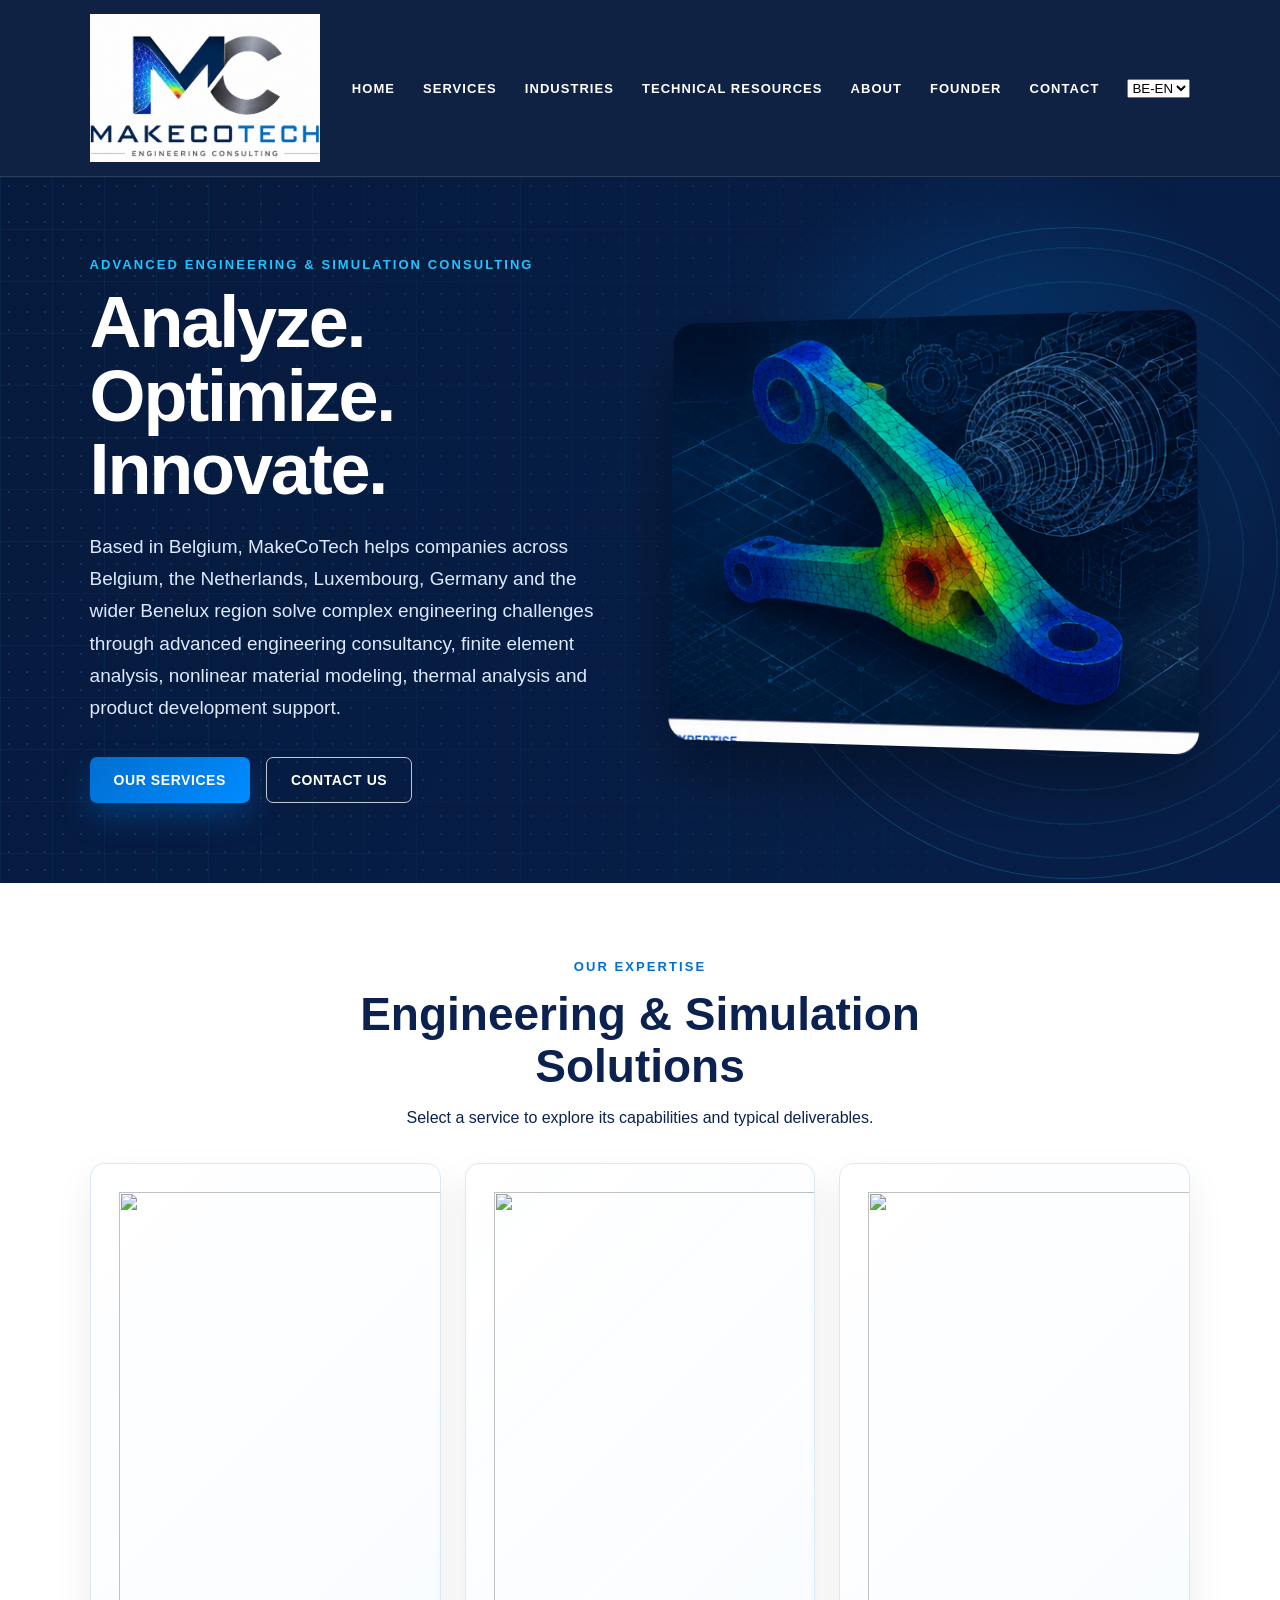
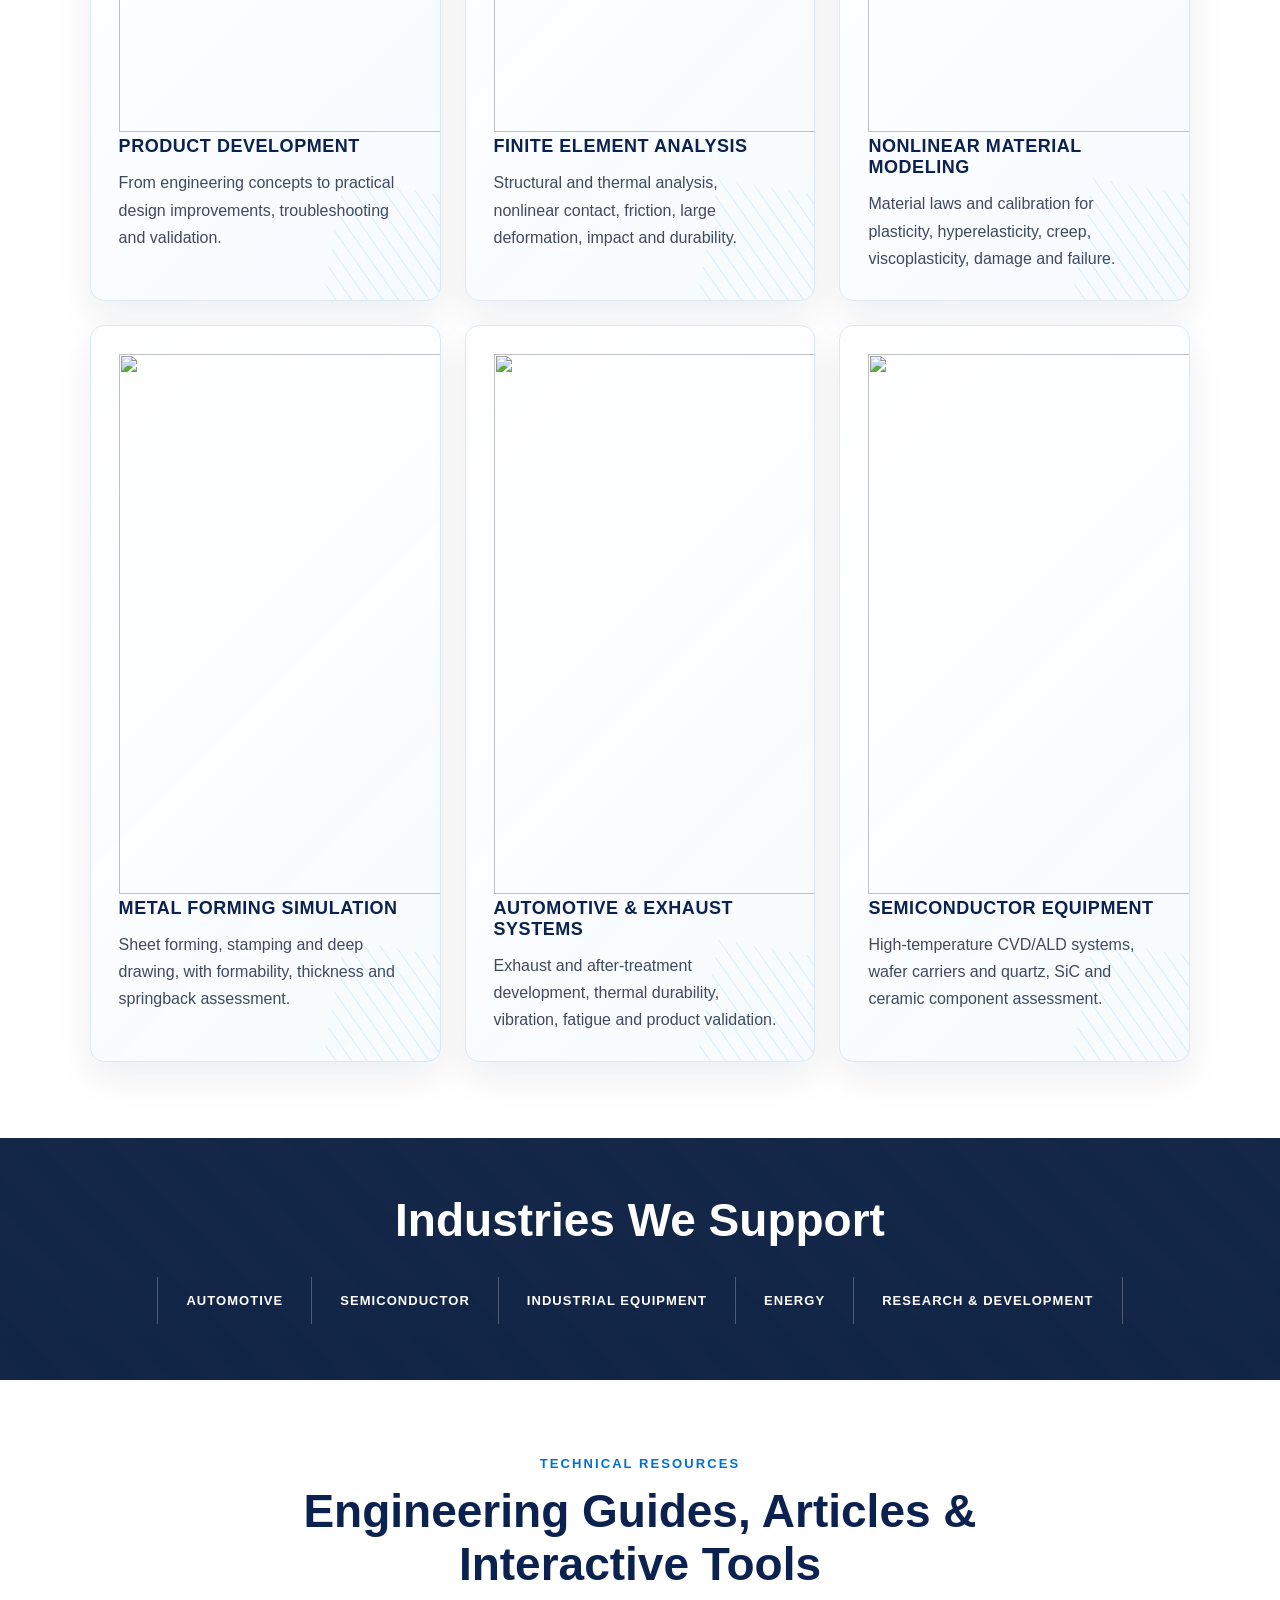
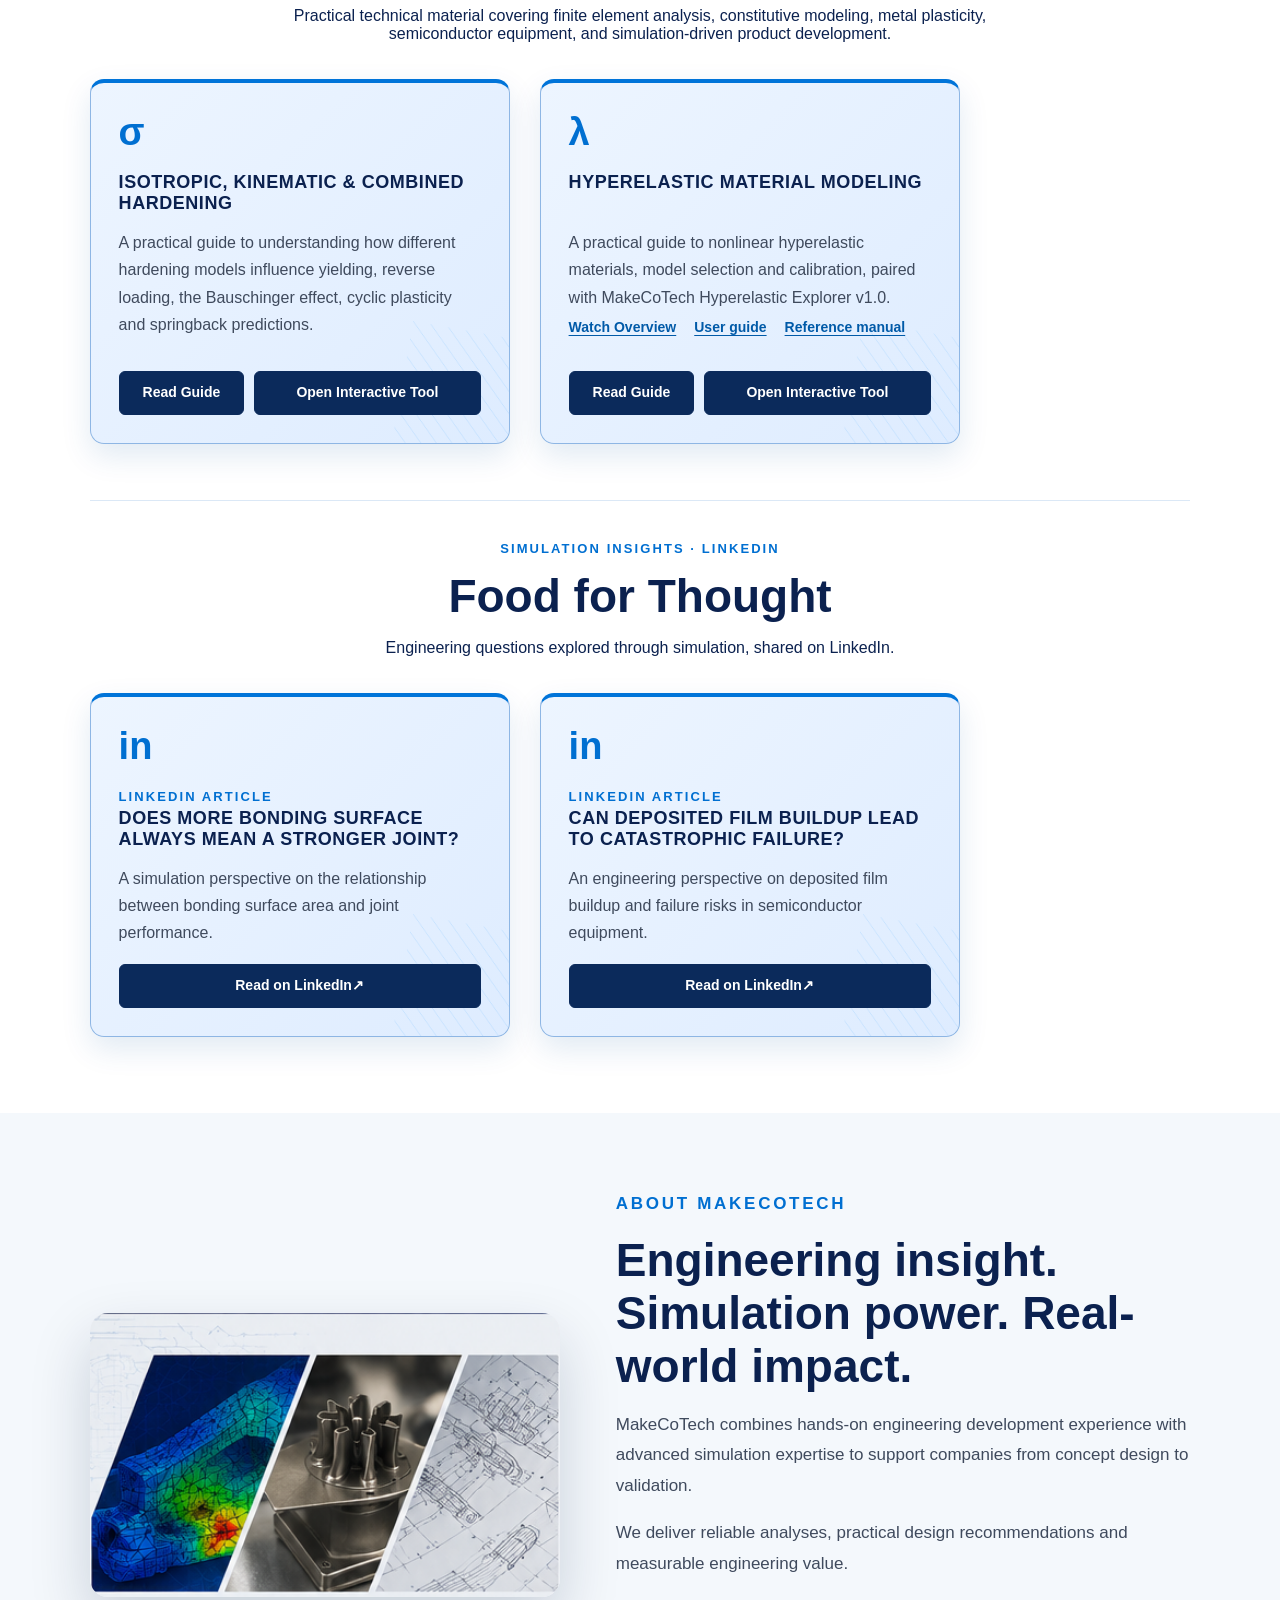
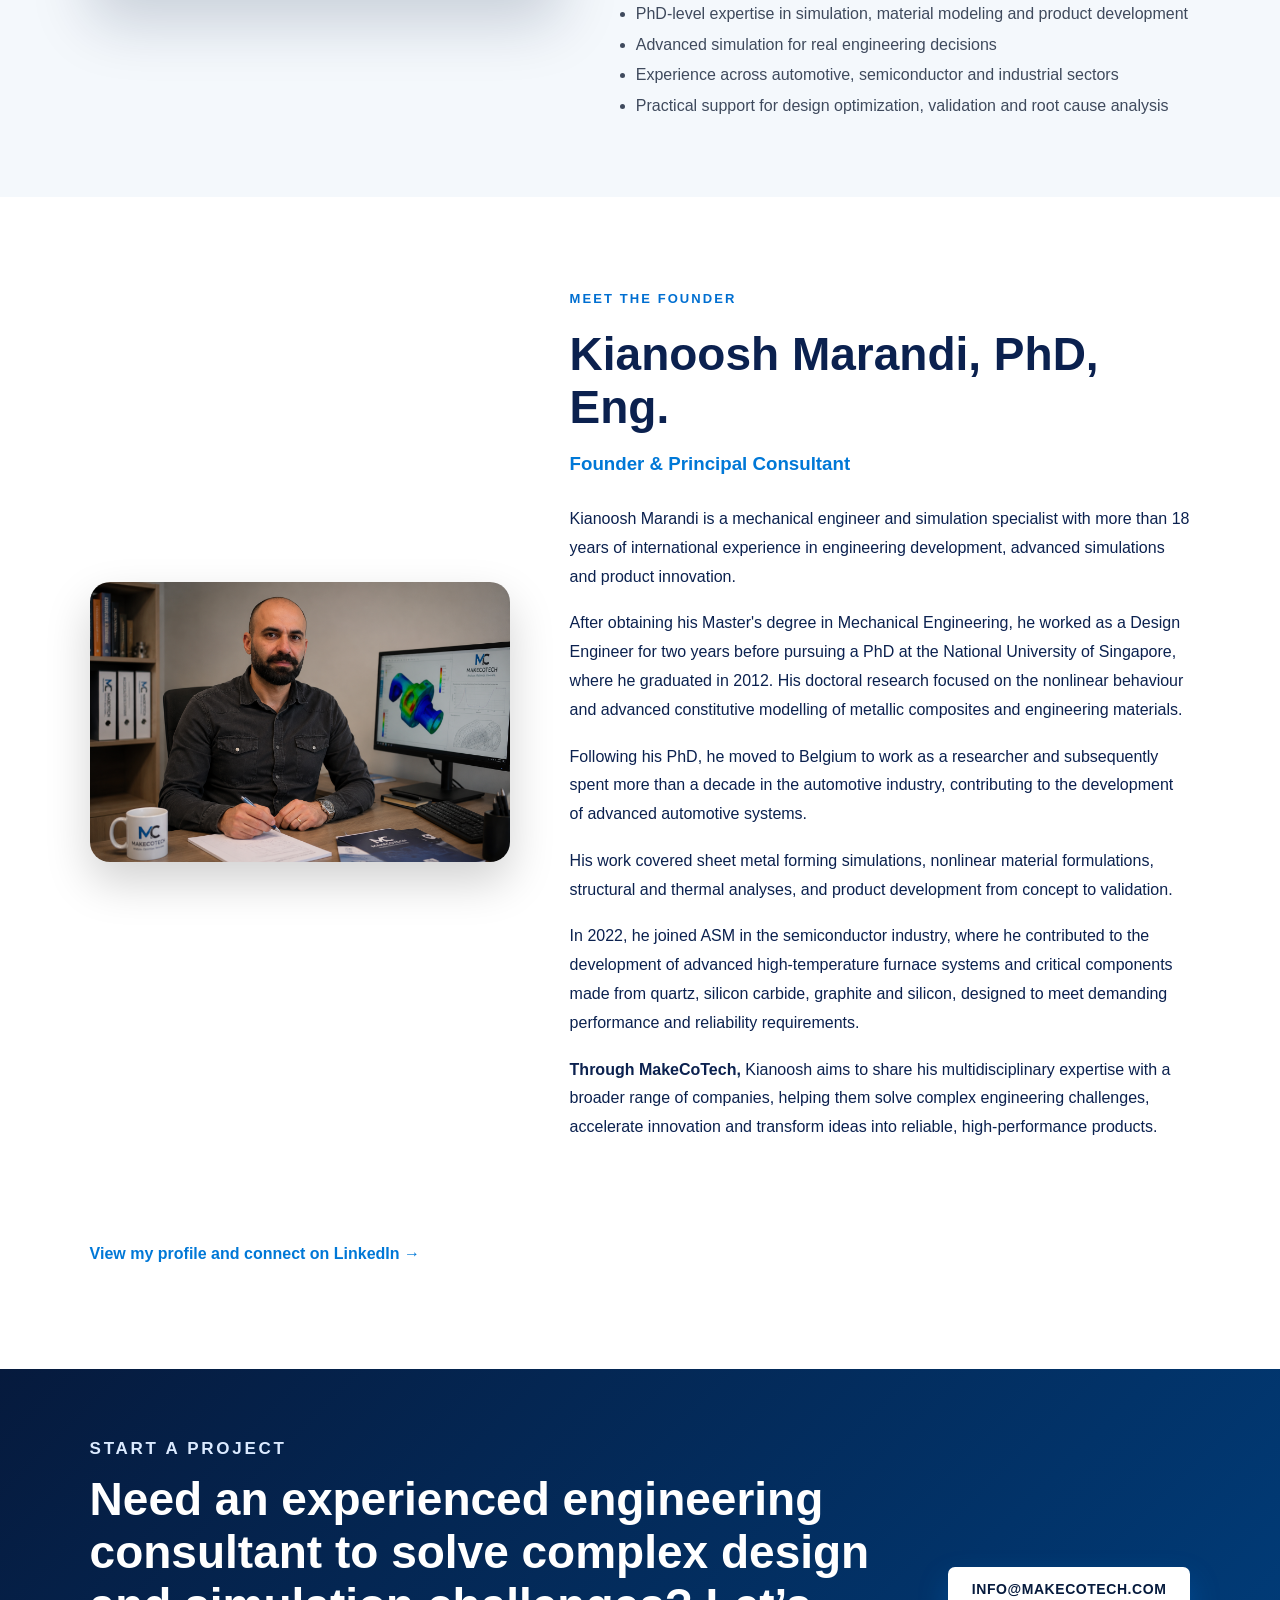
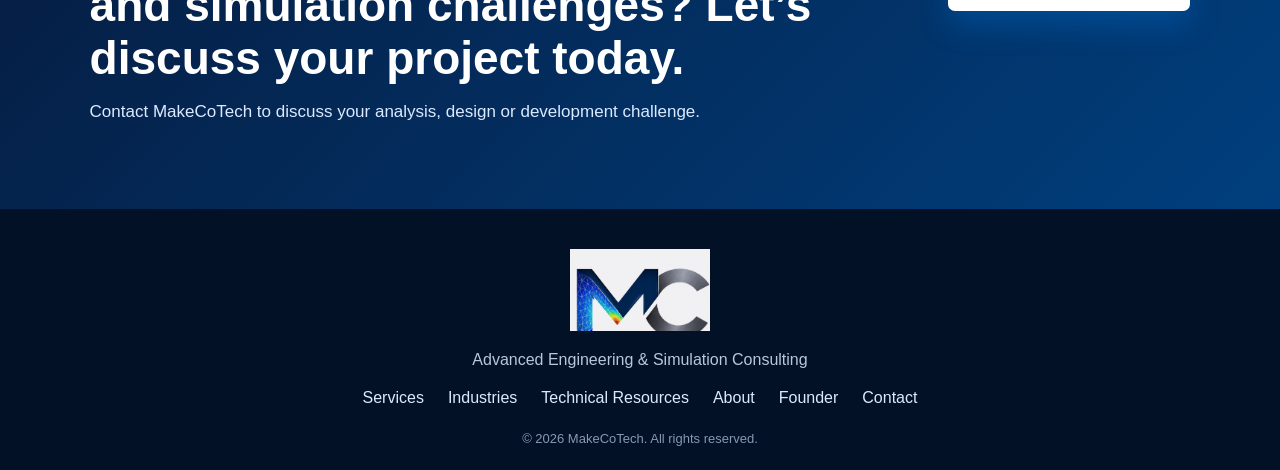
==== index.html @ f00c5059 "Refactor service cards and details in index.html Updated service cards and details for various engin" ====
<!DOCTYPE html>

<html lang="en">
<head>

<!-- Google tag (gtag.js) -->
<script async src="https://www.googletagmanager.com/gtag/js?id=G-91WPDSWXXL"></script>
<script>
  window.dataLayer = window.dataLayer || [];
  function gtag(){dataLayer.push(arguments);}
  gtag('js', new Date());

  gtag('config', 'G-91WPDSWXXL');
</script>

<meta charset="utf-8"/>
<meta content="width=device-width, initial-scale=1.0" name="viewport"/>

<title>MakeCoTech | Advanced Engineering &amp; Simulation Consulting</title>

<meta
  content="MakeCoTech provides engineering consultancy, finite element analysis, nonlinear material modeling, metal forming simulation, automotive exhaust systems development and semiconductor equipment engineering."
  name="description"
/>

<link href="style.css?v=20261001-services1" rel="stylesheet"/>

<script>
if (!sessionStorage.getItem('languageRedirectDone')) {
    const lang = navigator.language || navigator.userLanguage;

    if (
        lang.toLowerCase().startsWith('fr') &&
        !window.location.pathname.startsWith('/fr/')
    ) {
        sessionStorage.setItem('languageRedirectDone', 'true');

        const hash = window.location.hash || "";
        window.location.href = "/fr/" + hash;
    }
}
</script>

<link rel="canonical" href="https://www.makecotech.com/"/>
<link rel="alternate" hreflang="en" href="https://www.makecotech.com/"/>
<link rel="alternate" hreflang="fr" href="https://www.makecotech.com/fr/"/>
<link rel="alternate" hreflang="x-default" href="https://www.makecotech.com/"/>
<script defer src="assets/js/service-cards.js"></script>
</head>

<body>

<header class="site-header">

<a aria-label="MakeCoTech home" class="brand" href="#home">
<img alt="MakeCoTech logo" src="makecotech_logo.png"/>
</a>

<button aria-label="Open menu" class="menu-toggle">☰</button>

<nav class="nav">

<a href="#home">Home</a>
<a href="#services">Services</a>
<a href="#industries">Industries</a>
<a href="#resources">Technical Resources</a>
<a href="#about">About</a>
<a href="#founder">Founder</a>
<a href="#contact">Contact</a>

<select class="language-switcher" onchange="window.location.href=this.value">
<option value="/" selected>BE-EN</option>
<option value="/fr/">BE-FR</option>
</select>

</nav>

</header>


<main id="home">


<!-- HERO -->

<section class="hero">

<div class="hero-grid">

<div class="hero-text">

<p class="eyebrow">
Advanced Engineering &amp; Simulation Consulting
</p>

<h1>
Analyze. Optimize. Innovate.
</h1>

<p class="lead">
Based in Belgium, MakeCoTech helps companies across Belgium,
the Netherlands, Luxembourg, Germany and the wider Benelux region
solve complex engineering challenges through advanced engineering
consultancy, finite element analysis, nonlinear material modeling,
thermal analysis and product development support.
</p>

<div class="hero-actions">

<a class="btn primary" href="#services">
Our Services
</a>

<a class="btn secondary" href="#contact">
Contact Us
</a>

</div>

</div>


<div aria-hidden="true" class="hero-visual">

<img
  alt="FEA engineering simulation visual"
  src="hero_simulation.png"
/>

</div>

</div>

</section>


<!-- SERVICES -->

<section class="section services" id="services">

<div class="section-title">

<p class="eyebrow blue">
Our Expertise
</p>

<h2>
Engineering &amp; Simulation Solutions
</h2>

<p class="service-section-intro">Select a service to explore its capabilities and typical deliverables.</p>
</div>


<div class="cards">
<article class="card service-card">
<div class="service-card-media"><img src="assets/services/product.webp" alt="" width="960" height="540" loading="lazy" decoding="async"/></div>
<h3>Product Development</h3>
<p>From engineering concepts to practical design improvements, troubleshooting and validation.</p>
<button class="service-details-trigger" type="button" aria-haspopup="dialog" aria-controls="service-product-details" aria-label="Explore service: Product Development" data-service-dialog="service-product-details" hidden>Explore service <span aria-hidden="true">↗</span></button>
</article>

<article class="card service-card">
<div class="service-card-media"><img src="assets/services/fea.webp" alt="" width="960" height="540" loading="lazy" decoding="async"/></div>
<h3>Finite Element Analysis</h3>
<p>Structural and thermal analysis, nonlinear contact, friction, large deformation, impact and durability.</p>
<button class="service-details-trigger" type="button" aria-haspopup="dialog" aria-controls="service-fea-details" aria-label="Explore service: Finite Element Analysis" data-service-dialog="service-fea-details" hidden>Explore service <span aria-hidden="true">↗</span></button>
</article>

<article class="card service-card">
<div class="service-card-media"><img src="assets/services/materials.webp" alt="" width="960" height="540" loading="lazy" decoding="async"/></div>
<h3>Nonlinear Material Modeling</h3>
<p>Material laws and calibration for plasticity, hyperelasticity, creep, viscoplasticity, damage and failure.</p>
<button class="service-details-trigger" type="button" aria-haspopup="dialog" aria-controls="service-materials-details" aria-label="Explore service: Nonlinear Material Modeling" data-service-dialog="service-materials-details" hidden>Explore service <span aria-hidden="true">↗</span></button>
</article>

<article class="card service-card">
<div class="service-card-media"><img src="assets/services/forming.webp" alt="" width="960" height="540" loading="lazy" decoding="async"/></div>
<h3>Metal Forming Simulation</h3>
<p>Sheet forming, stamping and deep drawing, with formability, thickness and springback assessment.</p>
<button class="service-details-trigger" type="button" aria-haspopup="dialog" aria-controls="service-forming-details" aria-label="Explore service: Metal Forming Simulation" data-service-dialog="service-forming-details" hidden>Explore service <span aria-hidden="true">↗</span></button>
</article>

<article class="card service-card">
<div class="service-card-media"><img src="assets/services/automotive.webp" alt="" width="960" height="540" loading="lazy" decoding="async"/></div>
<h3>Automotive &amp; Exhaust Systems</h3>
<p>Exhaust and after-treatment development, thermal durability, vibration, fatigue and product validation.</p>
<button class="service-details-trigger" type="button" aria-haspopup="dialog" aria-controls="service-automotive-details" aria-label="Explore service: Automotive &amp; Exhaust Systems" data-service-dialog="service-automotive-details" hidden>Explore service <span aria-hidden="true">↗</span></button>
</article>

<article class="card service-card">
<div class="service-card-media"><img src="assets/services/semiconductor.webp" alt="" width="960" height="540" loading="lazy" decoding="async"/></div>
<h3>Semiconductor Equipment</h3>
<p>High-temperature CVD/ALD systems, wafer carriers and quartz, SiC and ceramic component assessment.</p>
<button class="service-details-trigger" type="button" aria-haspopup="dialog" aria-controls="service-semiconductor-details" aria-label="Explore service: Semiconductor Equipment" data-service-dialog="service-semiconductor-details" hidden>Explore service <span aria-hidden="true">↗</span></button>
</article>
</div>

</section>


<!-- INDUSTRIES -->

<section class="industries-band" id="industries">

<h2>
Industries We Support
</h2>

<div class="industry-list">

<span>Automotive</span>

<span>Semiconductor</span>

<span>Industrial Equipment</span>

<span>Energy</span>

<span>Research &amp; Development</span>

</div>

</section>


<!-- TECHNICAL RESOURCES -->

<section class="section resources" id="resources">

<div class="section-title">

<p class="eyebrow blue">
Technical Resources
</p>

<h2>
Engineering Guides, Articles &amp; Interactive Tools
</h2>

<p>
Practical technical material covering finite element analysis,
constitutive modeling, metal plasticity, semiconductor equipment,
and simulation-driven product development.
</p>

</div>


<div class="cards">


<article class="card resource-publication">
<div class="icon" aria-hidden="true">σ</div>
<h3><a href="plasticity-hardening.html">Isotropic, Kinematic &amp; Combined Hardening</a></h3>
<p>A practical guide to understanding how different hardening models influence yielding, reverse loading, the Bauschinger effect, cyclic plasticity and springback predictions.</p>
<div class="resource-publication-links">
<a href="plasticity-hardening.html">Read Guide</a>
<a href="plasticity-hardening.html#appContainer">Open Interactive Tool</a>
</div>
</article>

<article class="card resource-publication">
<div class="icon" aria-hidden="true">λ</div>
<h3><a href="hyperelastic-material-modeling.html">Hyperelastic Material Modeling</a></h3>
<p>A practical guide to nonlinear hyperelastic materials, model selection and calibration, paired with MakeCoTech Hyperelastic Explorer v1.0.</p>
<div class="resource-publication-docs">
<a href="hyperelastic-material-modeling.html#video-overview">Watch Overview</a>
<a href="hyperelastic-explorer-help.html">User guide</a>
<a href="hyperelastic-explorer-reference-manual-v1.0.html">Reference manual</a>
</div>
<div class="resource-publication-links">
<a href="hyperelastic-material-modeling.html">Read Guide</a>
<a href="MakeCoTech_Hyperelastic_Explorer_v1.0.html">Open Interactive Tool</a>
</div>
</article>

</div>



<section class="linkedin-articles" aria-labelledby="linkedin-articles-title" style="margin-top:56px;padding-top:40px;border-top:1px solid var(--border)">
<div class="section-title">
<p class="eyebrow blue">Simulation insights · LinkedIn</p>
<h2 id="linkedin-articles-title">Food for Thought</h2>
<p>Engineering questions explored through simulation, shared on LinkedIn.</p>
</div>
<div class="cards">
<article class="card resource-publication" lang="en">
<div class="icon" aria-hidden="true">in</div>
<p class="eyebrow blue">LinkedIn article</p>
<h3><a href="https://www.linkedin.com/pulse/does-more-bonding-surface-always-mean-stronger-joint-makecotech-mbqne/" target="_blank" rel="noopener noreferrer" hreflang="en">Does More Bonding Surface Always Mean a Stronger Joint?</a></h3>
<p>A simulation perspective on the relationship between bonding surface area and joint performance.</p>
<div class="resource-publication-links" style="grid-template-columns:1fr">
<a href="https://www.linkedin.com/pulse/does-more-bonding-surface-always-mean-stronger-joint-makecotech-mbqne/" target="_blank" rel="noopener noreferrer" hreflang="en">Read on LinkedIn <span aria-hidden="true">↗</span></a>
</div>
</article>
<article class="card resource-publication" lang="en">
<div class="icon" aria-hidden="true">in</div>
<p class="eyebrow blue">LinkedIn article</p>
<h3><a href="https://www.linkedin.com/pulse/can-deposited-film-buildup-lead-catastrophic-failure-semiconductor-i4pye/" target="_blank" rel="noopener noreferrer" hreflang="en">Can Deposited Film Buildup Lead to Catastrophic Failure?</a></h3>
<p>An engineering perspective on deposited film buildup and failure risks in semiconductor equipment.</p>
<div class="resource-publication-links" style="grid-template-columns:1fr">
<a href="https://www.linkedin.com/pulse/can-deposited-film-buildup-lead-catastrophic-failure-semiconductor-i4pye/" target="_blank" rel="noopener noreferrer" hreflang="en">Read on LinkedIn <span aria-hidden="true">↗</span></a>
</div>
</article>
</div>
</section>
</section>


<!-- ABOUT -->

<section class="section about" id="about">


<div class="about-image">

<img
  alt="Engineering simulation and development imagery"
  src="about_engineering.png"
/>

</div>


<div class="about-text">

<p class="eyebrow blue">
About MakeCoTech
</p>

<h2>
Engineering insight. Simulation power. Real-world impact.
</h2>

<p>
MakeCoTech combines hands-on engineering development experience
with advanced simulation expertise to support companies from
concept design to validation.
</p>

<p>
We deliver reliable analyses, practical design recommendations
and measurable engineering value.
</p>


<ul>

<li>
PhD-level expertise in simulation, material modeling and product development
</li>

<li>
Advanced simulation for real engineering decisions
</li>

<li>
Experience across automotive, semiconductor and industrial sectors
</li>

<li>
Practical support for design optimization, validation and root cause analysis
</li>

</ul>


</div>

</section>


<!-- FOUNDER -->

<section class="section founder-section" id="founder">


<div class="founder-image">

<img
  src="founder_kianoosh.png"
  alt="Kianoosh Marandi, PhD, Eng. - Founder of MakeCoTech"
/>

</div>


<div class="founder-text">

<p class="eyebrow blue">
Meet the Founder
</p>

<h2>
Kianoosh Marandi, PhD, Eng.
</h2>

<h3>
Founder &amp; Principal Consultant
</h3>


<p>
Kianoosh Marandi is a mechanical engineer and simulation specialist
with more than 18 years of international experience in engineering
development, advanced simulations and product innovation.
</p>


<p>
After obtaining his Master's degree in Mechanical Engineering,
he worked as a Design Engineer for two years before pursuing a PhD
at the National University of Singapore, where he graduated in 2012.
His doctoral research focused on the nonlinear behaviour and advanced
constitutive modelling of metallic composites and engineering materials.
</p>


<p>
Following his PhD, he moved to Belgium to work as a researcher
and subsequently spent more than a decade in the automotive industry,
contributing to the development of advanced automotive systems.
</p>


<p>
His work covered sheet metal forming simulations,
nonlinear material formulations, structural and thermal analyses,
and product development from concept to validation.
</p>


<p>
In 2022, he joined ASM in the semiconductor industry,
where he contributed to the development of advanced high-temperature
furnace systems and critical components made from quartz,
silicon carbide, graphite and silicon, designed to meet demanding
performance and reliability requirements.
</p>


<p>
<strong>Through MakeCoTech,</strong>
Kianoosh aims to share his multidisciplinary expertise with a broader
range of companies, helping them solve complex engineering challenges,
accelerate innovation and transform ideas into reliable,
high-performance products.
</p>


</div>


<p class="founder-linkedin">

<a
  href="https://www.linkedin.com/in/kianooshmarandi"
  target="_blank"
  rel="noopener noreferrer"
>

View my profile and connect on LinkedIn →

</a>

</p>


</section>


<!-- CONTACT -->

<section class="contact-section" id="contact">

<div>

<p class="eyebrow">
Start a Project
</p>

<h2>
Need an experienced engineering consultant to solve complex
design and simulation challenges?
Let’s discuss your project today.
</h2>

<p>
Contact MakeCoTech to discuss your analysis,
design or development challenge.
</p>

</div>


<a
  class="btn primary light"
  href="mailto:info@makecotech.com"
>

info@makecotech.com

</a>

</section>


</main>


<!-- FOOTER -->

<footer class="footer">


<div class="footer-brand">

<img
  alt="MakeCoTech MC icon"
  src="makecotech_mc_icon.png"
/>

<p>
Advanced Engineering &amp; Simulation Consulting
</p>

</div>


<div class="footer-links">

<a href="#services">
Services
</a>

<a href="#industries">
Industries
</a>

<a href="#resources">
Technical Resources
</a>

<a href="#about">
About
</a>

<a href="#founder">
Founder
</a>

<a href="#contact">
Contact
</a>

</div>


<p class="copyright">
© 2026 MakeCoTech. All rights reserved.
</p>


</footer>


<script>

const toggle =
  document.querySelector('.menu-toggle');

const nav =
  document.querySelector('.nav');

toggle.addEventListener(
  'click',
  () => nav.classList.toggle('open')
);

</script>



<!-- Service details -->
<dialog class="service-dialog" id="service-product-details" aria-labelledby="service-product-details-title" aria-describedby="service-product-details-overview">
<div class="service-dialog-media">
<img src="assets/services/product.webp" alt="Machined mechanical prototype and measuring tools on an engineering workbench." width="960" height="540" loading="lazy" decoding="async"/>
<button class="service-dialog-close" type="button" aria-label="Close service details" data-service-close><span aria-hidden="true">×</span></button>
</div>
<div class="service-dialog-content">
<p class="service-dialog-eyebrow">Engineering &amp; simulation consulting</p>
<h2 id="service-product-details-title">Product Development</h2>
<p class="service-dialog-overview" id="service-product-details-overview">Turn a technical requirement or an existing product challenge into a clear engineering approach, supported by calculations, simulation and practical design judgment.</p>
<div class="service-dialog-columns">
<section class="service-capabilities"><h3>How we can help</h3><ul><li>Concept development, requirements and design trade-offs.</li><li>Geometry and material selection for performance, weight and manufacturability.</li><li>Troubleshooting and root cause analysis of mechanical or thermal problems.</li><li>Design verification and planning of focused validation activities.</li></ul></section>
<aside class="service-deliverables"><h3>Typical deliverables</h3><ul><li>Design options with clear recommendations.</li><li>Supporting calculations and simulation findings.</li><li>A practical verification and validation plan.</li></ul></aside>
</div>
<div class="service-dialog-footer"><p>Let’s discuss your application, constraints and validation needs.</p><a class="btn primary" href="mailto:info@makecotech.com?subject=MakeCoTech%20enquiry%3A%20Product%20Development">Discuss your project <span aria-hidden="true">↗</span></a></div>
</div>
</dialog>

<dialog class="service-dialog" id="service-fea-details" aria-labelledby="service-fea-details-title" aria-describedby="service-fea-details-overview">
<div class="service-dialog-media">
<img src="assets/services/fea.webp" alt="Illustrative finite-element mesh and contour visualization on a metal assembly." width="960" height="540" loading="lazy" decoding="async"/>
<button class="service-dialog-close" type="button" aria-label="Close service details" data-service-close><span aria-hidden="true">×</span></button>
</div>
<div class="service-dialog-content">
<p class="service-dialog-eyebrow">Engineering &amp; simulation consulting</p>
<h2 id="service-fea-details-title">Finite Element Analysis</h2>
<p class="service-dialog-overview" id="service-fea-details-overview">Understand how a component or assembly responds to its loading and operating conditions, and use the results to support design and validation decisions.</p>
<div class="service-dialog-columns">
<section class="service-capabilities"><h3>How we can help</h3><ul><li>Structural, buckling, modal, vibration and fatigue analysis.</li><li>Thermal and thermo-mechanical behavior under steady or transient conditions.</li><li>Nonlinear contact, friction, sliding and large deformation.</li><li>Impact and transient dynamic loading, with appropriate material and contact assumptions.</li><li>Sensitivity studies, interpretation of critical regions and comparison with test evidence.</li></ul></section>
<aside class="service-deliverables"><h3>Typical deliverables</h3><ul><li>A documented model with loading and modeling assumptions.</li><li>Assessment of stresses, deformation, temperature and relevant response measures.</li><li>Engineering recommendations and a focused validation strategy.</li></ul></aside>
</div>
<div class="service-dialog-footer"><p>Let’s discuss your application, constraints and validation needs.</p><a class="btn primary" href="mailto:info@makecotech.com?subject=MakeCoTech%20enquiry%3A%20Finite%20Element%20Analysis">Discuss your project <span aria-hidden="true">↗</span></a></div>
</div>
</dialog>

<dialog class="service-dialog" id="service-materials-details" aria-labelledby="service-materials-details-title" aria-describedby="service-materials-details-overview">
<div class="service-dialog-media">
<img src="assets/services/materials.webp" alt="Rubber specimen in a tensile testing fixture." width="960" height="540" loading="lazy" decoding="async"/>
<button class="service-dialog-close" type="button" aria-label="Close service details" data-service-close><span aria-hidden="true">×</span></button>
</div>
<div class="service-dialog-content">
<p class="service-dialog-eyebrow">Engineering &amp; simulation consulting</p>
<h2 id="service-materials-details-title">Nonlinear Material Modeling</h2>
<p class="service-dialog-overview" id="service-materials-details-overview">Choose and calibrate material behavior that reflects the loads, temperatures, deformation levels and time scales that matter for your application.</p>
<div class="service-dialog-columns">
<section class="service-capabilities"><h3>How we can help</h3><ul><li>Elastoplastic behavior with isotropic, kinematic or combined hardening.</li><li>Hyperelastic models for rubber-like materials and foams, including compressibility.</li><li>Time-dependent behavior: creep, relaxation and viscoplasticity.</li><li>Damage and failure modeling, with attention to calibration and model limitations.</li><li>Custom material formulations and verification against material test data.</li></ul></section>
<aside class="service-deliverables"><h3>Typical deliverables</h3><ul><li>A justified material-model selection.</li><li>Calibrated parameters and comparison with available test data.</li><li>Documented assumptions, applicability limits and verification checks.</li></ul></aside>
</div>
<div class="service-dialog-footer"><p>Let’s discuss your application, constraints and validation needs.</p><a class="btn primary" href="mailto:info@makecotech.com?subject=MakeCoTech%20enquiry%3A%20Nonlinear%20Material%20Modeling">Discuss your project <span aria-hidden="true">↗</span></a></div>
</div>
</dialog>

<dialog class="service-dialog" id="service-forming-details" aria-labelledby="service-forming-details-title" aria-describedby="service-forming-details-overview">
<div class="service-dialog-media">
<img src="assets/services/forming.webp" alt="Steel punch and die shaping a sheet-metal component." width="960" height="540" loading="lazy" decoding="async"/>
<button class="service-dialog-close" type="button" aria-label="Close service details" data-service-close><span aria-hidden="true">×</span></button>
</div>
<div class="service-dialog-content">
<p class="service-dialog-eyebrow">Engineering &amp; simulation consulting</p>
<h2 id="service-forming-details-title">Metal Forming Simulation</h2>
<p class="service-dialog-overview" id="service-forming-details-overview">Explore how material behavior, tooling and process conditions influence forming performance and the final shape of a sheet-metal part.</p>
<div class="service-dialog-columns">
<section class="service-capabilities"><h3>How we can help</h3><ul><li>Sheet metal forming, stamping and deep drawing.</li><li>Strain distribution, thinning and formability assessment.</li><li>Springback and residual stresses after unloading.</li><li>Influence of material anisotropy, friction, tooling and process parameters.</li></ul></section>
<aside class="service-deliverables"><h3>Typical deliverables</h3><ul><li>Identification of critical forming regions.</li><li>Assessment of thickness variation and springback.</li><li>Recommendations for tooling or process improvements.</li></ul></aside>
</div>
<div class="service-dialog-footer"><p>Let’s discuss your application, constraints and validation needs.</p><a class="btn primary" href="mailto:info@makecotech.com?subject=MakeCoTech%20enquiry%3A%20Metal%20Forming%20Simulation">Discuss your project <span aria-hidden="true">↗</span></a></div>
</div>
</dialog>

<dialog class="service-dialog" id="service-automotive-details" aria-labelledby="service-automotive-details-title" aria-describedby="service-automotive-details-overview">
<div class="service-dialog-media">
<img src="assets/services/automotive.webp" alt="Stainless-steel exhaust manifold and after-treatment assembly." width="960" height="540" loading="lazy" decoding="async"/>
<button class="service-dialog-close" type="button" aria-label="Close service details" data-service-close><span aria-hidden="true">×</span></button>
</div>
<div class="service-dialog-content">
<p class="service-dialog-eyebrow">Engineering &amp; simulation consulting</p>
<h2 id="service-automotive-details-title">Automotive &amp; Exhaust Systems</h2>
<p class="service-dialog-overview" id="service-automotive-details-overview">Support the development and assessment of automotive components and exhaust systems exposed to demanding thermal and mechanical operating conditions.</p>
<div class="service-dialog-columns">
<section class="service-capabilities"><h3>How we can help</h3><ul><li>Hot-end exhaust and after-treatment component development.</li><li>Thermal and thermo-mechanical response during operating cycles.</li><li>Vibration, fatigue and durability assessment of components, joints and supports.</li><li>Design troubleshooting, verification and interpretation of validation results.</li></ul></section>
<aside class="service-deliverables"><h3>Typical deliverables</h3><ul><li>Assessment of critical load cases and regions.</li><li>Design recommendations for thermal and mechanical durability.</li><li>Support for verification and validation decisions.</li></ul></aside>
</div>
<div class="service-dialog-footer"><p>Let’s discuss your application, constraints and validation needs.</p><a class="btn primary" href="mailto:info@makecotech.com?subject=MakeCoTech%20enquiry%3A%20Automotive%20%26%20Exhaust%20Systems">Discuss your project <span aria-hidden="true">↗</span></a></div>
</div>
</dialog>

<dialog class="service-dialog" id="service-semiconductor-details" aria-labelledby="service-semiconductor-details-title" aria-describedby="service-semiconductor-details-overview">
<div class="service-dialog-media">
<img src="assets/services/semiconductor.webp" alt="Quartz wafer boat and silicon wafers in a semiconductor equipment setting." width="960" height="540" loading="lazy" decoding="async"/>
<button class="service-dialog-close" type="button" aria-label="Close service details" data-service-close><span aria-hidden="true">×</span></button>
</div>
<div class="service-dialog-content">
<p class="service-dialog-eyebrow">Engineering &amp; simulation consulting</p>
<h2 id="service-semiconductor-details-title">Semiconductor Equipment</h2>
<p class="service-dialog-overview" id="service-semiconductor-details-overview">Apply thermal, structural and material expertise to semiconductor equipment components whose dimensional stability and durability matter under demanding process conditions.</p>
<div class="service-dialog-columns">
<section class="service-capabilities"><h3>How we can help</h3><ul><li>High-temperature furnace systems and CVD/ALD equipment components.</li><li>Wafer-carrier and support-component deformation and stress assessment.</li><li>Quartz, silicon carbide and ceramic component behavior under thermal and mechanical loads.</li><li>Effects of thermal gradients, ramps and deposited-film buildup on component response.</li><li>Failure investigation and practical design or validation recommendations.</li></ul></section>
<aside class="service-deliverables"><h3>Typical deliverables</h3><ul><li>Thermal and structural assessments with clear assumptions.</li><li>Investigation of plausible failure mechanisms and critical regions.</li><li>Recommendations for component design, material choice and validation.</li></ul></aside>
</div>
<div class="service-dialog-footer"><p>Let’s discuss your application, constraints and validation needs.</p><a class="btn primary" href="mailto:info@makecotech.com?subject=MakeCoTech%20enquiry%3A%20Semiconductor%20Equipment">Discuss your project <span aria-hidden="true">↗</span></a></div>
</div>
</dialog>
</body>

</html>
---- style.css ----
:root {
  --navy: #061a3d;
  --navy-2: #092b63;
  --blue: #008cff;
  --cyan: #22c4ff;
  --silver: #7a8491;
  --light: #f4f8fc;
  --text: #0b214f;
  --muted: #5d6878;
  --border: #dbe8f6;
}

* { box-sizing: border-box; }
html { scroll-behavior: smooth; }
body {
  margin: 0;
  font-family: Arial, Helvetica, sans-serif;
  color: var(--text);
  background: #fff;
}

a { color: inherit; }

.site-header {
  position: sticky;
  top: 0;
  z-index: 10;
  display: flex;
  align-items: center;
  justify-content: space-between;
  padding: 14px 7%;
  background: rgba(6, 26, 61, 0.96);
  backdrop-filter: blur(8px);
  border-bottom: 1px solid rgba(255,255,255,0.12);
}

.brand img { width: 230px; max-width: 42vw; display: block; }
.nav { display: flex; gap: 28px; align-items: center; }
.nav a {
  color: white;
  text-decoration: none;
  text-transform: uppercase;
  font-size: 13px;
  font-weight: 700;
  letter-spacing: .08em;
}
.nav a:hover { color: var(--cyan); }
.menu-toggle { display: none; color: white; background: none; border: 0; font-size: 28px; }

.hero {
  position: relative;
  overflow: hidden;
  min-height: 620px;
  background:
    radial-gradient(circle at 78% 38%, rgba(0,140,255,.30), transparent 27%),
    linear-gradient(120deg, rgba(6,26,61,.98), rgba(7,31,73,.94)),
    var(--navy);
}

.hero::before {
  content: "";
  position: absolute;
  inset: 0;
  opacity: .26;
  background-image:
    linear-gradient(rgba(34,196,255,.24) 1px, transparent 1px),
    linear-gradient(90deg, rgba(34,196,255,.24) 1px, transparent 1px),
    radial-gradient(circle, rgba(34,196,255,.7) 1px, transparent 1px);
  background-size: 52px 52px, 52px 52px, 18px 18px;
  mask-image: linear-gradient(90deg, #000 0%, transparent 100%);
}

.hero::after {
  content: "";
  position: absolute;
  right: -120px;
  top: 50px;
  width: 650px;
  height: 650px;
  border: 1px solid rgba(34,196,255,.22);
  border-radius: 50%;
  background: repeating-radial-gradient(circle, transparent 0 32px, rgba(34,196,255,.10) 33px 34px);
}

.hero-grid {
  position: relative;
  z-index: 1;
  display: grid;
  grid-template-columns: 1fr 1fr;
  align-items: center;
  gap: 40px;
  min-height: 620px;
  padding: 80px 7%;
}
.hero-text { max-width: 620px; color: white; }
.eyebrow {
  margin: 0 0 14px;
  text-transform: uppercase;
  font-size: 13px;
  letter-spacing: .16em;
  font-weight: 800;
  color: var(--cyan);
}
.eyebrow.blue { color: #006fd1; }
.hero h1 {
  margin: 0;
  font-size: clamp(42px, 6vw, 72px);
  line-height: 1.02;
  letter-spacing: -.03em;
}
.lead {
  margin: 24px 0 0;
  font-size: 19px;
  line-height: 1.7;
  color: #dbeaff;
}
.hero-actions { display: flex; gap: 16px; margin-top: 32px; flex-wrap: wrap; }
.btn {
  display: inline-flex;
  align-items: center;
  justify-content: center;
  padding: 14px 24px;
  border-radius: 7px;
  text-decoration: none;
  font-weight: 800;
  text-transform: uppercase;
  letter-spacing: .04em;
  font-size: 14px;
}
.btn.primary { background: linear-gradient(135deg, #006fd1, #008cff); color: white; box-shadow: 0 14px 30px rgba(0,140,255,.25); }
.btn.secondary { border: 1px solid rgba(255,255,255,.75); color: white; }
.btn.light { background: white; color: var(--navy); }
.hero-visual {
  position: relative;
  border-radius: 22px;
  overflow: hidden;
  box-shadow: 0 30px 70px rgba(0,0,0,.35);
  transform: perspective(900px) rotateY(-7deg) rotateX(2deg);
}
.hero-visual img { width: 100%; height: 430px; object-fit: cover; display: block; }

.section { padding: 76px 7%; }
.section-title { text-align: center; max-width: 760px; margin: 0 auto 36px; }
.section h2, .industries-band h2, .contact-section h2 {
  margin: 0;
  font-size: clamp(30px, 4vw, 46px);
  line-height: 1.15;
  color: var(--text);
}
.cards { display: grid; grid-template-columns: repeat(3, 1fr); gap: 24px; }
.card {
  position: relative;
  min-height: 210px;
  padding: 28px;
  border: 1px solid var(--border);
  border-radius: 14px;
  background:
    linear-gradient(135deg, rgba(255,255,255,.98), rgba(247,251,255,.96)),
    radial-gradient(circle at 100% 100%, rgba(0,140,255,.12), transparent 30%);
  box-shadow: 0 16px 38px rgba(6,26,61,.07);
  overflow: hidden;
}
.card::after {
  content: "";
  position: absolute;
  right: -40px;
  bottom: -40px;
  width: 150px;
  height: 150px;
  opacity: .18;
  background-image: linear-gradient(45deg, transparent 48%, #008cff 49% 51%, transparent 52%);
  background-size: 18px 18px;
  transform: rotate(10deg);
}
.icon { font-size: 38px; color: #006fd1; font-weight: 800; margin-bottom: 18px; }
.card h3 { margin: 0 0 12px; font-size: 18px; text-transform: uppercase; letter-spacing: .03em; }
.card p { margin: 0; color: #3f4a5d; line-height: 1.7; }

.industries-band {
  padding: 56px 7%;
  text-align: center;
  color: white;
  background:
    linear-gradient(rgba(6,26,61,.94), rgba(6,26,61,.95)),
    linear-gradient(45deg, rgba(0,140,255,.14) 25%, transparent 25% 50%, rgba(0,140,255,.14) 50% 75%, transparent 75%);
  background-size: auto, 70px 70px;
}
.industries-band h2 { color: white; margin-bottom: 30px; }
.industry-list { display: flex; justify-content: center; gap: 0; flex-wrap: wrap; }
.industry-list span {
  padding: 16px 28px;
  border-left: 1px solid rgba(255,255,255,.25);
  text-transform: uppercase;
  font-size: 13px;
  font-weight: 800;
  letter-spacing: .08em;
}
.industry-list span:last-child { border-right: 1px solid rgba(255,255,255,.25); }

.about { display: grid; grid-template-columns: .9fr 1.1fr; gap: 56px; align-items: center; background: var(--light); }
.about-image img { width: 100%; border-radius: 18px; box-shadow: 0 26px 60px rgba(6,26,61,.18); display: block; }
.about-text p { color: #3f4a5d; line-height: 1.8; font-size: 17px; }
ul { margin: 20px 0 0; padding-left: 20px; color: #3f4a5d; line-height: 1.9; }

.contact-section {
  display: flex;
  justify-content: space-between;
  align-items: center;
  gap: 30px;
  padding: 70px 7%;
  color: white;
  background: linear-gradient(135deg, var(--navy), #003f7e);
}
.contact-section h2 { color: white; max-width: 780px; }
.contact-section p { color: #dbeaff; font-size: 17px; }

.footer {
  padding: 40px 7% 24px;
  background: #031126;
  color: white;
  text-align: center;
}
.footer-brand img { width: 140px; opacity: .95; }
.footer-brand p { color: #b8c7db; }
.footer-links { display: flex; justify-content: center; gap: 24px; margin: 20px 0; flex-wrap: wrap; }
.footer-links a { color: #dbeaff; text-decoration: none; }
.copyright { color: #8698b2; font-size: 13px; margin: 24px 0 0; }

@media (max-width: 920px) {
  .menu-toggle { display: block; }
  .nav {
    display: none;
    position: absolute;
    left: 0;
    right: 0;
    top: 100%;
    padding: 20px 7%;
    flex-direction: column;
    align-items: flex-start;
    background: var(--navy);
  }
  .nav.open { display: flex; }
  .hero-grid, .about { grid-template-columns: 1fr; }
  .hero-visual { transform: none; }
  .cards { grid-template-columns: 1fr; }
  .contact-section { flex-direction: column; align-items: flex-start; }
}

@media (max-width: 560px) {
  .brand img { width: 180px; }
  .hero { min-height: auto; }
  .hero-grid { padding: 58px 7%; min-height: auto; }
  .hero-visual img { height: 260px; }
  .industry-list span { width: 100%; border-right: 0 !important; }
}

.founder-section {
    display: grid;
    grid-template-columns: 420px 1fr;
    gap: 60px;
    align-items: center;
    padding-top: 90px;
    padding-bottom: 90px;
}

.founder-image img {
    width: 100%;
    border-radius: 20px;
    box-shadow: 0 20px 45px rgba(0,0,0,0.18);
}
.founder-linkedin {
    margin-top: 25px;
}

.founder-linkedin a {
    color: #0078d7;
    font-weight: 600;
    text-decoration: none;
}

.founder-linkedin a:hover {
    text-decoration: underline;
}
.founder-text h2 {
    margin-bottom: 10px;
}

.founder-text h3 {
    color: #0078d7;
    margin-bottom: 30px;
    font-weight: 600;
}

.founder-text p {
    margin-bottom: 18px;
    line-height: 1.8;
}

@media (max-width: 900px) {
    .founder-section {
        grid-template-columns: 1fr;
    }

    .founder-image {
        max-width: 450px;
        margin: auto;
    }
}
/* ---------- Engineering Insights Library ---------- */

.insights-grid {
    display: grid;
    grid-template-columns: repeat(2, minmax(0, 1fr));
    gap: 28px;
    margin-top: 38px;
}

.insight-card {
    display: grid;
    grid-template-columns: 150px minmax(0, 1fr);
    gap: 26px;
    align-items: start;

    background: #ffffff;
    border: 1px solid rgba(0, 90, 180, 0.15);
    border-radius: 18px;
    padding: 26px;
    box-shadow: 0 14px 35px rgba(0, 25, 70, 0.08);
}

.insight-card > img {
    display: block;
    width: 150px;
    max-width: 100%;
    height: auto;
    border-radius: 9px;
    border: 1px solid #d7dce5;
    box-shadow: 0 10px 24px rgba(0, 0, 0, 0.16);
}

.insight-text {
    min-width: 0;
}

.insight-text .issue {
    margin: 0 0 8px;
    color: #0078d7;
    font-size: 0.88rem;
    font-weight: 700;
    text-transform: uppercase;
    letter-spacing: 0.04em;
}

.insight-text h3 {
    margin: 0 0 12px;
    color: #06245c;
    font-size: 1.45rem;
    line-height: 1.25;
}

.insight-text p {
    margin: 0;
    color: #465267;
    line-height: 1.7;
}

.insight-actions {
    display: flex;
    gap: 12px;
    flex-wrap: wrap;
    margin-top: 22px;
}

.insight-actions .btn {
    min-width: 105px;
    padding: 11px 18px;
}

.insight-actions .btn.secondary {
    color: #006fd1;
    border: 1px solid #006fd1;
    background: transparent;
}

@media (max-width: 1100px) {
    .insights-grid {
        grid-template-columns: 1fr;
    }
}

@media (max-width: 600px) {
    .insight-card {
        grid-template-columns: 1fr;
        padding: 22px;
        text-align: center;
    }

    .insight-card > img {
        width: 170px;
        margin: 0 auto;
    }

    .insight-actions {
        justify-content: center;
    }
}
.resources .cards {
  display: grid;
  grid-template-columns: repeat(auto-fit, minmax(320px, 420px));
  gap: 30px;
  justify-content: start;
}

.resources .card {
  min-height: 300px;
}

.resources .card .btn {
  display: inline-block;
  margin-top: 18px;
  color: #0b2a5b;
  border: 1px solid #0b2a5b;
  background: #ffffff;
  padding: 10px 18px;
  border-radius: 6px;
  font-weight: 700;
  text-decoration: none;
}

.resources .card .btn:hover {
  background: #0b2a5b;
  color: #ffffff;
}
.article-section {
  max-width: 1000px;
  margin: 0 auto;
}

.article-section > p {
  max-width: 850px;
  margin-left: auto;
  margin-right: auto;
  line-height: 1.8;
}

.equation-box {
  max-width: 700px;
  margin: 30px auto;
  padding: 22px 30px;
  text-align: center;
  font-size: 1.35rem;
  font-weight: 700;
  color: #0b2a5b;
  background: #f5f9ff;
  border-left: 4px solid #0074d9;
  border-radius: 8px;
}

.article-list {
  max-width: 800px;
  margin: 25px auto;
  line-height: 1.8;
}

.comparison-table-wrapper {
  max-width: 900px;
  margin: 30px auto;
  overflow-x: auto;
}

.comparison-table {
  width: 100%;
  border-collapse: collapse;
}

.comparison-table th,
.comparison-table td {
  padding: 14px 16px;
  border-bottom: 1px solid #dce4ee;
  text-align: left;
  vertical-align: top;
}

.comparison-table th {
  background: #0b2a5b;
  color: #ffffff;
}

.comparison-table tr:nth-child(even) {
  background: #f7f9fc;
}

.visualizer-placeholder {
  max-width: 950px;
  margin: 30px auto;
  min-height: 300px;
  border: 2px dashed #9ebce0;
  border-radius: 12px;
  display: flex;
  align-items: center;
  justify-content: center;
  color: #5f7895;
  background: #f8fbff;
  font-weight: 700;
}
.resources .card .btn.secondary {
  display: inline-block;
  margin-top: 18px;
  padding: 10px 18px;

  background: #0b2a5b;
  color: #ffffff;

  border: 1px solid #0b2a5b;
  border-radius: 6px;

  text-decoration: none;
  font-weight: 700;
}

.resources .card .btn.secondary:hover {
  background: #0074d9;
  border-color: #0074d9;
  color: #ffffff;
}

/* =========================================
   CLICKABLE TECHNICAL RESOURCE CARDS
   ========================================= */

.resource-card-link {
  display: block;
  color: inherit;
  text-decoration: none;
}

.resource-card-link .card {
  cursor: pointer;
  transition:
    transform 0.2s ease,
    box-shadow 0.2s ease,
    border-color 0.2s ease;
}

.resource-card-link:hover .card {
  transform: translateY(-4px);
  border-color: #0074d9;
  box-shadow: 0 18px 35px rgba(11,42,91,0.12);
}

.resource-read-more {
  display: inline-block;
  margin-top: 18px;
  color: #0074d9;
  font-weight: 700;
}

.resource-card-link:hover .resource-read-more {
  text-decoration: underline;
}


/* =========================================
   TECHNICAL ARTICLE PAGES — REFINED LAYOUT
   ========================================= */

.article-page {
  background: #ffffff;
}

/* Compact article header */

.article-page .site-header {
  padding-top: 8px;
  padding-bottom: 8px;
}

.article-page .brand img {
  width: 170px;
}

.article-page .nav {
  gap: 22px;
}

.article-page .nav a {
  font-size: 11px;
}

.article-page .article-hero {
  background: linear-gradient(135deg, #07172f 0%, #0b2a5b 58%, #164d82 100%);
  color: #ffffff;
  padding: 16px 4.5% 14px;
}

.article-page .article-container {
  width: 100%;
  max-width: 1360px;
  margin: 0 auto;
}

.article-page .article-hero .eyebrow {
  margin: 0 0 4px;
  color: #7ec8ff;
  font-size: 0.67rem;
  font-weight: 800;
  text-transform: uppercase;
  letter-spacing: 0.08em;
}

.article-page .article-hero h1 {
  margin: 0;
  max-width: 1100px;
  color: #ffffff;
  font-size: clamp(1.55rem, 2.25vw, 2.15rem);
  line-height: 1.08;
  letter-spacing: -0.015em;
}

.article-page .article-hero .lead {
  max-width: 1000px;
  margin: 8px 0 0;
  color: rgba(255,255,255,0.88);
  font-size: 0.83rem;
  line-height: 1.45;
}

.article-page .article-meta {
  display: flex;
  flex-wrap: wrap;
  gap: 5px;
  margin-top: 9px;
}

.article-page .article-tag {
  padding: 3px 7px;
  border: 1px solid rgba(255,255,255,0.18);
  border-radius: 999px;
  background: rgba(255,255,255,0.07);
  color: rgba(255,255,255,0.84);
  font-size: 0.64rem;
  font-weight: 600;
}

/* Article body */

.article-page .article-body {
  width: 100%;
  max-width: 1360px;
  margin: 0 auto;
  padding: 18px 4.5% 8px;
}

.article-page .article-body section {
  width: 100%;
  max-width: 1180px;
  margin: 0 0 20px;
}

.article-section-label {
  display: block;
  margin-bottom: 3px;
  color: #0074d9;
  font-size: 0.66rem;
  font-weight: 800;
  text-transform: uppercase;
  letter-spacing: 0.08em;
}

.article-page .article-body h2,
.article-page .visualizer-heading h2 {
  margin: 0 0 7px;
  color: #0b2a5b;
  font-size: 1.22rem;
  line-height: 1.18;
  text-align: left;
}

.article-page .article-body h3 {
  margin: 18px 0 7px;
  color: #163a63;
  font-size: 0.98rem;
  line-height: 1.3;
}

.article-page .article-body p,
.article-page .visualizer-heading p {
  margin: 0 0 7px;
  color: #334155;
  font-size: 0.82rem;
  line-height: 1.48;
  text-align: left;
}

.article-page .article-intro {
  color: #26384d !important;
  font-size: 0.87rem !important;
  line-height: 1.5 !important;
}

/* Interactive visualizer */

.article-page .visualizer-section {
  width: 100%;
  max-width: none;
  margin: 0;
  padding: 0 2.5% 24px;
}

.article-page .visualizer-heading {
  width: 100%;
  max-width: 1360px;
  margin: 0 auto 5px;
}

.article-page .visualizer-heading p {
  max-width: 1180px;
}

.article-page .visualizer-frame {
  width: 100%;
  max-width: 1420px;
  margin: 0 auto;
  overflow: visible;
  border: 0;
  background: transparent;
  box-shadow: none;
}

.article-page .visualizer-frame #appContainer {
  width: 100% !important;
  max-width: 1380px !important;
  margin: 0 auto !important;
  border-radius: 10px !important;
}

.article-page .plasticity-visualizer {
  display: none;
}

/* Equations */

.article-page .equation-box {
  max-width: none;
  margin: 14px 0;
  padding: 11px 15px;
  border-left: 3px solid #0074d9;
  border-radius: 6px;
  background: #f5f8fc;
  color: #0b2a5b;
  font-size: 0.92rem;
  font-weight: 700;
  text-align: left;
}

.article-page .equation-note {
  display: block;
  margin-top: 4px;
  color: #66788d;
  font-size: 0.73rem;
  font-weight: 500;
}

/* Cards */

.article-page .model-grid {
  display: grid;
  grid-template-columns: repeat(3, minmax(0, 1fr));
  gap: 14px;
  margin: 16px 0 10px;
}

.article-page .model-card {
  padding: 15px;
  border: 1px solid #dbe5f0;
  border-radius: 8px;
  background: #ffffff;
  box-shadow: 0 5px 15px rgba(11,42,91,0.04);
}

.article-page .model-card h3 {
  margin: 0 0 6px;
  color: #0b2a5b;
  font-size: 0.91rem;
}

.article-page .model-card p {
  margin: 0;
  color: #334155;
  font-size: 0.78rem;
  line-height: 1.46;
}

/* Callouts */

.article-page .callout {
  margin: 16px 0;
  padding: 14px 16px;
  border: 1px solid #dce8f4;
  border-left: 4px solid #0074d9;
  border-radius: 7px;
  background: #f8fbff;
}

.article-page .callout p:last-child {
  margin-bottom: 0;
}

/* Lists */

.article-page .article-list {
  max-width: none;
  margin: 12px 0 0;
  padding-left: 19px;
  color: #334155;
  line-height: 1.48;
}

.article-page .article-list li {
  margin-bottom: 5px;
  color: #334155;
  font-size: 0.81rem;
  line-height: 1.44;
}

/* Tables */

.article-page .comparison-table-wrapper {
  width: 100%;
  margin: 17px 0;
  overflow-x: auto;
  border: 1px solid #dce5ef;
  border-radius: 8px;
}

.article-page .comparison-table {
  width: 100%;
  border-collapse: collapse;
  background: #ffffff;
}

.article-page .comparison-table th,
.article-page .comparison-table td {
  padding: 9px 11px;
  text-align: left;
  vertical-align: top;
}

.article-page .comparison-table th {
  background: #0b2a5b;
  color: #ffffff;
  font-size: 0.76rem;
}

.article-page .comparison-table td {
  border-bottom: 1px solid #e5ebf1;
  color: #334155;
  font-size: 0.78rem;
  line-height: 1.42;
}

.article-page .comparison-table tr:last-child td {
  border-bottom: 0;
}

.article-page .comparison-table tbody tr:nth-child(even) {
  background: #f8fafc;
}

/* Takeaways */

.article-page .takeaways {
  padding: 16px 18px;
  border-radius: 8px;
  background: #f4f8fc;
}

.article-page .takeaways ul {
  margin: 0;
  padding-left: 18px;
}

.article-page .takeaways li {
  margin-bottom: 5px;
  color: #334155;
  font-size: 0.81rem;
  line-height: 1.44;
}

/* CTA */

.article-page .article-cta {
  padding: 30px 4.5%;
  color: #ffffff;
  background: linear-gradient(135deg, #081b3a, #123e70);
}

.article-page .article-cta-inner {
  width: 100%;
  max-width: 1360px;
  margin: 0 auto;
  display: flex;
  align-items: center;
  justify-content: space-between;
  gap: 24px;
}

.article-page .article-cta .eyebrow {
  margin-bottom: 5px;
}

.article-page .article-cta h2 {
  margin: 0 0 6px;
  color: #ffffff;
  font-size: 1.22rem;
  line-height: 1.22;
}

.article-page .article-cta p {
  max-width: 780px;
  margin: 0;
  color: rgba(255,255,255,0.8);
  font-size: 0.82rem;
  line-height: 1.5;
}

/* Responsive */

@media (max-width: 1100px) {
  .article-page .visualizer-frame #appContainer {
    max-width: 100% !important;
  }

  .article-page .article-body section {
    max-width: 100%;
  }
}

@media (max-width: 900px) {
  .article-page .article-hero {
    padding: 14px 18px 12px;
  }

  .article-page .article-body {
    padding: 16px 18px 8px;
  }

  .article-page .visualizer-section {
    padding: 0 10px 22px;
  }

  .article-page .model-grid {
    grid-template-columns: 1fr;
  }

  .article-page .article-cta-inner {
    flex-direction: column;
    align-items: flex-start;
  }

  .article-page .brand img {
    width: 145px;
  }
}

@media (max-width: 560px) {
  .article-page .article-hero h1 {
    font-size: 1.4rem;
  }

  .article-page .article-hero .lead {
    font-size: 0.78rem;
  }

  .article-page .article-body h2,
  .article-page .visualizer-heading h2 {
    font-size: 1.08rem;
  }

  .article-page .article-body p,
  .article-page .visualizer-heading p {
    font-size: 0.79rem;
  }

  .article-page .article-tag {
    font-size: 0.61rem;
  }

  .article-page .comparison-table th,
  .article-page .comparison-table td {
    min-width: 180px;
  }
}

/* =========================================
   VISUALIZER RESET BUTTON — COMPACT 3D STYLE
   ========================================= */

.article-page #resetBtn {
  width: auto !important;
  min-width: 190px;
  max-width: 260px;
  align-self: center;

  margin: 8px auto 2px !important;
  padding: 9px 20px !important;

  border: 1px solid #182b49 !important;
  border-radius: 9px !important;

  background: linear-gradient(
    180deg,
    #4b6590 0%,
    #344d78 52%,
    #243b63 100%
  ) !important;

  color: #ffffff !important;

  font-size: 11px !important;
  font-weight: 800 !important;
  letter-spacing: 0.02em;

  cursor: pointer;

  box-shadow:
    0 4px 0 #162841,
    0 8px 14px rgba(0, 0, 0, 0.28),
    inset 0 1px 0 rgba(255, 255, 255, 0.18) !important;

  transition:
    transform 0.08s ease,
    box-shadow 0.08s ease,
    filter 0.16s ease;
}

.article-page #resetBtn:hover {
  filter: brightness(1.08);
}

.article-page #resetBtn:active {
  transform: translateY(3px);

  box-shadow:
    0 1px 0 #162841,
    0 4px 8px rgba(0, 0, 0, 0.22),
    inset 0 1px 0 rgba(255, 255, 255, 0.14) !important;
}

.article-page #resetBtn:focus-visible {
  outline: 2px solid #93c5fd;
  outline-offset: 3px;
}

@media (max-width: 560px) {
  .article-page #resetBtn {
    min-width: 170px;
    padding: 8px 16px !important;
    font-size: 10px !important;
  }
}


/* Matching cards for guides and interactive engineering tools. */
.resources .resource-publication{display:flex;flex-direction:column;height:100%;min-width:0}
.resource-publication .icon{flex:0 0 auto}
.resource-publication h3{min-height:2.5em}
.resource-publication h3 a{color:inherit;text-decoration:none}
.resource-publication h3 a:hover{color:#0074d9;text-decoration:underline}
.resource-publication-docs{display:flex;flex-wrap:wrap;gap:8px 18px;margin:8px 0 18px}
.resource-publication-docs a{color:#0074d9;font-size:.875rem;font-weight:600;text-decoration:underline;text-underline-offset:3px}
.resource-publication-docs a:hover{color:#0b2a5b}
.resource-publication-links{display:grid;grid-template-columns:minmax(0,1fr) minmax(0,1.8fr);gap:10px;margin-top:auto;padding-top:18px}
.resource-publication-links a{display:flex;align-items:center;justify-content:center;min-height:44px;padding:9px 10px;border:1px solid #bcd2e6;border-radius:6px;color:#0b2a5b;font-size:.875rem;font-weight:700;line-height:1.4;text-align:center;text-decoration:none}
.resource-publication-links a:hover{background:#edf6ff;border-color:#0074d9}
.resource-publication a:focus-visible{outline:3px solid #008cff;outline-offset:3px}
@media(max-width:560px){.resources .cards{grid-template-columns:minmax(0,1fr)}}
@media(max-width:420px){.resource-publication-links{grid-template-columns:1fr}.resource-publication h3{min-height:0}}

/* Distinct, clickable cards for guides, tools and LinkedIn articles. */
.resources .resource-publication {
  background: linear-gradient(135deg, #edf5ff, #deecff);
  border-color: #8eb6e4;
  border-top: 4px solid #0074d9;
  box-shadow: 0 12px 30px rgba(0, 83, 160, .12);
  transition: background .2s ease, border-color .2s ease, box-shadow .2s ease, transform .2s ease;
}

.resources .resource-publication::after {
  opacity: .12;
  pointer-events: none;
}

/* The title link covers the card; the separate action links stay above it. */
.resources .resource-publication h3 a::after {
  content: "";
  position: absolute;
  inset: 0;
  z-index: 1;
  cursor: pointer;
}

.resources .resource-publication .resource-publication-docs,
.resources .resource-publication .resource-publication-links {
  position: relative;
  z-index: 2;
}

.resources .resource-publication .resource-publication-docs a {
  color: #005aa8;
}

.resources .resource-publication .resource-publication-links a {
  background: #0b2a5b;
  border-color: #0b2a5b;
  color: #fff;
  transition: background .2s ease, border-color .2s ease;
}

.resources .resource-publication .resource-publication-links a:hover,
.resources .resource-publication .resource-publication-links a:focus-visible {
  background: #006bc9;
  border-color: #006bc9;
  color: #fff;
}

.resources .resource-publication:focus-within {
  border-color: #0074d9;
  box-shadow: 0 16px 36px rgba(0, 83, 160, .2);
}

@media (hover: hover) {
  .resources .resource-publication:hover {
    background: linear-gradient(135deg, #e3efff, #d3e5ff);
    border-color: #0074d9;
    box-shadow: 0 18px 38px rgba(0, 83, 160, .2);
    transform: translateY(-3px);
  }
}

@media (prefers-reduced-motion: reduce) {
  .resources .resource-publication,
  .resources .resource-publication .resource-publication-links a {
    transition: none;
    transform: none;
  }
}
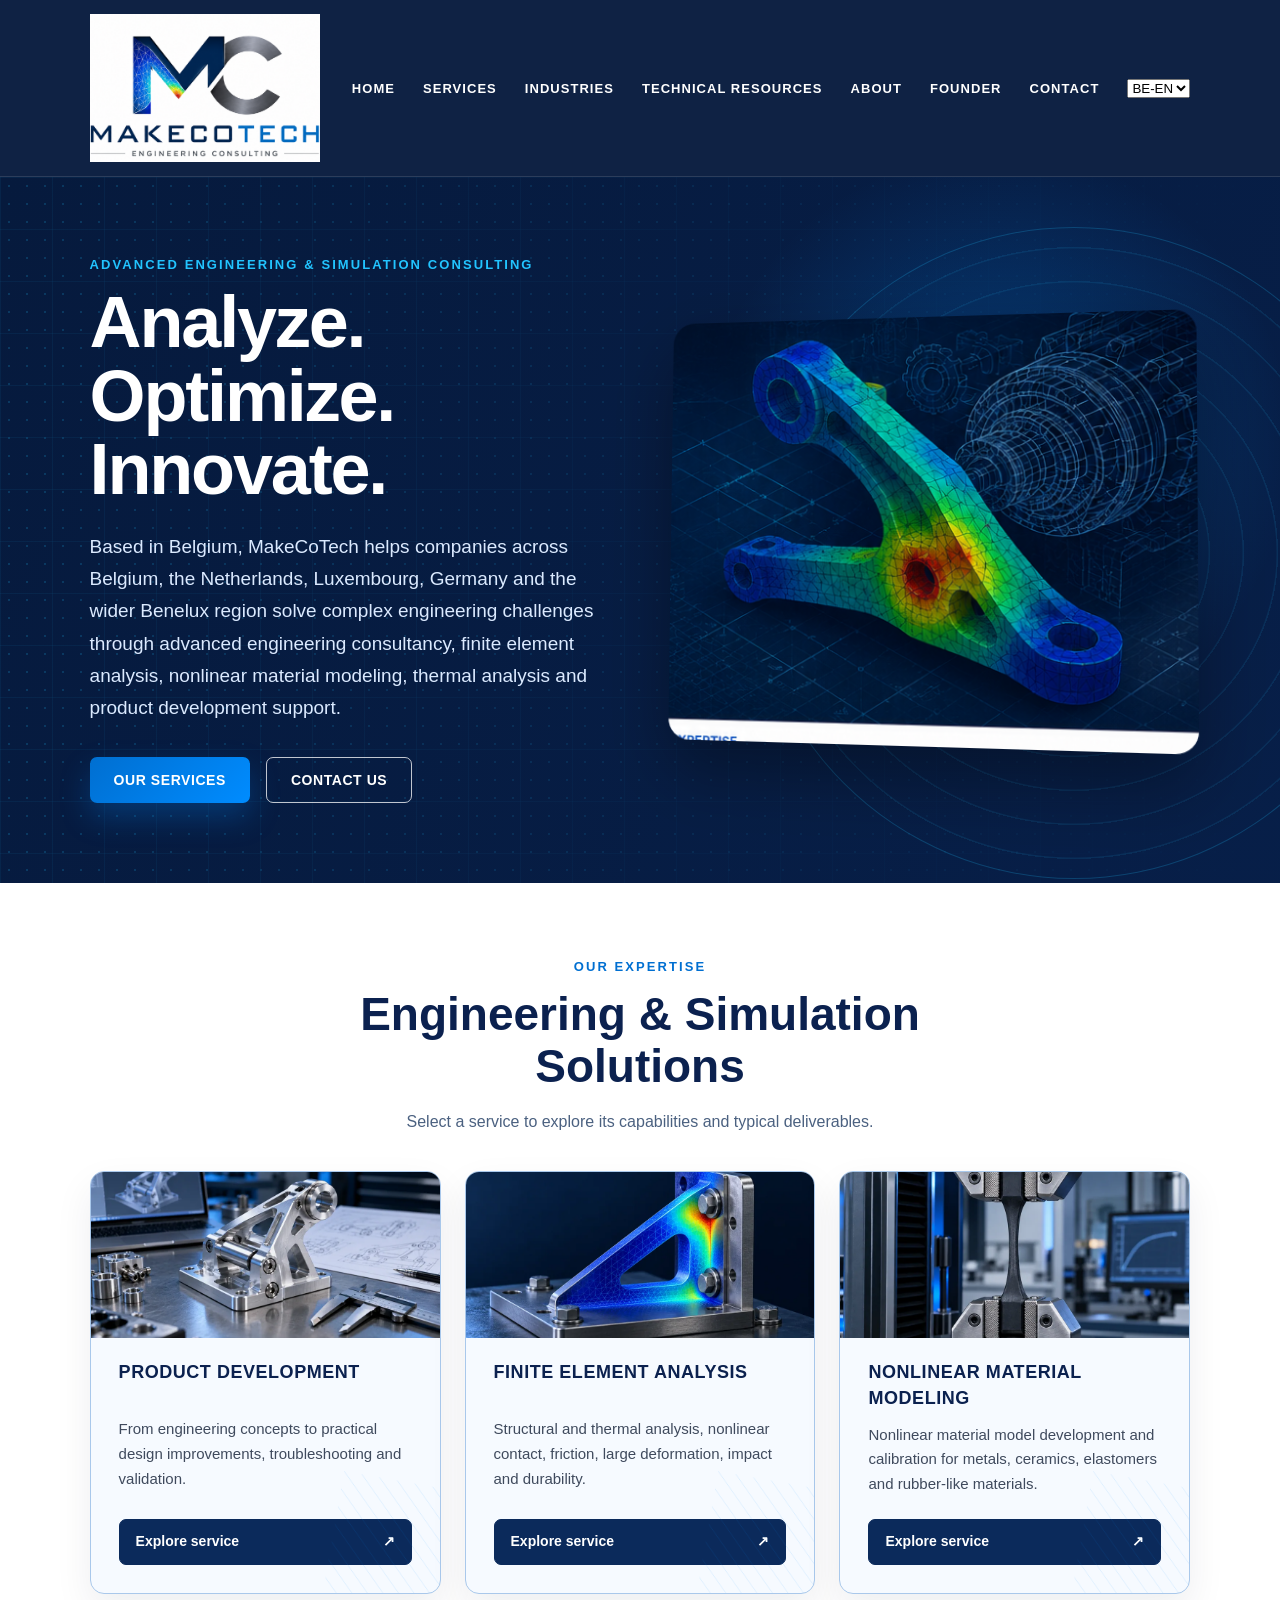
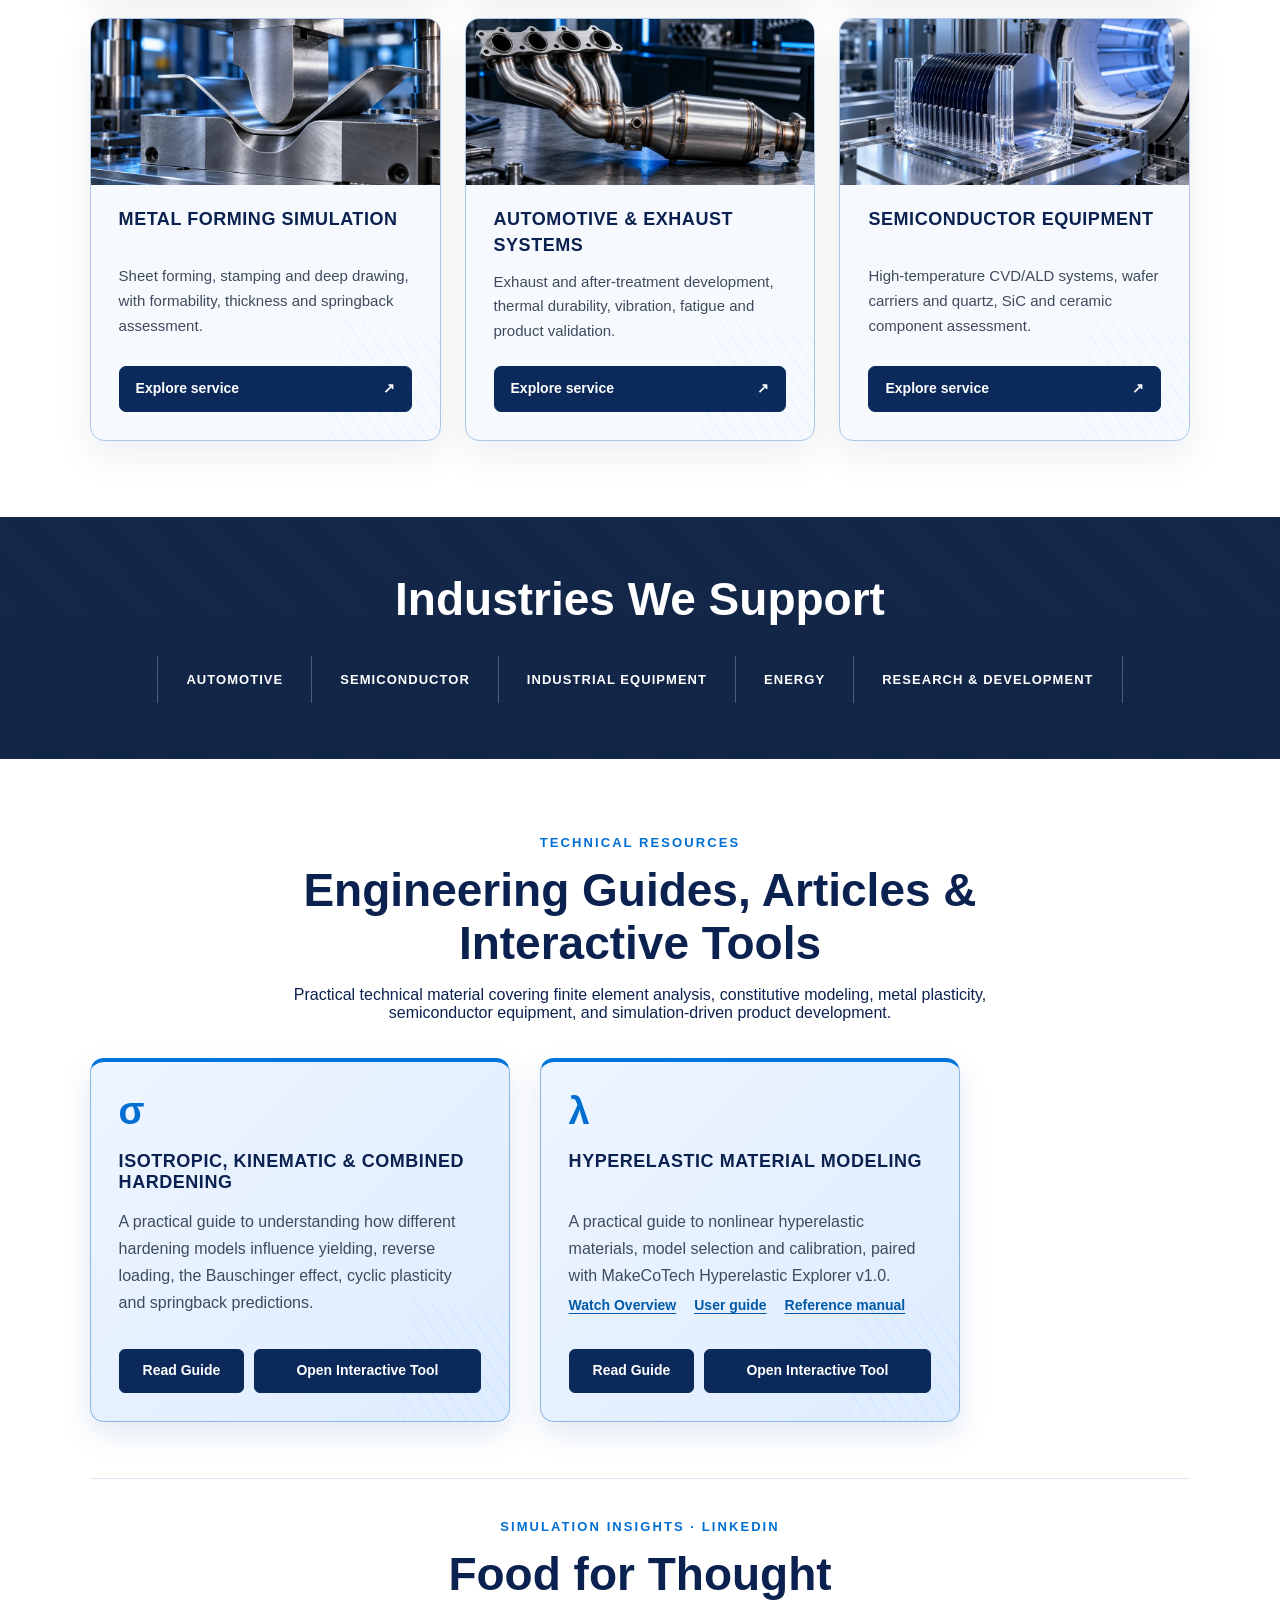
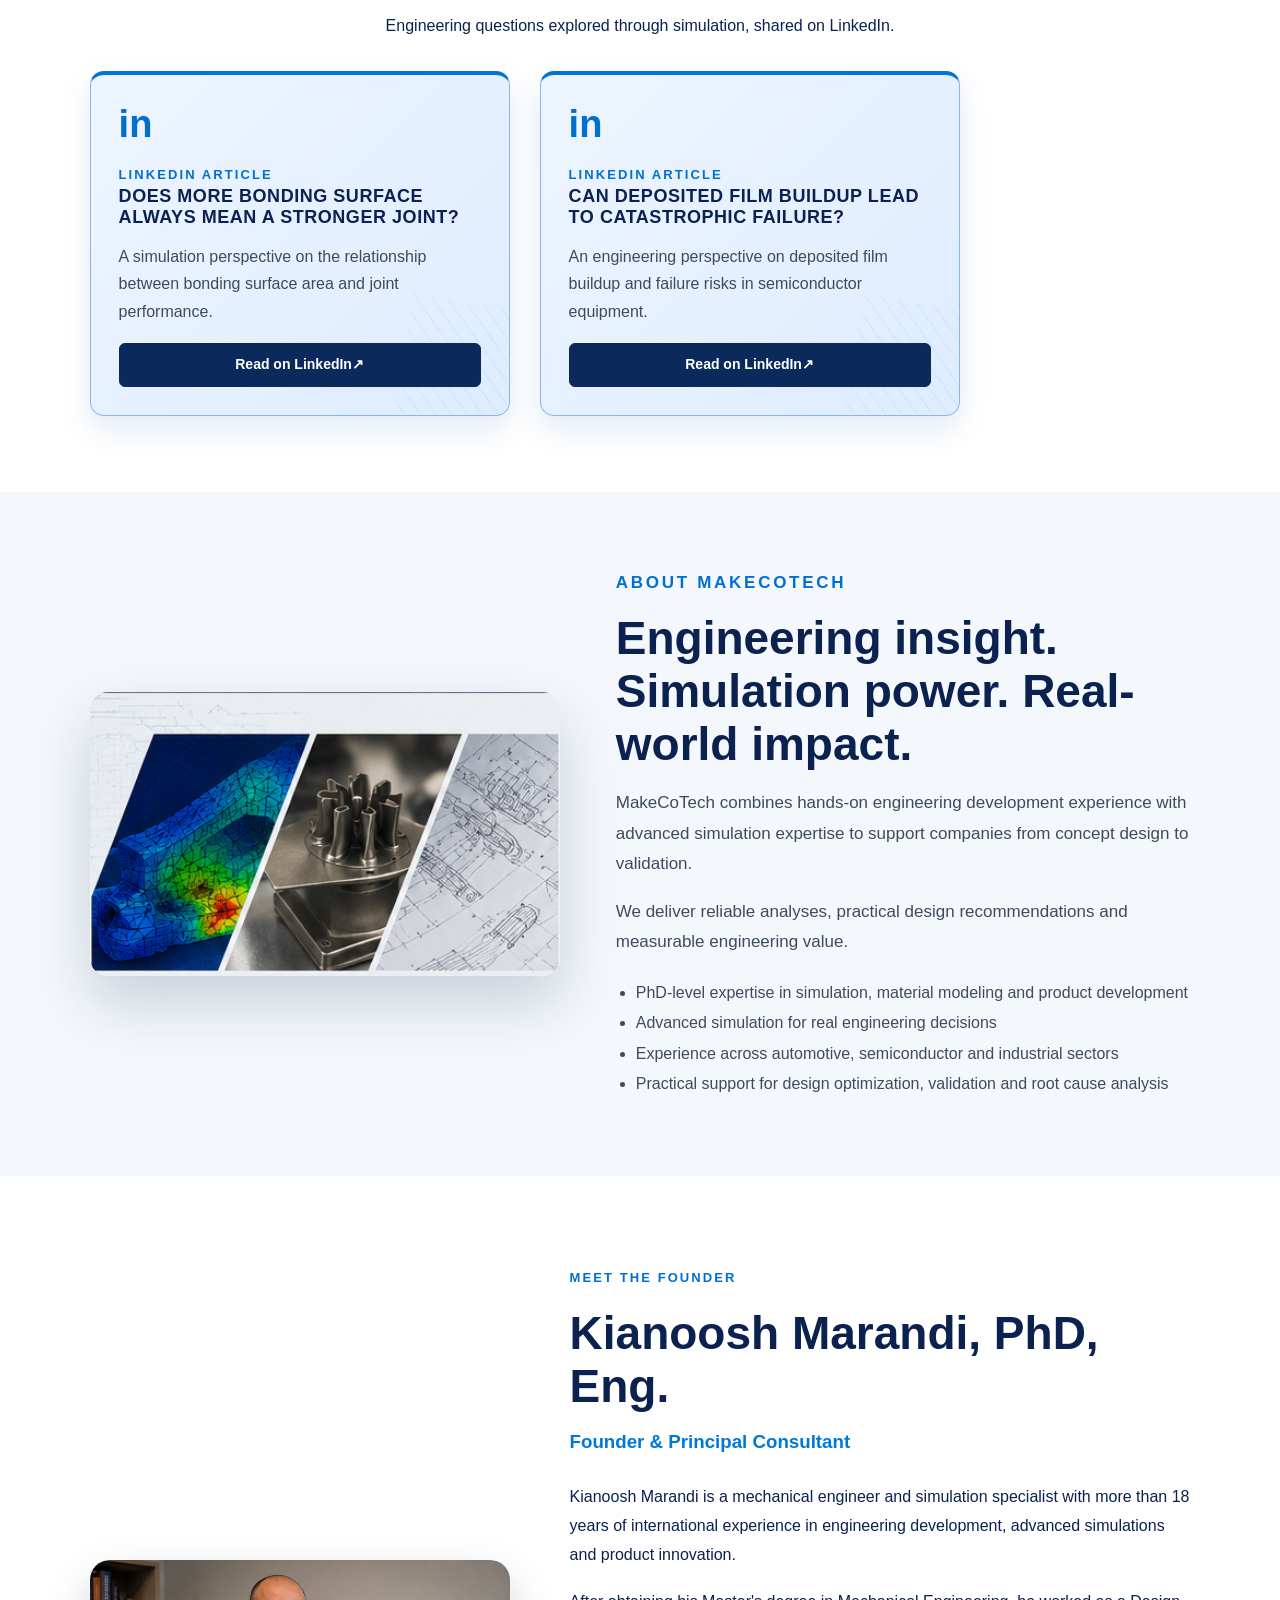
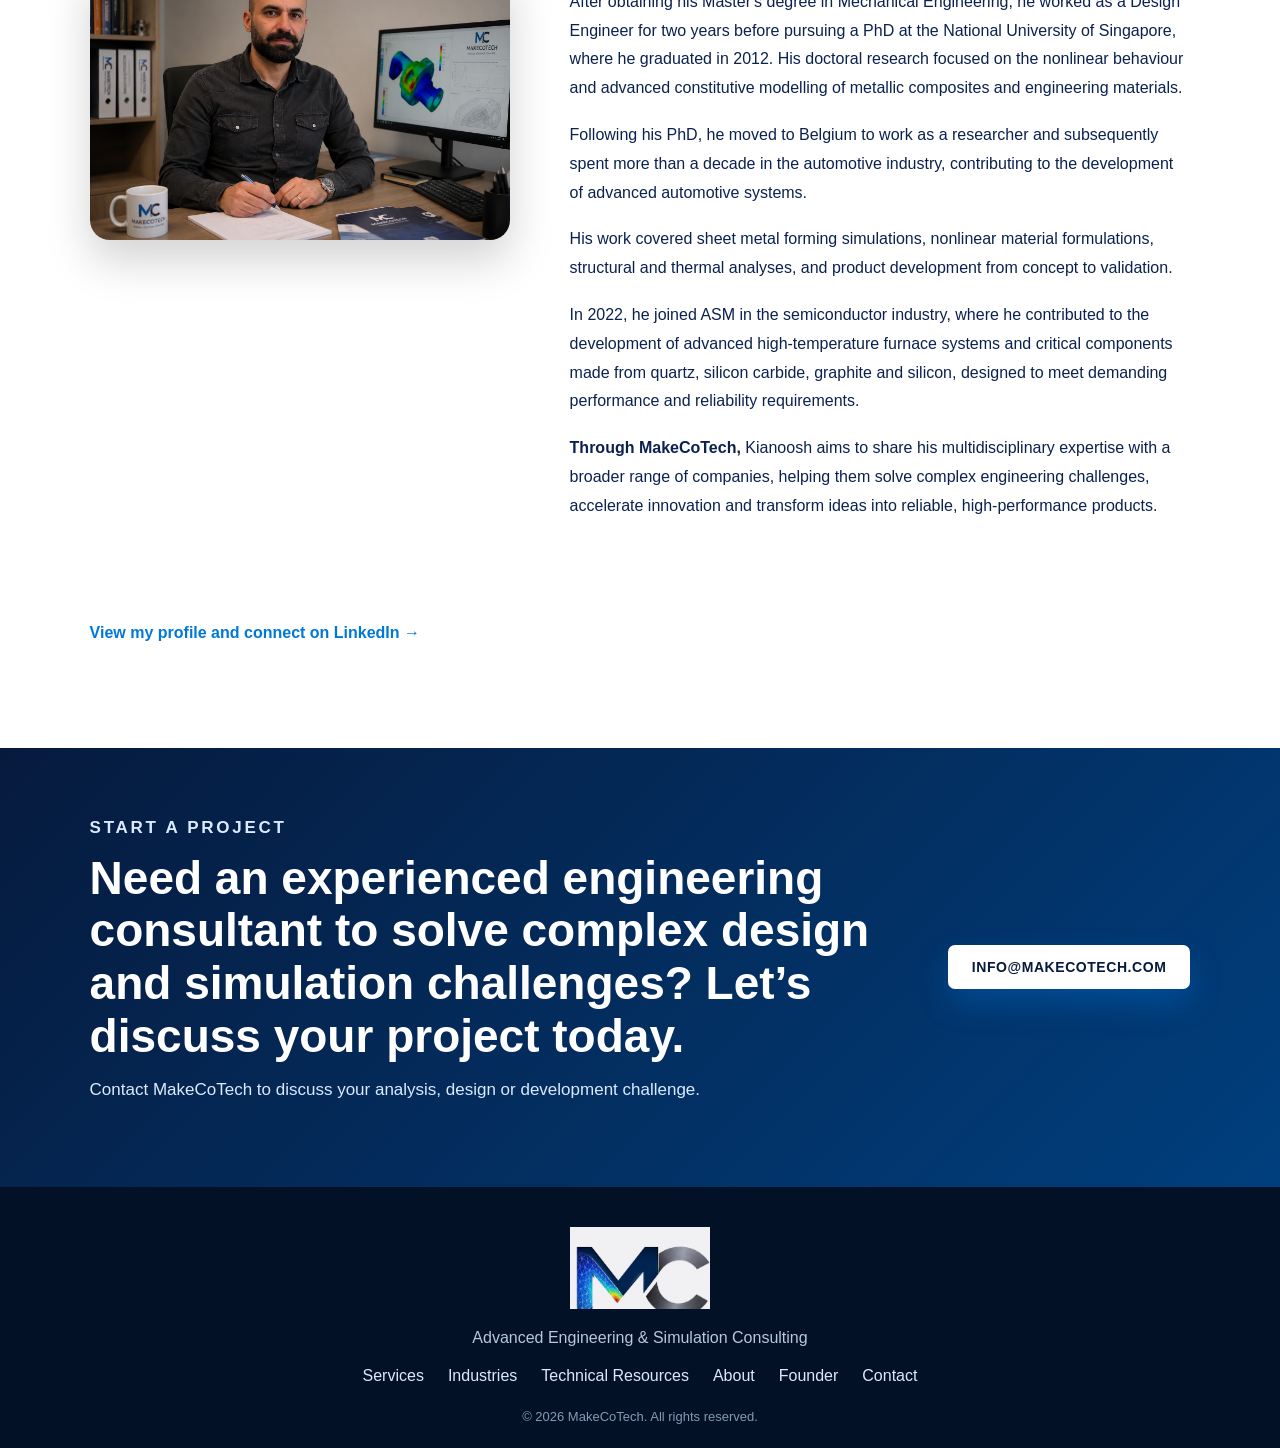
==== commit 0f7330be: "Revise service descriptions for nonlinear modeling Updated descriptions for nonlinear material model" ====
--- a/index.html
+++ b/index.html
@@ -170,7 +170,7 @@
 <article class="card service-card">
 <div class="service-card-media"><img src="assets/services/materials.webp" alt="" width="960" height="540" loading="lazy" decoding="async"/></div>
 <h3>Nonlinear Material Modeling</h3>
-<p>Material laws and calibration for plasticity, hyperelasticity, creep, viscoplasticity, damage and failure.</p>
+<p>Nonlinear material model development and calibration for metals, ceramics, elastomers and rubber-like materials.</p>
 <button class="service-details-trigger" type="button" aria-haspopup="dialog" aria-controls="service-materials-details" aria-label="Explore service: Nonlinear Material Modeling" data-service-dialog="service-materials-details" hidden>Explore service <span aria-hidden="true">↗</span></button>
 </article>
 
@@ -626,10 +626,10 @@
 <div class="service-dialog-content">
 <p class="service-dialog-eyebrow">Engineering &amp; simulation consulting</p>
 <h2 id="service-materials-details-title">Nonlinear Material Modeling</h2>
-<p class="service-dialog-overview" id="service-materials-details-overview">Choose and calibrate material behavior that reflects the loads, temperatures, deformation levels and time scales that matter for your application.</p>
+<p class="service-dialog-overview" id="service-materials-details-overview">Develop and calibrate nonlinear material models for metals, ceramics, elastomers and other rubber-like materials, tailored to your loading, temperature, deformation and time-scale requirements.</p>
 <div class="service-dialog-columns">
-<section class="service-capabilities"><h3>How we can help</h3><ul><li>Elastoplastic behavior with isotropic, kinematic or combined hardening.</li><li>Hyperelastic models for rubber-like materials and foams, including compressibility.</li><li>Time-dependent behavior: creep, relaxation and viscoplasticity.</li><li>Damage and failure modeling, with attention to calibration and model limitations.</li><li>Custom material formulations and verification against material test data.</li></ul></section>
-<aside class="service-deliverables"><h3>Typical deliverables</h3><ul><li>A justified material-model selection.</li><li>Calibrated parameters and comparison with available test data.</li><li>Documented assumptions, applicability limits and verification checks.</li></ul></aside>
+<section class="service-capabilities"><h3>How we can help</h3><ul><li>Elastoplastic behavior of metals, with isotropic, kinematic or combined hardening.</li><li>Hyperelastic models for elastomers, rubber-like materials and foams, including compressibility.</li><li>Time-dependent behavior: creep, relaxation and viscoplasticity.</li><li>Damage and failure models for metals and brittle ceramics, with material-specific calibration and applicability limits.</li><li>Custom constitutive model development, implementation and verification against material test data.</li></ul></section>
+<aside class="service-deliverables"><h3>Typical deliverables</h3><ul><li>A developed or selected constitutive model suited to your material and application.</li><li>Calibrated parameters and comparison with available test data.</li><li>Documented assumptions, applicability limits and verification checks.</li></ul></aside>
 </div>
 <div class="service-dialog-footer"><p>Let’s discuss your application, constraints and validation needs.</p><a class="btn primary" href="mailto:info@makecotech.com?subject=MakeCoTech%20enquiry%3A%20Nonlinear%20Material%20Modeling">Discuss your project <span aria-hidden="true">↗</span></a></div>
 </div>
--- a/style.css
+++ b/style.css
@@ -1145,3 +1145,151 @@
     transform: none;
   }
 }
+
+/* Image cards and service detail panels. */
+.services .cards {
+  grid-template-columns: repeat(3, minmax(0, 1fr));
+  align-items: stretch;
+}
+.services .service-card {
+  display: flex;
+  flex-direction: column;
+  min-width: 0;
+  background: #f6faff;
+  border-color: #a9c8eb;
+  transition: border-color .2s ease, box-shadow .2s ease, transform .2s ease;
+}
+.services .service-card::after {
+  pointer-events: none;
+  opacity: .1;
+}
+.service-card-media {
+  margin: -28px -28px 22px;
+  height: clamp(160px, 13vw, 205px);
+  overflow: hidden;
+  background: #0b214f;
+  flex: 0 0 auto;
+}
+.service-card-media img {
+  display: block;
+  width: 100%;
+  height: 100%;
+  object-fit: cover;
+  transition: transform .35s ease;
+}
+.services .service-card h3 {
+  min-height: 2.5em;
+  line-height: 1.4;
+}
+.services .service-card > p {
+  margin-bottom: 22px;
+  font-size: 15px;
+  line-height: 1.65;
+}
+.service-section-intro {
+  color: #4b6180;
+  font-size: 16px;
+  line-height: 1.6;
+}
+.service-details-trigger {
+  display: flex;
+  align-items: center;
+  justify-content: space-between;
+  gap: 14px;
+  width: 100%;
+  min-height: 46px;
+  margin-top: auto;
+  padding: 12px 16px;
+  border: 1px solid #0b2a5b;
+  border-radius: 7px;
+  background: #0b2a5b;
+  color: #fff;
+  font: 700 14px/1.4 Arial, Helvetica, sans-serif;
+  text-align: left;
+  cursor: pointer;
+}
+.service-details-trigger[hidden] { display: none; }
+.service-details-trigger::after {
+  content: "";
+  position: absolute;
+  inset: 0;
+  z-index: 1;
+  cursor: pointer;
+}
+.service-details-trigger:focus-visible { outline: 3px solid #008cff; outline-offset: 4px; }
+.services .service-card:focus-within { border-color: #0074d9; box-shadow: 0 16px 36px rgba(0,83,160,.18); }
+body.service-dialog-open { overflow: hidden; }
+.service-dialog {
+  width: min(960px, calc(100% - 40px));
+  max-height: calc(100vh - 40px);
+  max-height: calc(100dvh - 40px);
+  margin: auto;
+  padding: 0;
+  border: 1px solid #d8e6f5;
+  border-radius: 20px;
+  background: #fff;
+  color: #0b214f;
+  box-shadow: 0 32px 100px rgba(0,0,0,.38);
+  overflow: auto;
+  overscroll-behavior: contain;
+}
+.service-dialog:not([open]) { display: none; }
+.service-dialog::backdrop { background: rgba(3,17,38,.76); backdrop-filter: blur(5px); }
+.service-dialog-media { position: relative; height: 230px; background: #0b214f; }
+.service-dialog-media img { display: block; width: 100%; height: 100%; object-fit: cover; }
+.service-dialog-close {
+  position: absolute;
+  top: 16px;
+  right: 16px;
+  display: grid;
+  place-items: center;
+  width: 44px;
+  height: 44px;
+  padding: 0;
+  border: 1px solid rgba(255,255,255,.45);
+  border-radius: 50%;
+  background: rgba(6,26,61,.94);
+  color: #fff;
+  font: 400 30px/1 Arial, Helvetica, sans-serif;
+  cursor: pointer;
+}
+.service-dialog-close:hover { background: #006bc9; }
+.service-dialog-close:focus-visible { outline: 3px solid #fff; outline-offset: 3px; }
+.service-dialog-content { padding: 32px 38px 30px; }
+.service-dialog-eyebrow { margin: 0 0 12px; color: #005aa8; font-size: 12px; font-weight: 800; letter-spacing: .09em; text-transform: uppercase; }
+.service-dialog-content h2 { margin: 0 0 16px; color: #0b214f; font-size: clamp(26px, 3.4vw, 38px); line-height: 1.18; }
+.service-dialog-overview { margin: 0 0 28px; color: #465a75; font-size: 17px; line-height: 1.65; }
+.service-dialog-columns { display: grid; grid-template-columns: minmax(0,1.45fr) minmax(0,1fr); gap: 30px; }
+.service-dialog-columns h3 { margin: 0 0 14px; color: #0b214f; font-size: 18px; line-height: 1.3; }
+.service-dialog-columns ul { margin: 0; padding-left: 20px; color: #3f526d; font-size: 15px; line-height: 1.65; }
+.service-dialog-columns li + li { margin-top: 10px; }
+.service-deliverables { padding: 22px; background: #edf5ff; border: 1px solid #c7ddf5; border-radius: 12px; align-self: start; }
+.service-dialog-footer { display: flex; align-items: center; justify-content: space-between; gap: 22px; margin-top: 30px; padding-top: 24px; border-top: 1px solid #dbe8f6; }
+.service-dialog-footer p { margin: 0; color: #536782; font-size: 14px; line-height: 1.6; }
+.service-dialog-footer .btn { flex: 0 0 auto; gap: 14px; min-height: 46px; font-size: 13px; text-align: center; }
+.service-dialog-footer .btn:focus-visible { outline: 3px solid #008cff; outline-offset: 3px; }
+@media (hover: hover) {
+  .services .service-card:hover { transform: translateY(-3px); border-color: #0074d9; box-shadow: 0 18px 38px rgba(0,83,160,.17); }
+  .services .service-card:hover .service-card-media img { transform: scale(1.035); }
+  .services .service-card:hover .service-details-trigger { background: #006bc9; border-color: #006bc9; }
+}
+@media (max-width: 1100px) {
+  .services .cards { grid-template-columns: repeat(2, minmax(0,1fr)); }
+  .service-card-media { height: 185px; }
+}
+@media (max-width: 640px) {
+  .services .cards { grid-template-columns: minmax(0,1fr); }
+  .service-card-media { height: 185px; }
+  .services .service-card h3 { min-height: 0; }
+  .service-dialog { width: calc(100% - 20px); max-height: calc(100vh - 20px); max-height: calc(100dvh - 20px); border-radius: 14px; }
+  .service-dialog-media { height: 170px; }
+  .service-dialog-content { padding: 24px 22px; }
+  .service-dialog-overview { font-size: 16px; }
+  .service-dialog-columns { grid-template-columns: minmax(0,1fr); gap: 22px; }
+  .service-dialog-footer { flex-direction: column; align-items: stretch; }
+  .service-dialog-footer .btn { width: 100%; }
+}
+@media (prefers-reduced-motion: reduce) {
+  .services .service-card,
+  .service-card-media img { transition: none; transform: none !important; }
+}
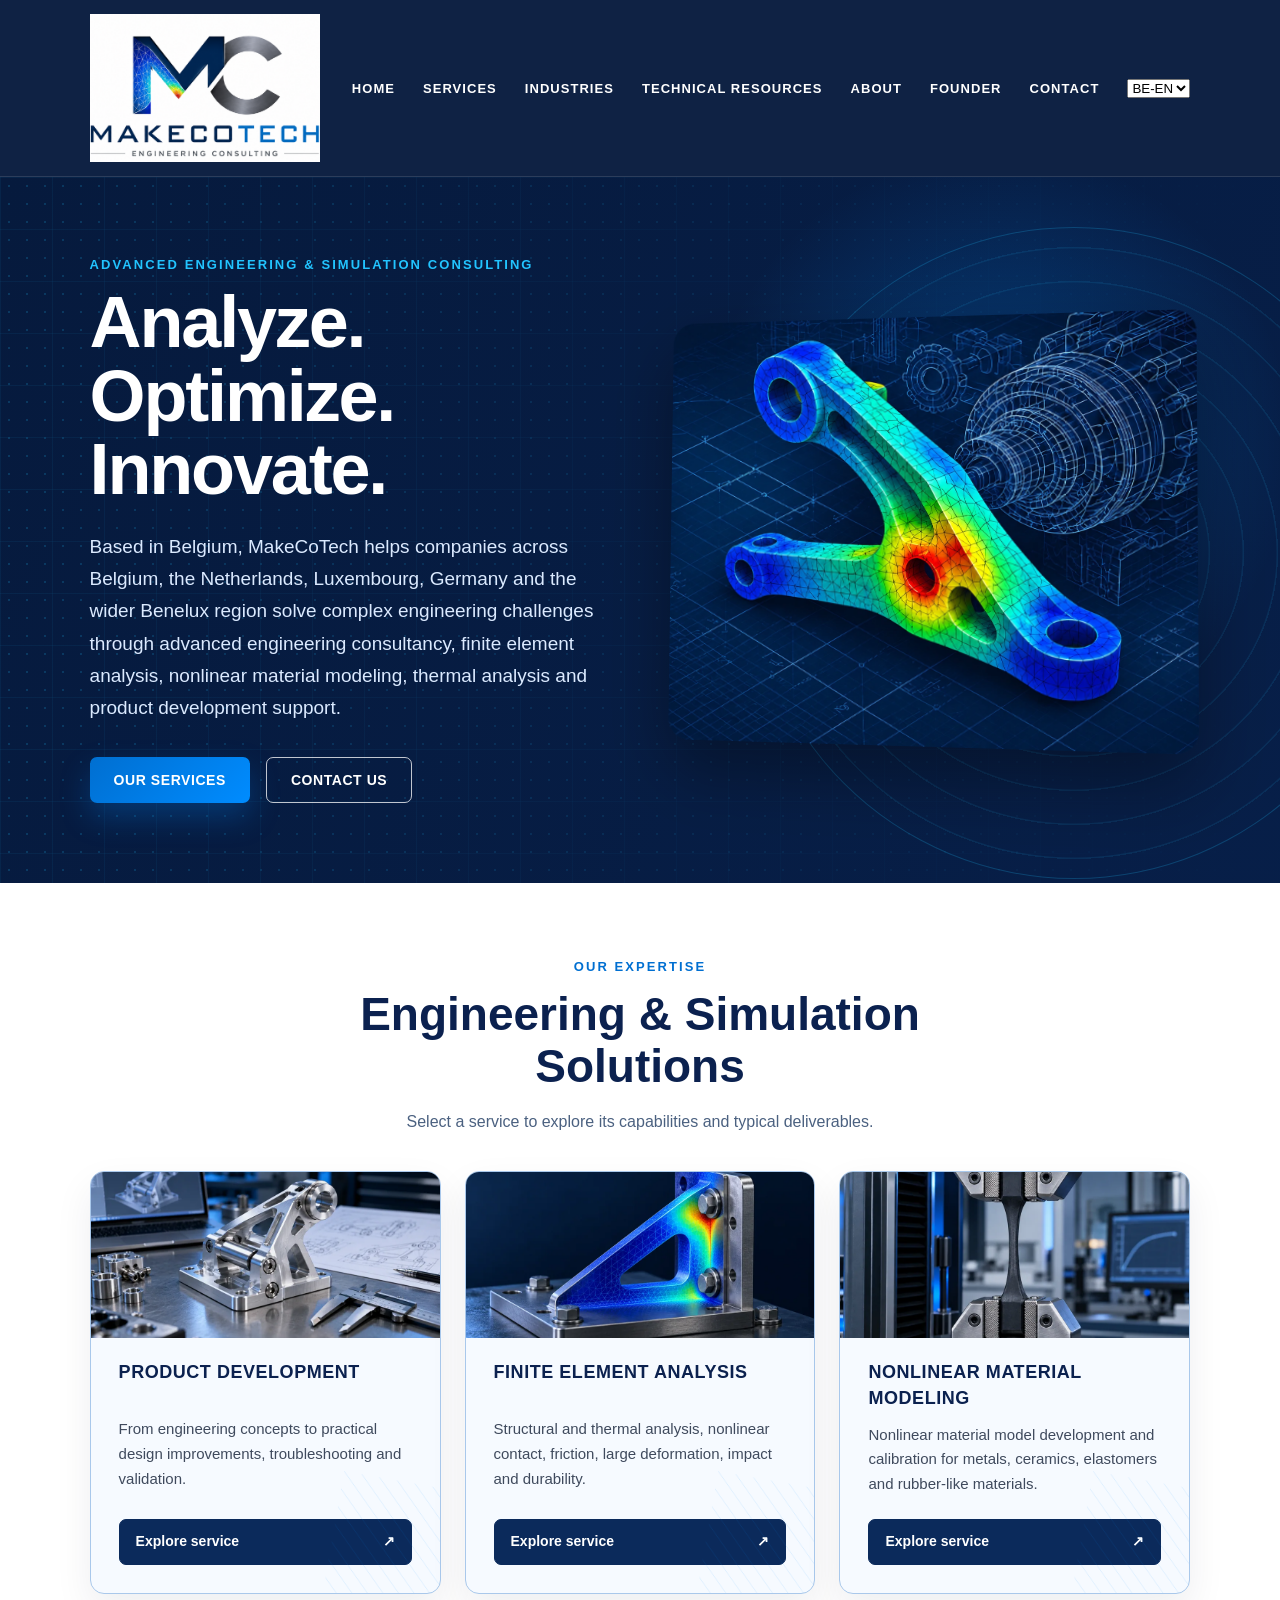
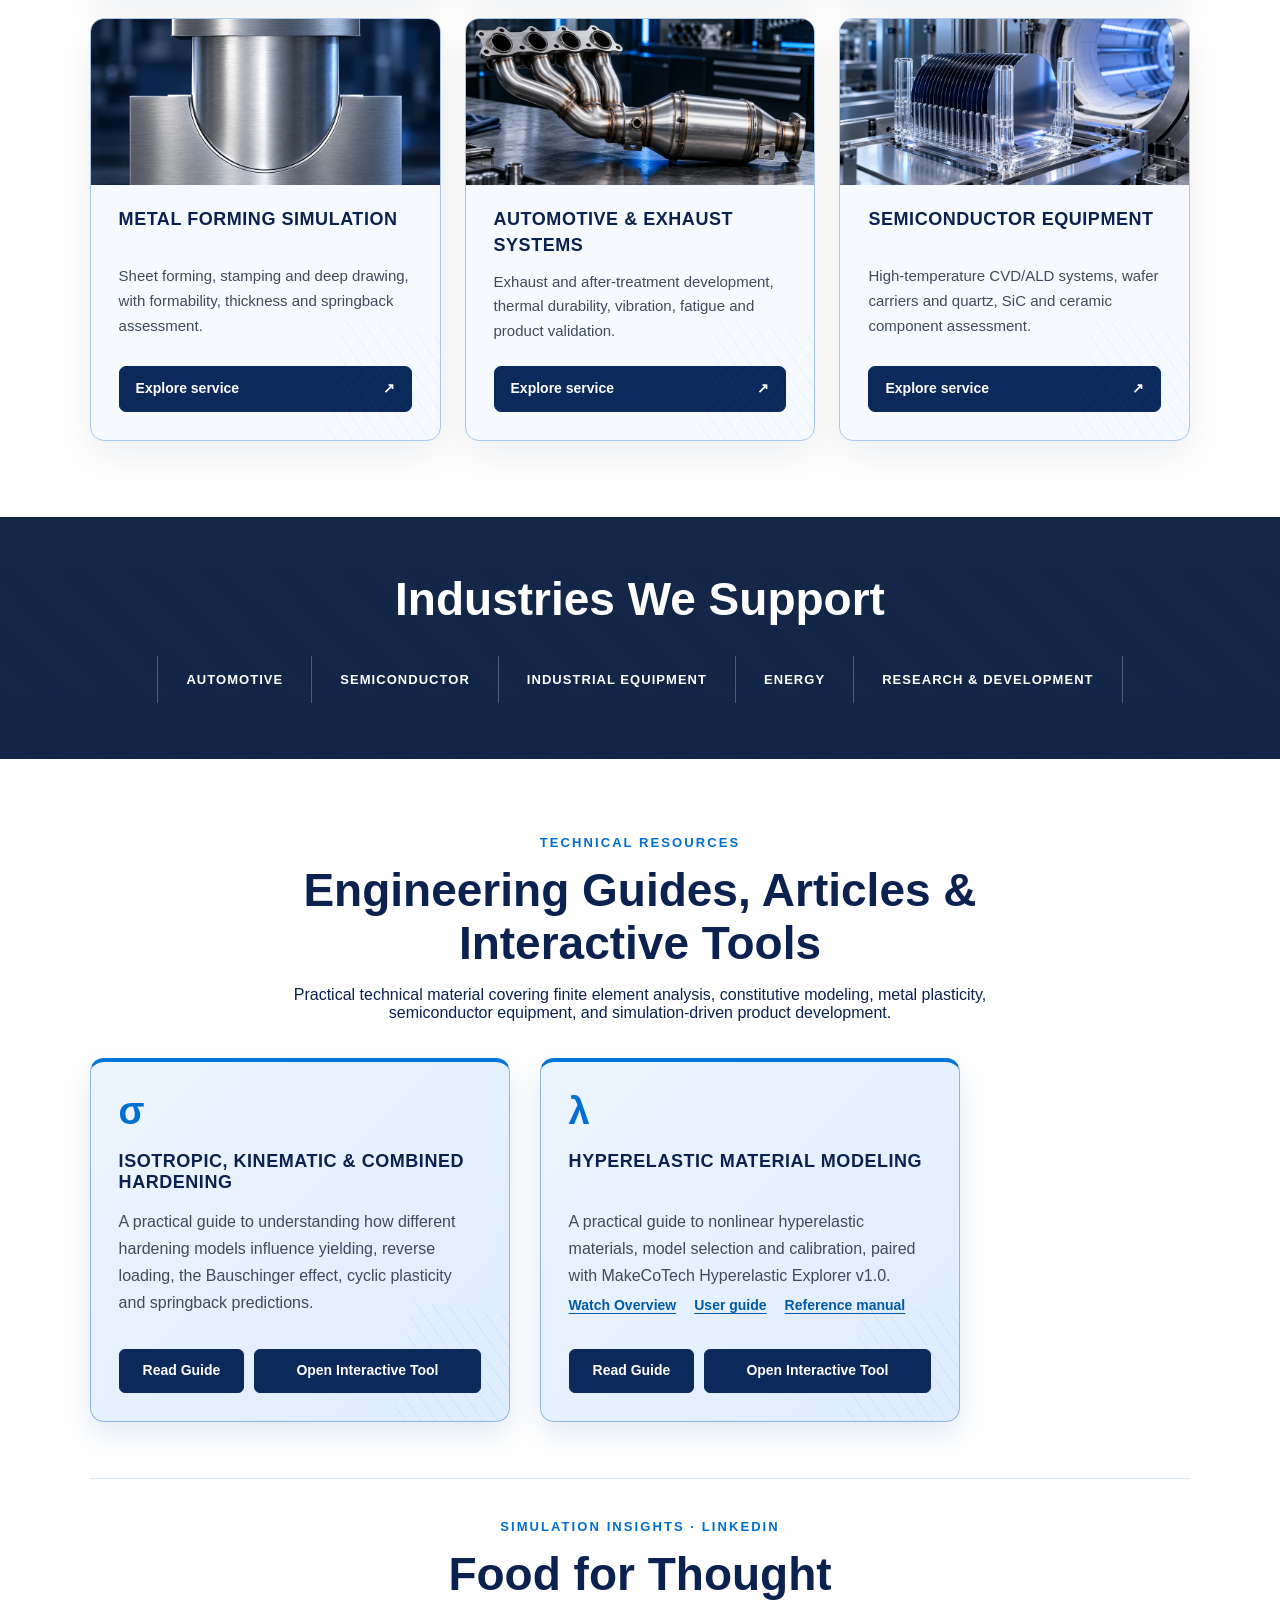
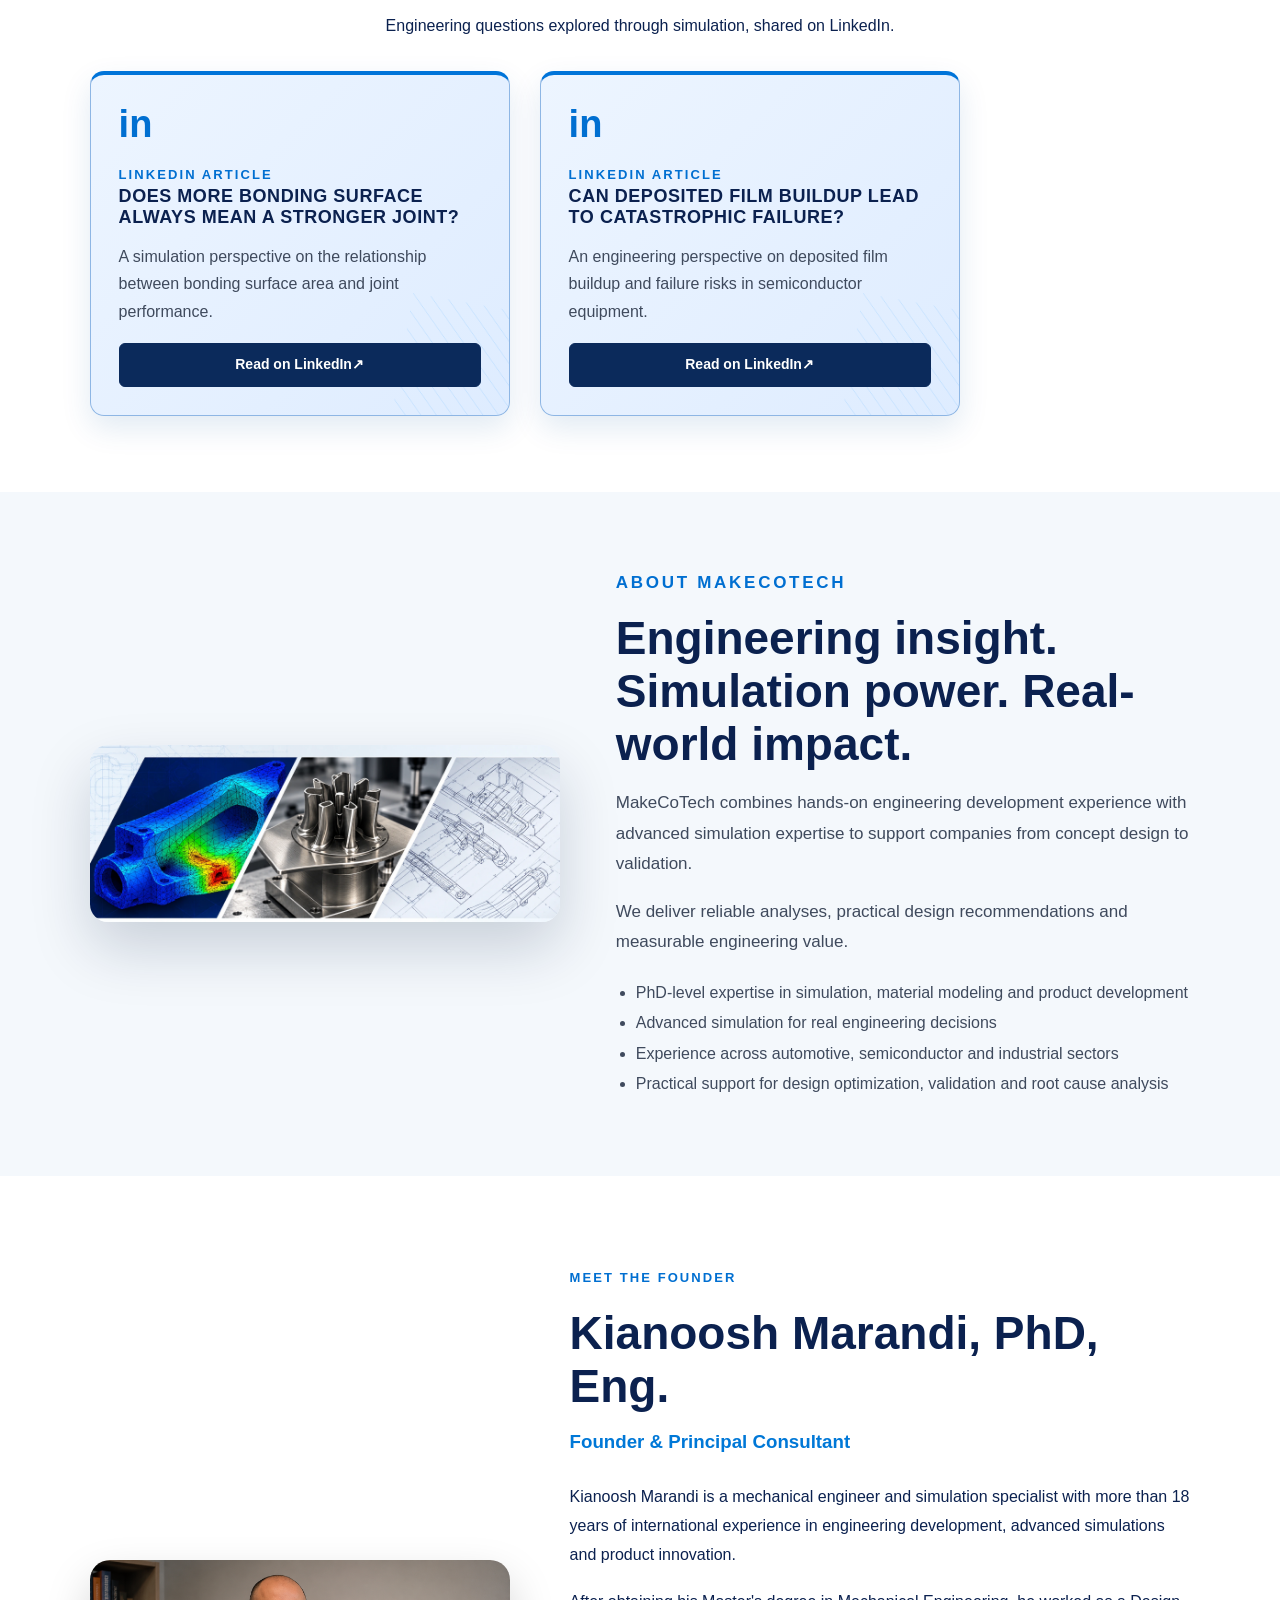
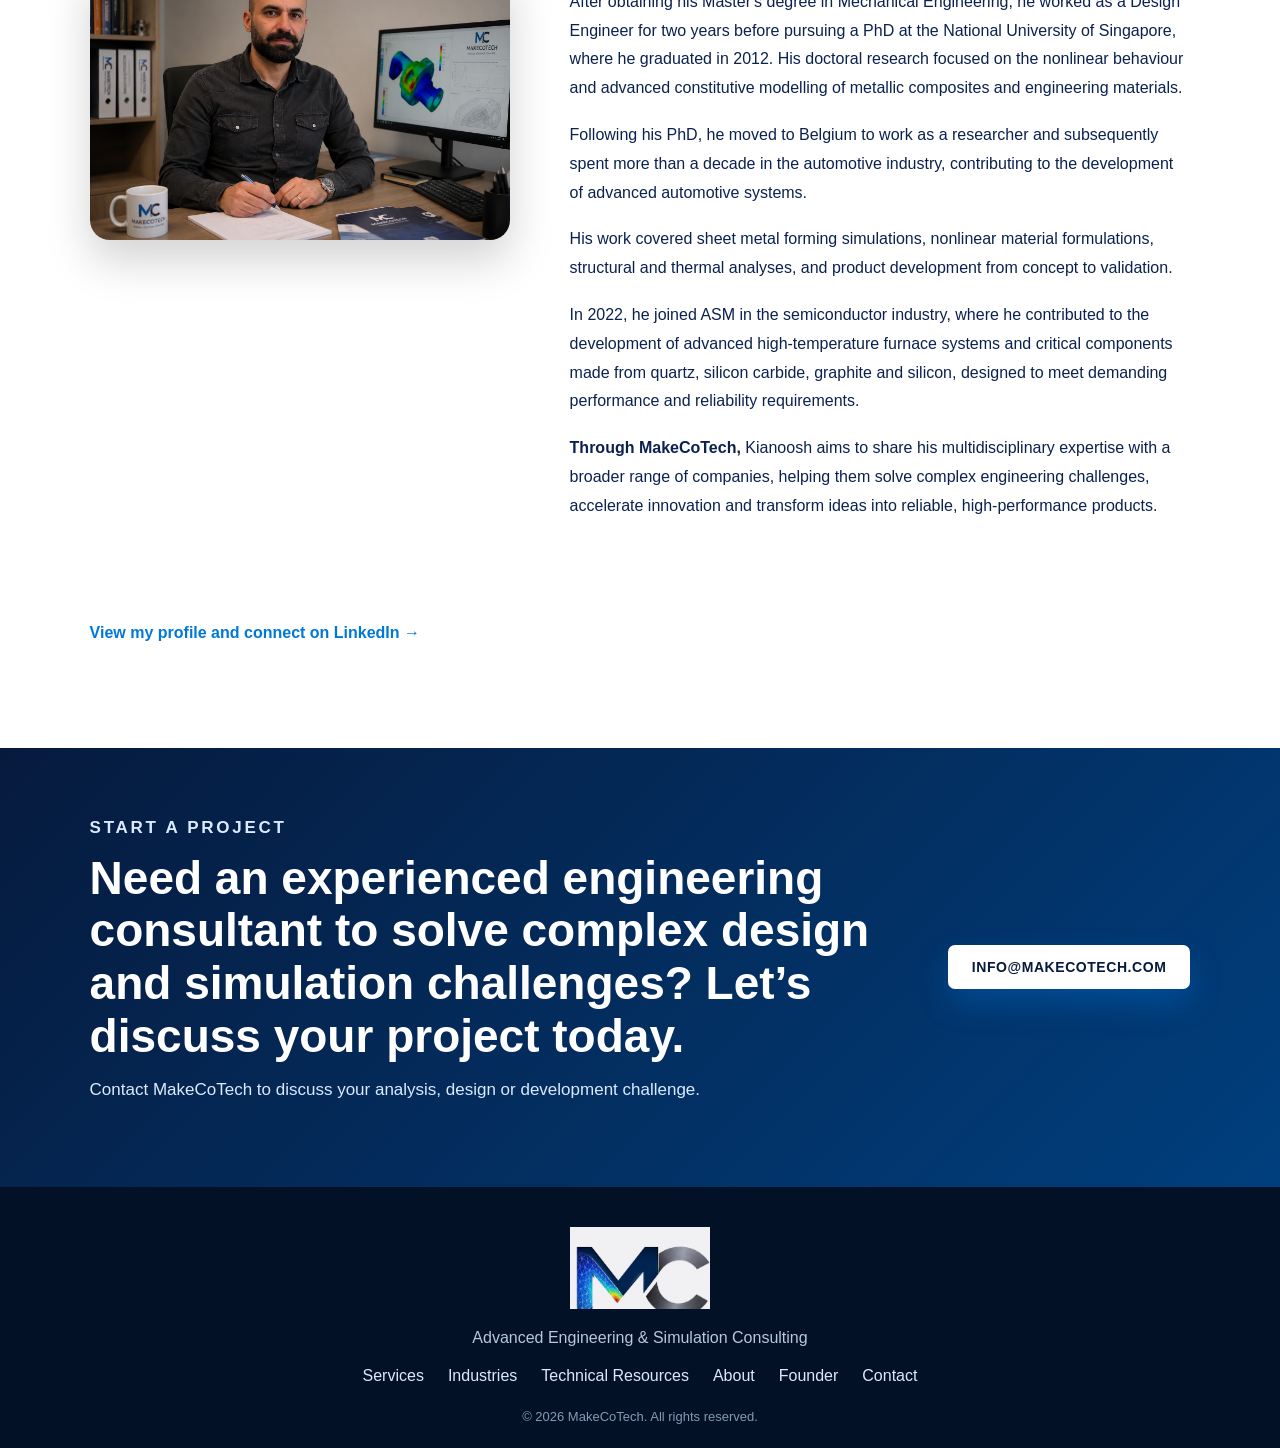
==== commit 957d20eb: "Update image sources and stylesheet versioning" ====
--- a/index.html
+++ b/index.html
@@ -23,7 +23,7 @@
   name="description"
 />
 
-<link href="style.css?v=20261001-services1" rel="stylesheet"/>
+<link href="style.css?v=20261001-images2" rel="stylesheet"/>
 
 <script>
 if (!sessionStorage.getItem('languageRedirectDone')) {
@@ -124,7 +124,7 @@
 
 <img
   alt="FEA engineering simulation visual"
-  src="hero_simulation.png"
+  src="hero_simulation.webp"
 />
 
 </div>
@@ -175,7 +175,7 @@
 </article>
 
 <article class="card service-card">
-<div class="service-card-media"><img src="assets/services/forming.webp" alt="" width="960" height="540" loading="lazy" decoding="async"/></div>
+<div class="service-card-media"><img src="assets/services/forming.webp?v=20261001-vbend2" alt="" width="960" height="540" loading="lazy" decoding="async"/></div>
 <h3>Metal Forming Simulation</h3>
 <p>Sheet forming, stamping and deep drawing, with formability, thickness and springback assessment.</p>
 <button class="service-details-trigger" type="button" aria-haspopup="dialog" aria-controls="service-forming-details" aria-label="Explore service: Metal Forming Simulation" data-service-dialog="service-forming-details" hidden>Explore service <span aria-hidden="true">↗</span></button>
@@ -318,7 +318,7 @@
 
 <img
   alt="Engineering simulation and development imagery"
-  src="about_engineering.png"
+  src="about_engineering.webp"
 />
 
 </div>
@@ -636,8 +636,8 @@
 </dialog>
 
 <dialog class="service-dialog" id="service-forming-details" aria-labelledby="service-forming-details-title" aria-describedby="service-forming-details-overview">
-<div class="service-dialog-media">
-<img src="assets/services/forming.webp" alt="Steel punch and die shaping a sheet-metal component." width="960" height="540" loading="lazy" decoding="async"/>
+<div class="service-dialog-media service-forming-media">
+<img src="assets/services/forming.webp?v=20261001-vbend2" alt="Steel punch and die shaping a sheet-metal component." width="960" height="540" loading="lazy" decoding="async"/>
 <button class="service-dialog-close" type="button" aria-label="Close service details" data-service-close><span aria-hidden="true">×</span></button>
 </div>
 <div class="service-dialog-content">
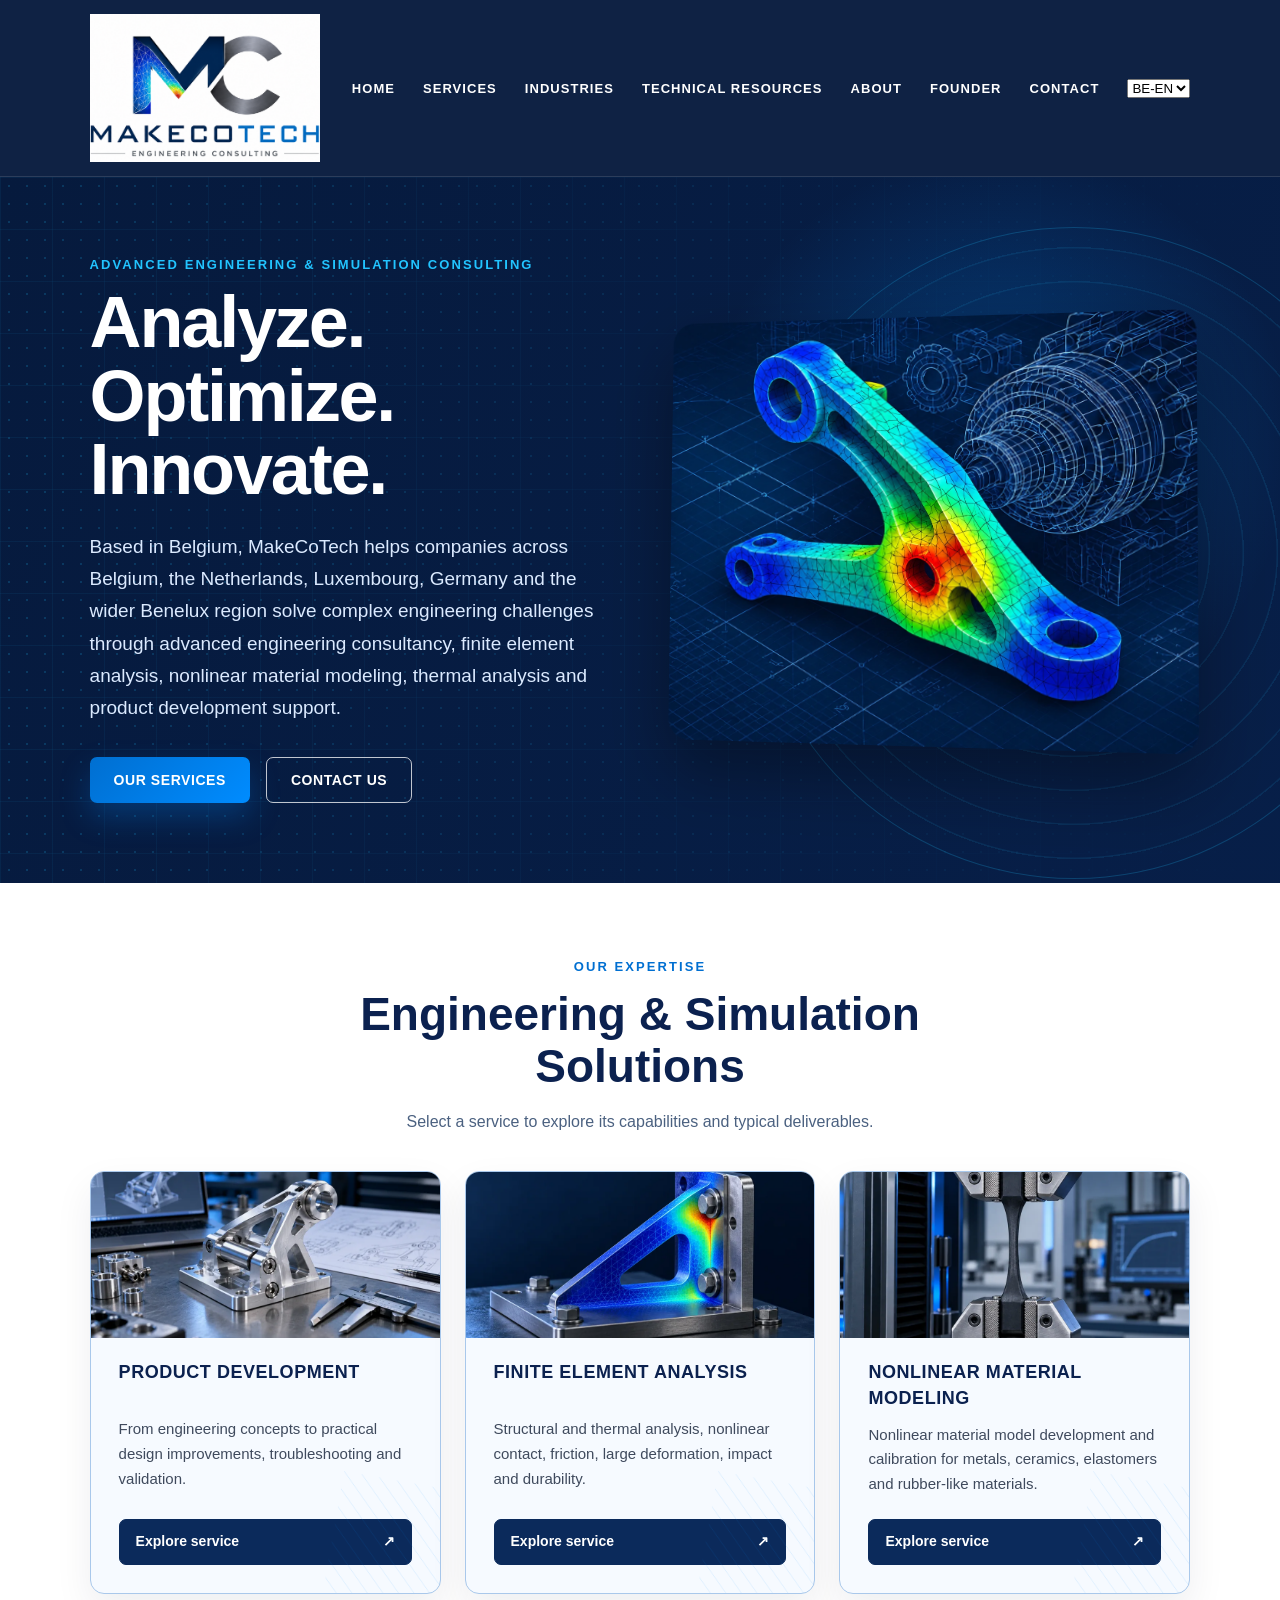
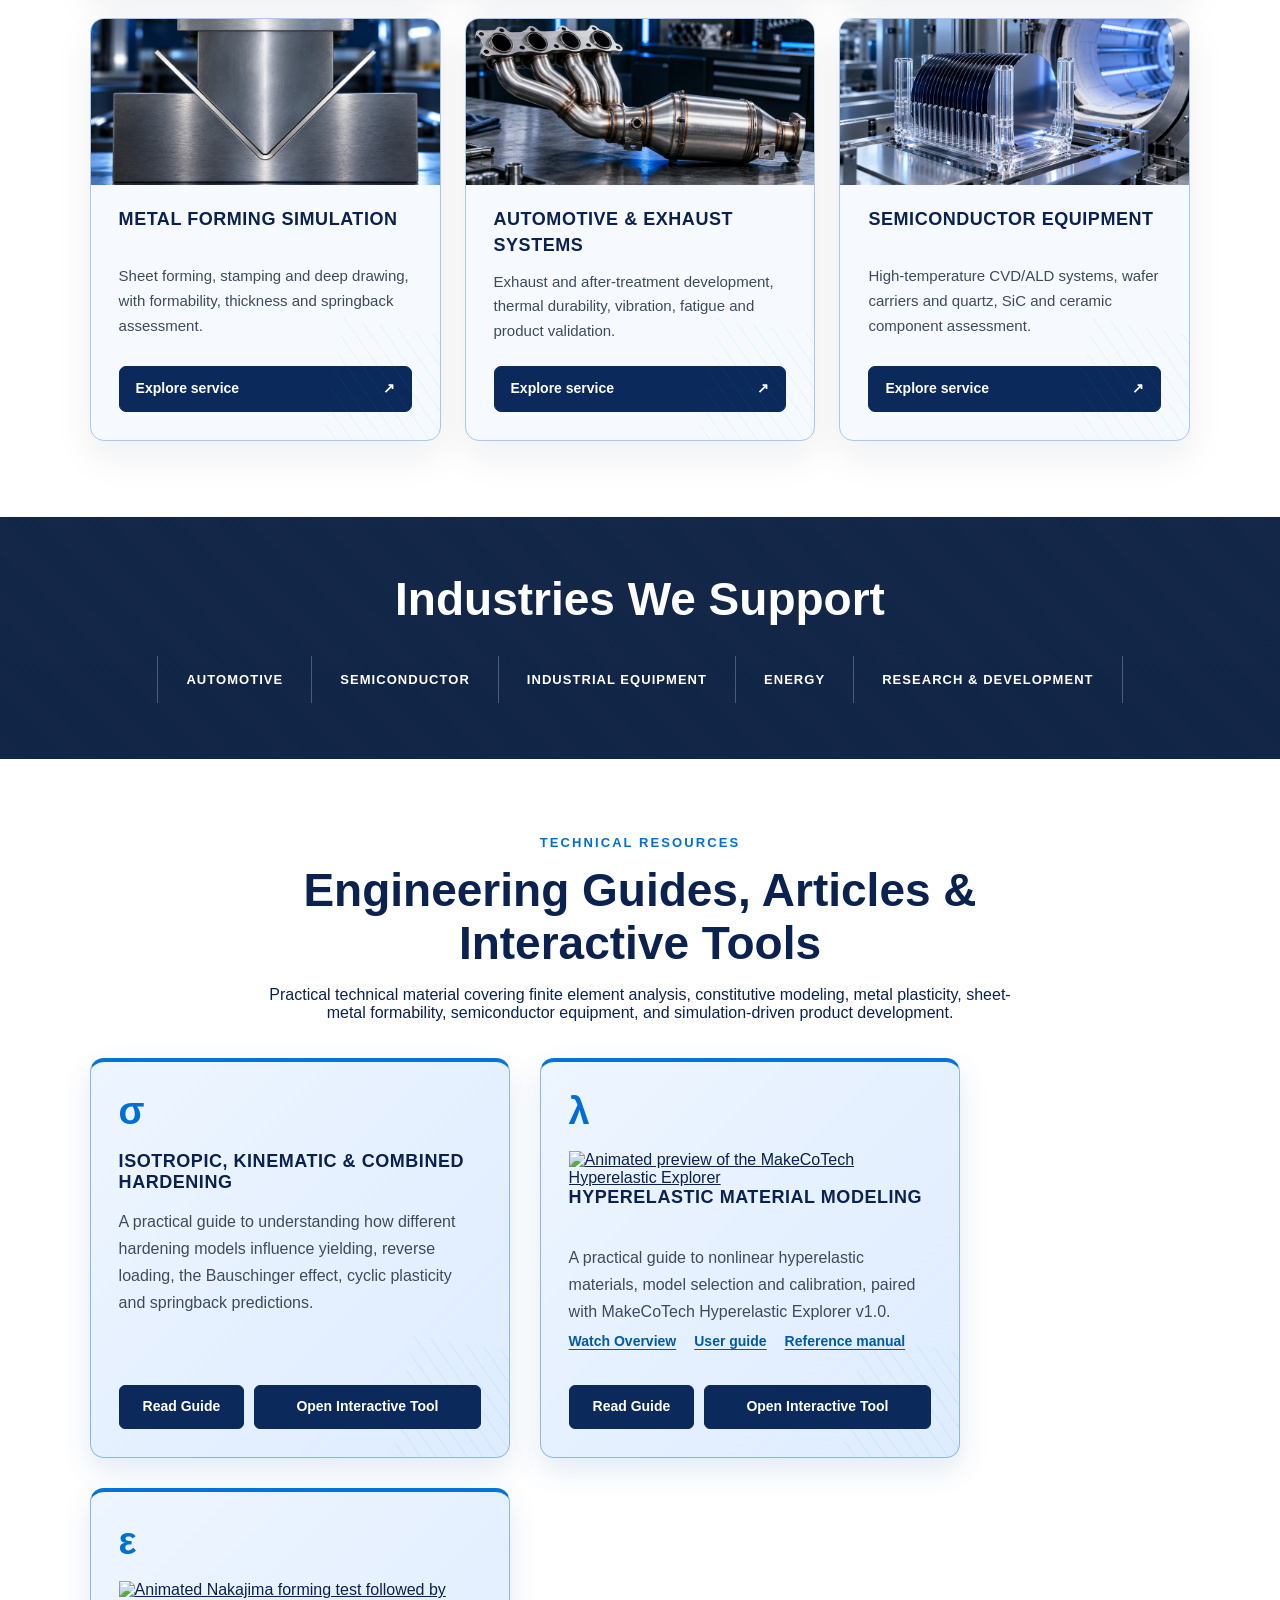
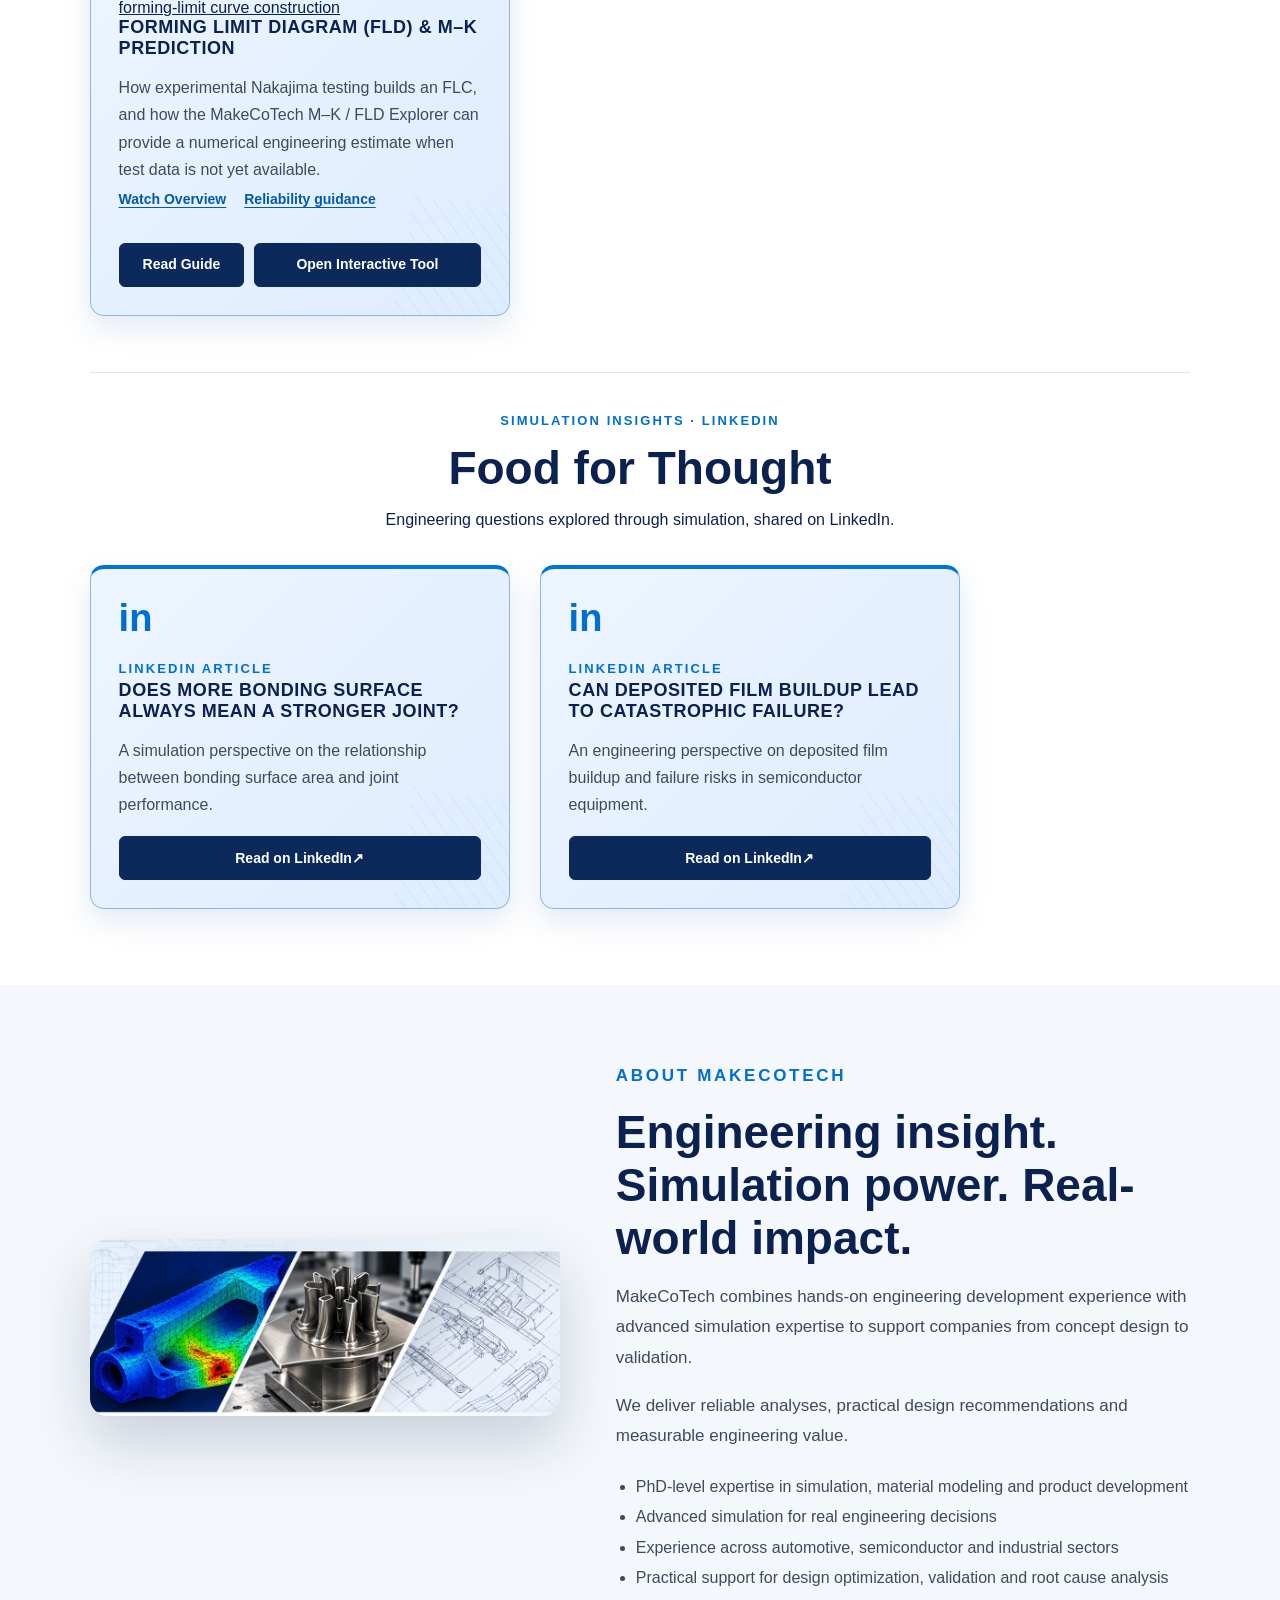
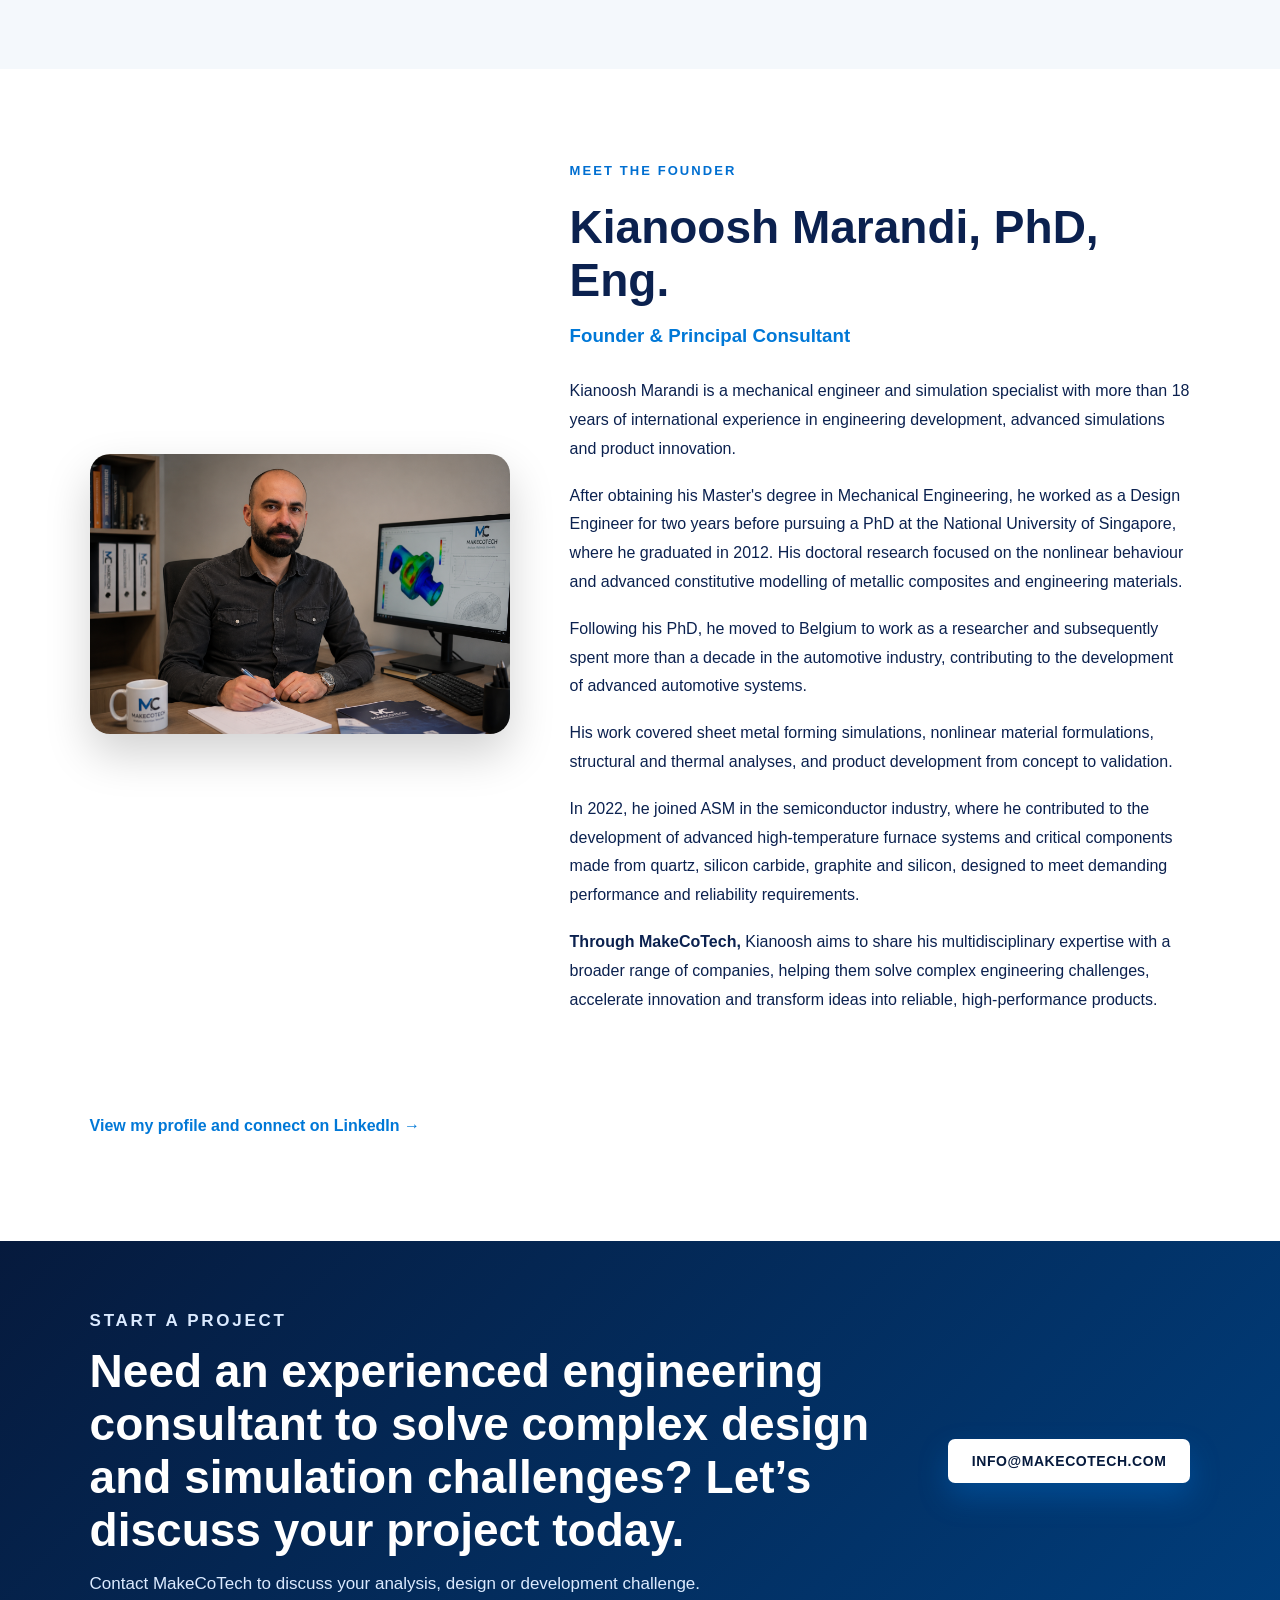
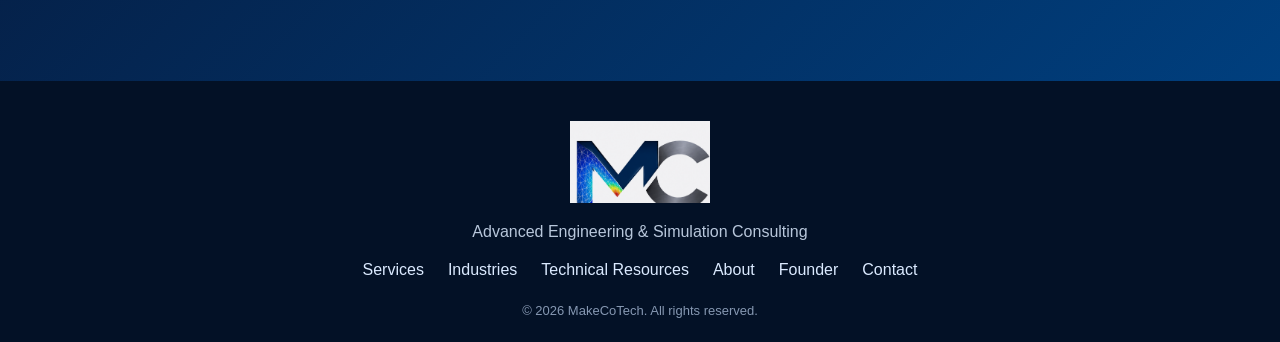
==== commit 2c93a42f: "Modify index.html for resource cards and content updates Updated resource cards and added new conten" ====
--- a/index.html
+++ b/index.html
@@ -23,7 +23,7 @@
   name="description"
 />
 
-<link href="style.css?v=20261001-images2" rel="stylesheet"/>
+<link href="style.css?v=20261006-fld" rel="stylesheet"/>
 
 <script>
 if (!sessionStorage.getItem('languageRedirectDone')) {
@@ -240,14 +240,14 @@
 
 <p>
 Practical technical material covering finite element analysis,
-constitutive modeling, metal plasticity, semiconductor equipment,
-and simulation-driven product development.
-</p>
-
-</div>
-
-
-<div class="cards">
+constitutive modeling, metal plasticity, sheet-metal formability,
+semiconductor equipment, and simulation-driven product development.
+</p>
+
+</div>
+
+
+<div class="cards resource-cards">
 
 
 <article class="card resource-publication">
@@ -260,8 +260,11 @@
 </div>
 </article>
 
-<article class="card resource-publication">
+<article class="card resource-publication resource-publication-motion">
 <div class="icon" aria-hidden="true">λ</div>
+<a class="resource-motion" href="hyperelastic-material-modeling.html" aria-label="Open Hyperelastic Material Modeling guide">
+<img src="assets/video/MakeCoTech-Hyperelastic-Card.gif" alt="Animated preview of the MakeCoTech Hyperelastic Explorer" loading="lazy" decoding="async" width="560" height="315"/>
+</a>
 <h3><a href="hyperelastic-material-modeling.html">Hyperelastic Material Modeling</a></h3>
 <p>A practical guide to nonlinear hyperelastic materials, model selection and calibration, paired with MakeCoTech Hyperelastic Explorer v1.0.</p>
 <div class="resource-publication-docs">
@@ -272,6 +275,23 @@
 <div class="resource-publication-links">
 <a href="hyperelastic-material-modeling.html">Read Guide</a>
 <a href="MakeCoTech_Hyperelastic_Explorer_v1.0.html">Open Interactive Tool</a>
+</div>
+</article>
+
+<article class="card resource-publication resource-publication-motion">
+<div class="icon" aria-hidden="true">ε</div>
+<a class="resource-motion" href="forming-limit-diagram-mk.html" aria-label="Open Forming Limit Diagram guide">
+<img src="assets/video/MakeCoTech-FLD-Website.gif" alt="Animated Nakajima forming test followed by forming-limit curve construction" loading="lazy" decoding="async" width="560" height="315"/>
+</a>
+<h3><a href="forming-limit-diagram-mk.html">Forming Limit Diagram (FLD) &amp; M–K Prediction</a></h3>
+<p>How experimental Nakajima testing builds an FLC, and how the MakeCoTech M–K / FLD Explorer can provide a numerical engineering estimate when test data is not yet available.</p>
+<div class="resource-publication-docs">
+<a href="forming-limit-diagram-mk.html#video-overview">Watch Overview</a>
+<a href="forming-limit-diagram-mk.html#reliability">Reliability guidance</a>
+</div>
+<div class="resource-publication-links">
+<a href="forming-limit-diagram-mk.html">Read Guide</a>
+<a href="MakeCoTech_MK_FLD_Explorer_v1.3.5.html">Open Interactive Tool</a>
 </div>
 </article>
 
--- a/style.css
+++ b/style.css
@@ -1293,3 +1293,11 @@
   .services .service-card,
   .service-card-media img { transition: none; transform: none !important; }
 }
+
+/* Keep the complete press-brake tooling and sheet bend visible in its panel. */
+.service-dialog-media.service-forming-media {
+  height: clamp(180px, 32vw, 320px);
+}
+.service-forming-media img {
+  object-fit: contain;
+}
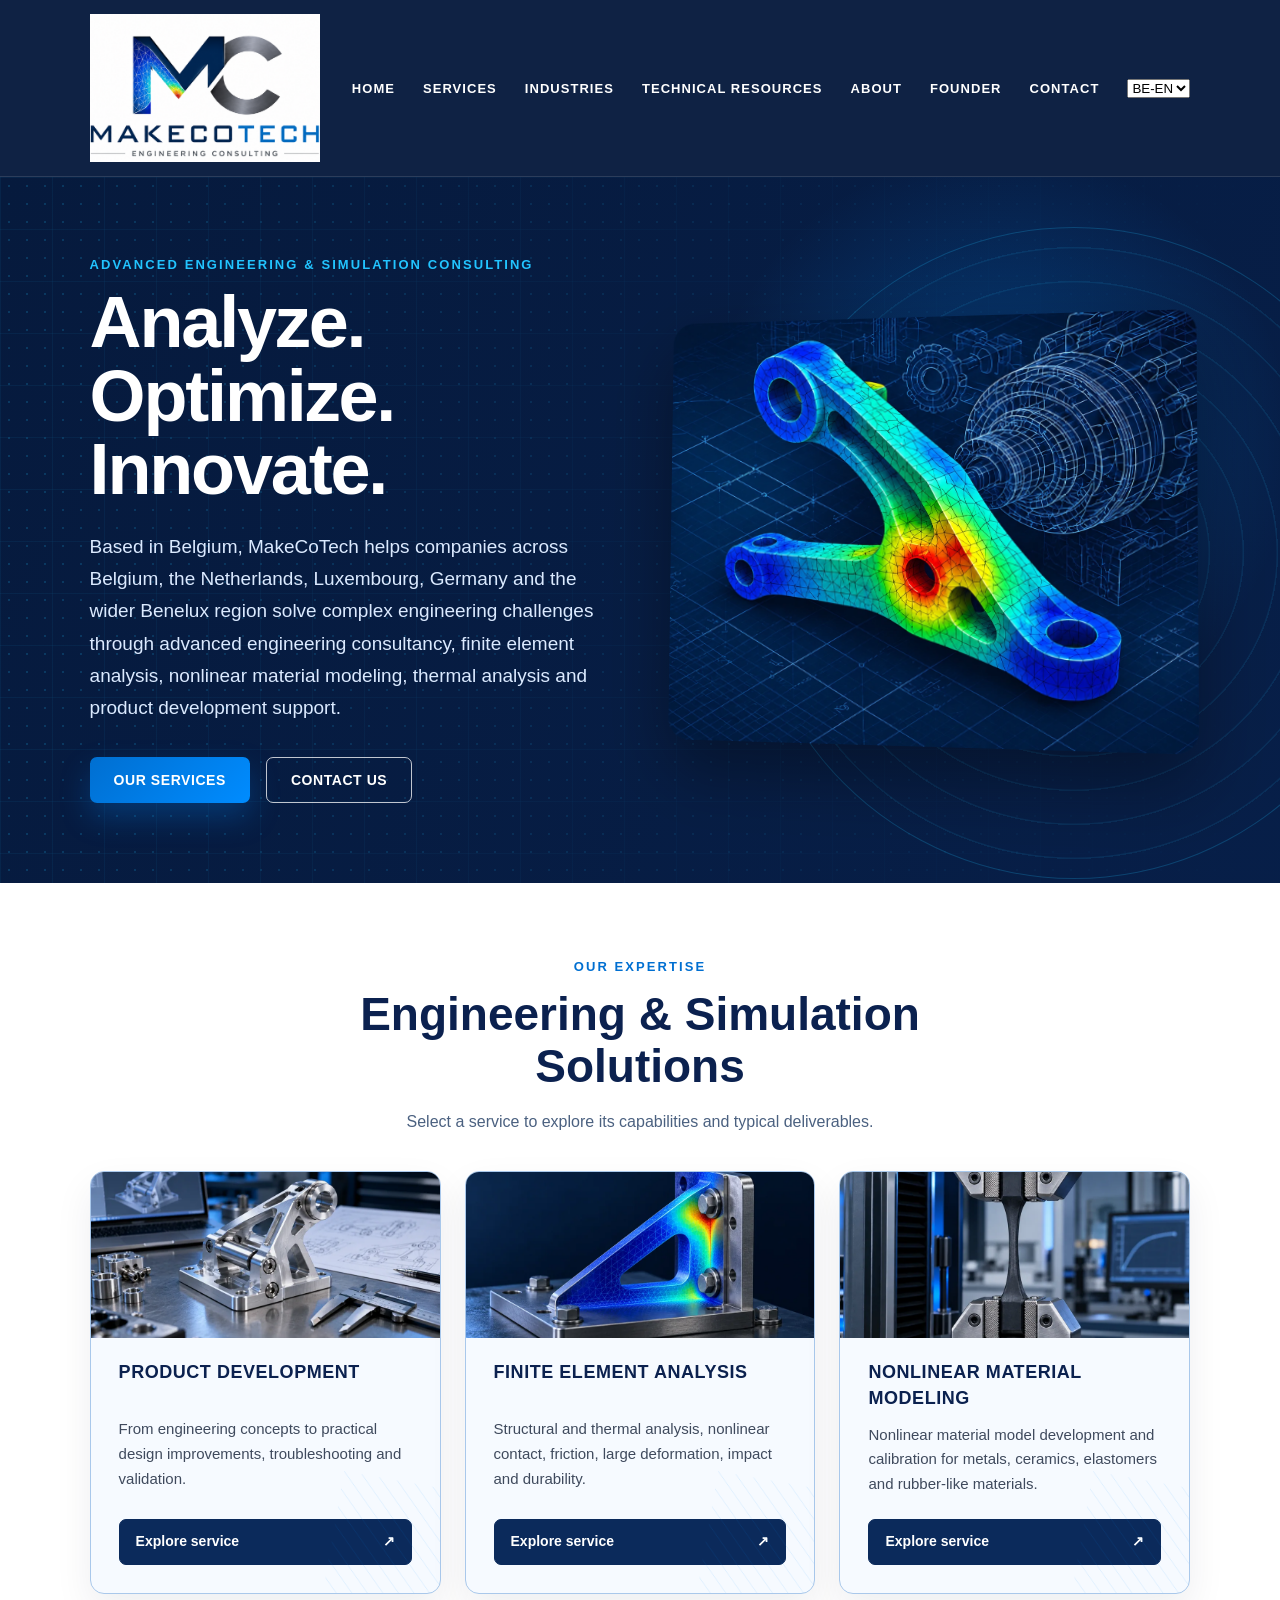
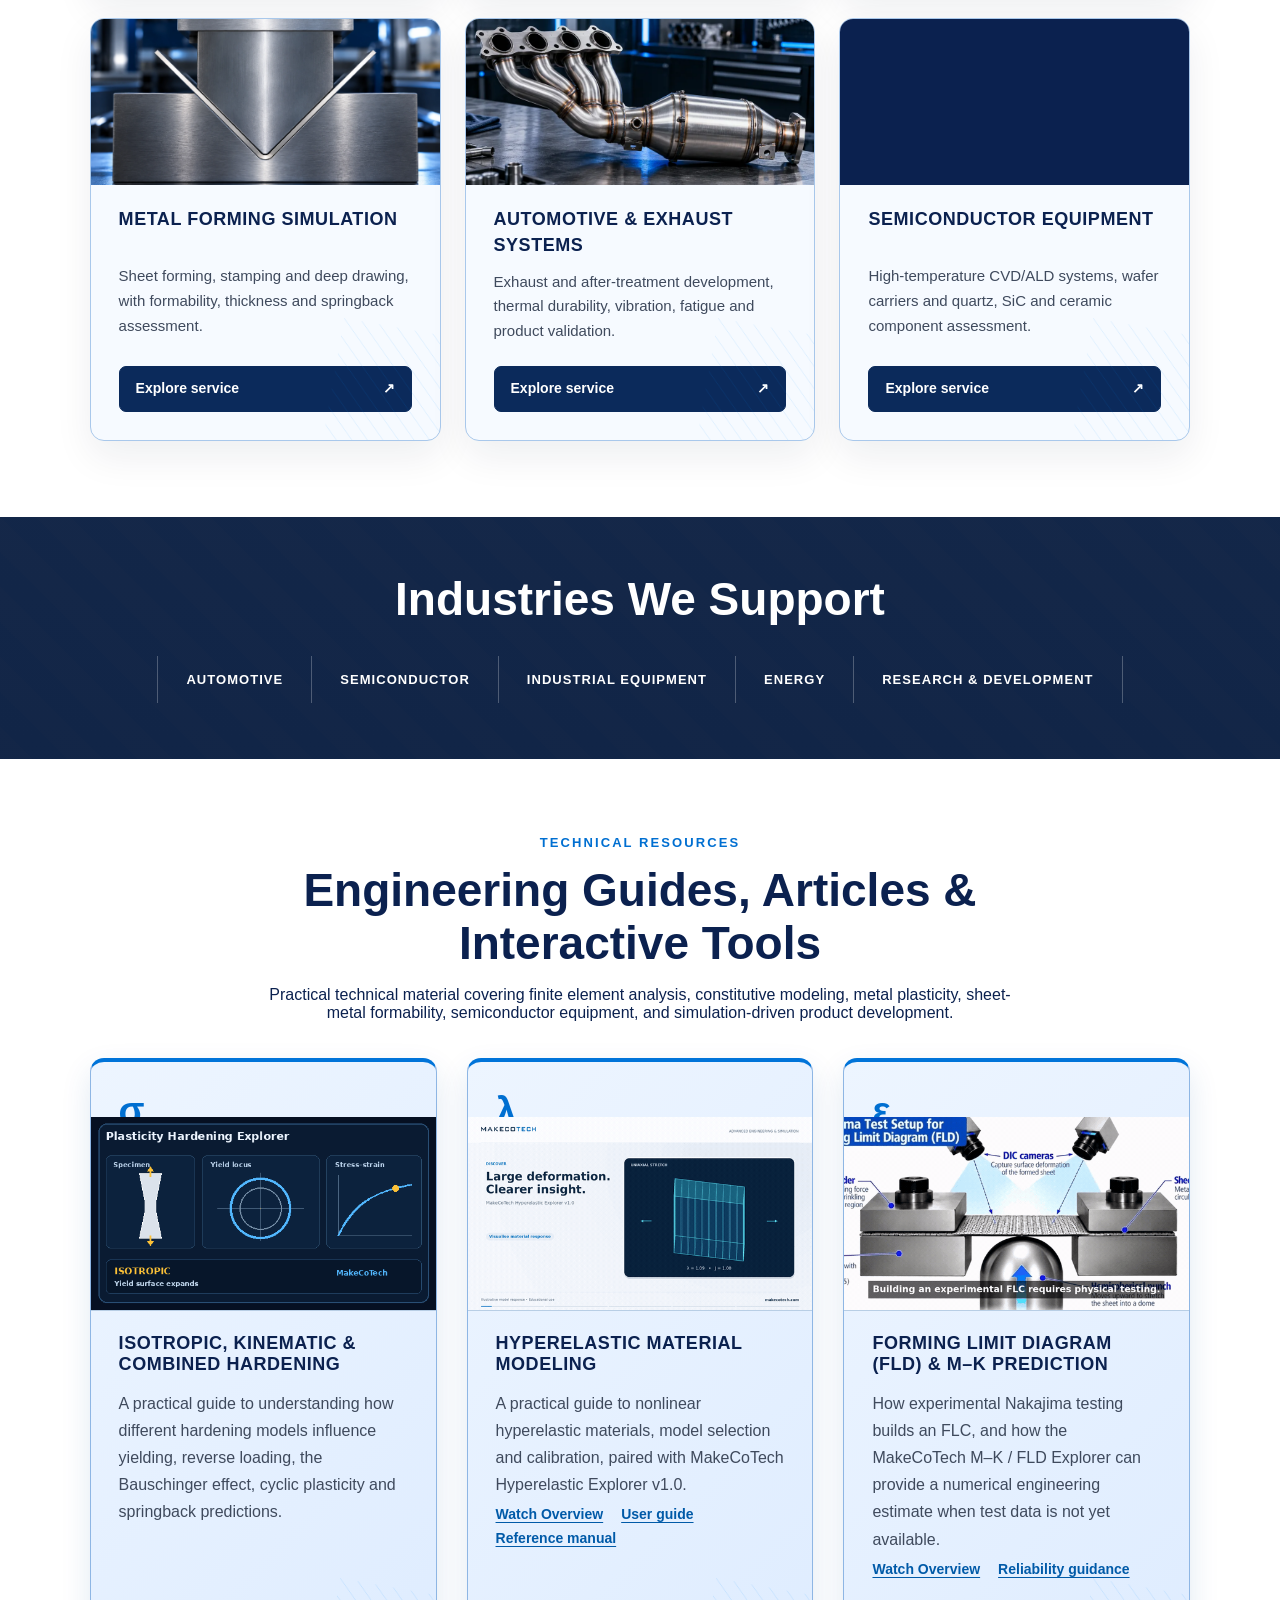
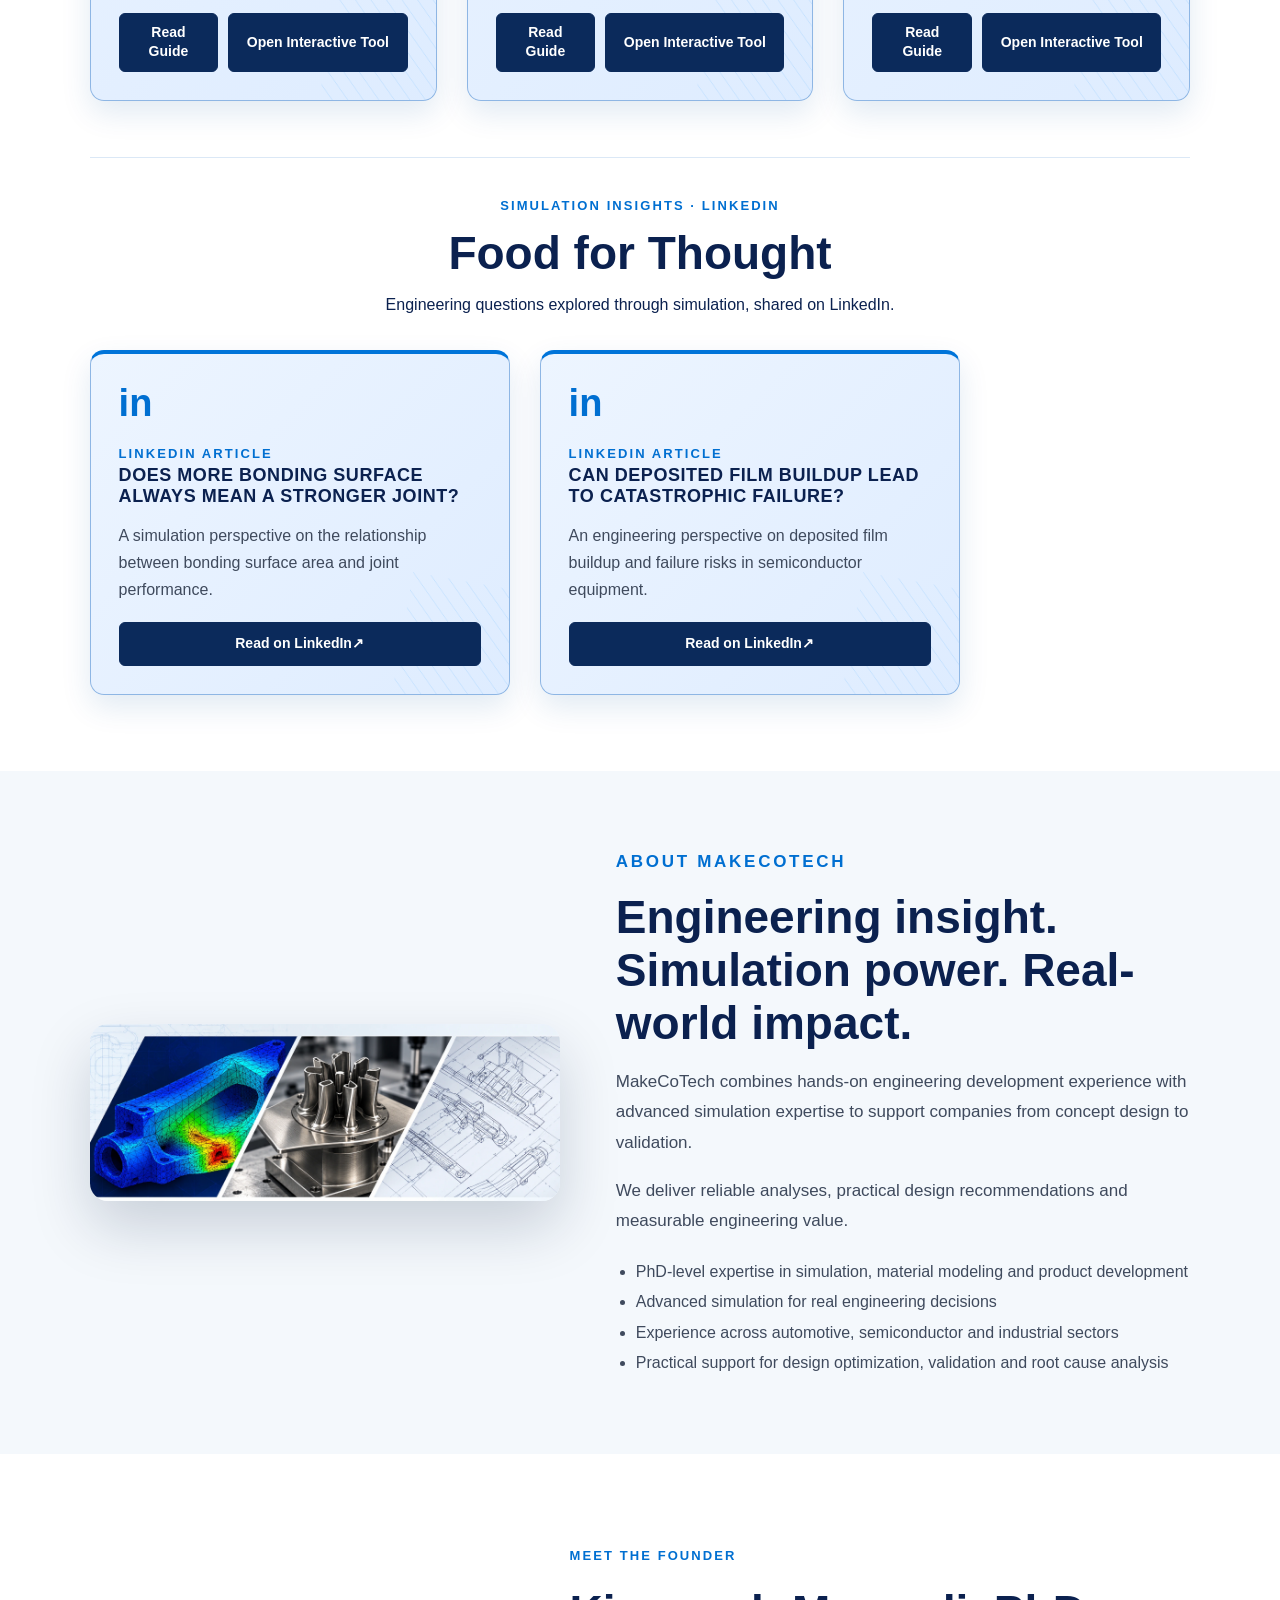
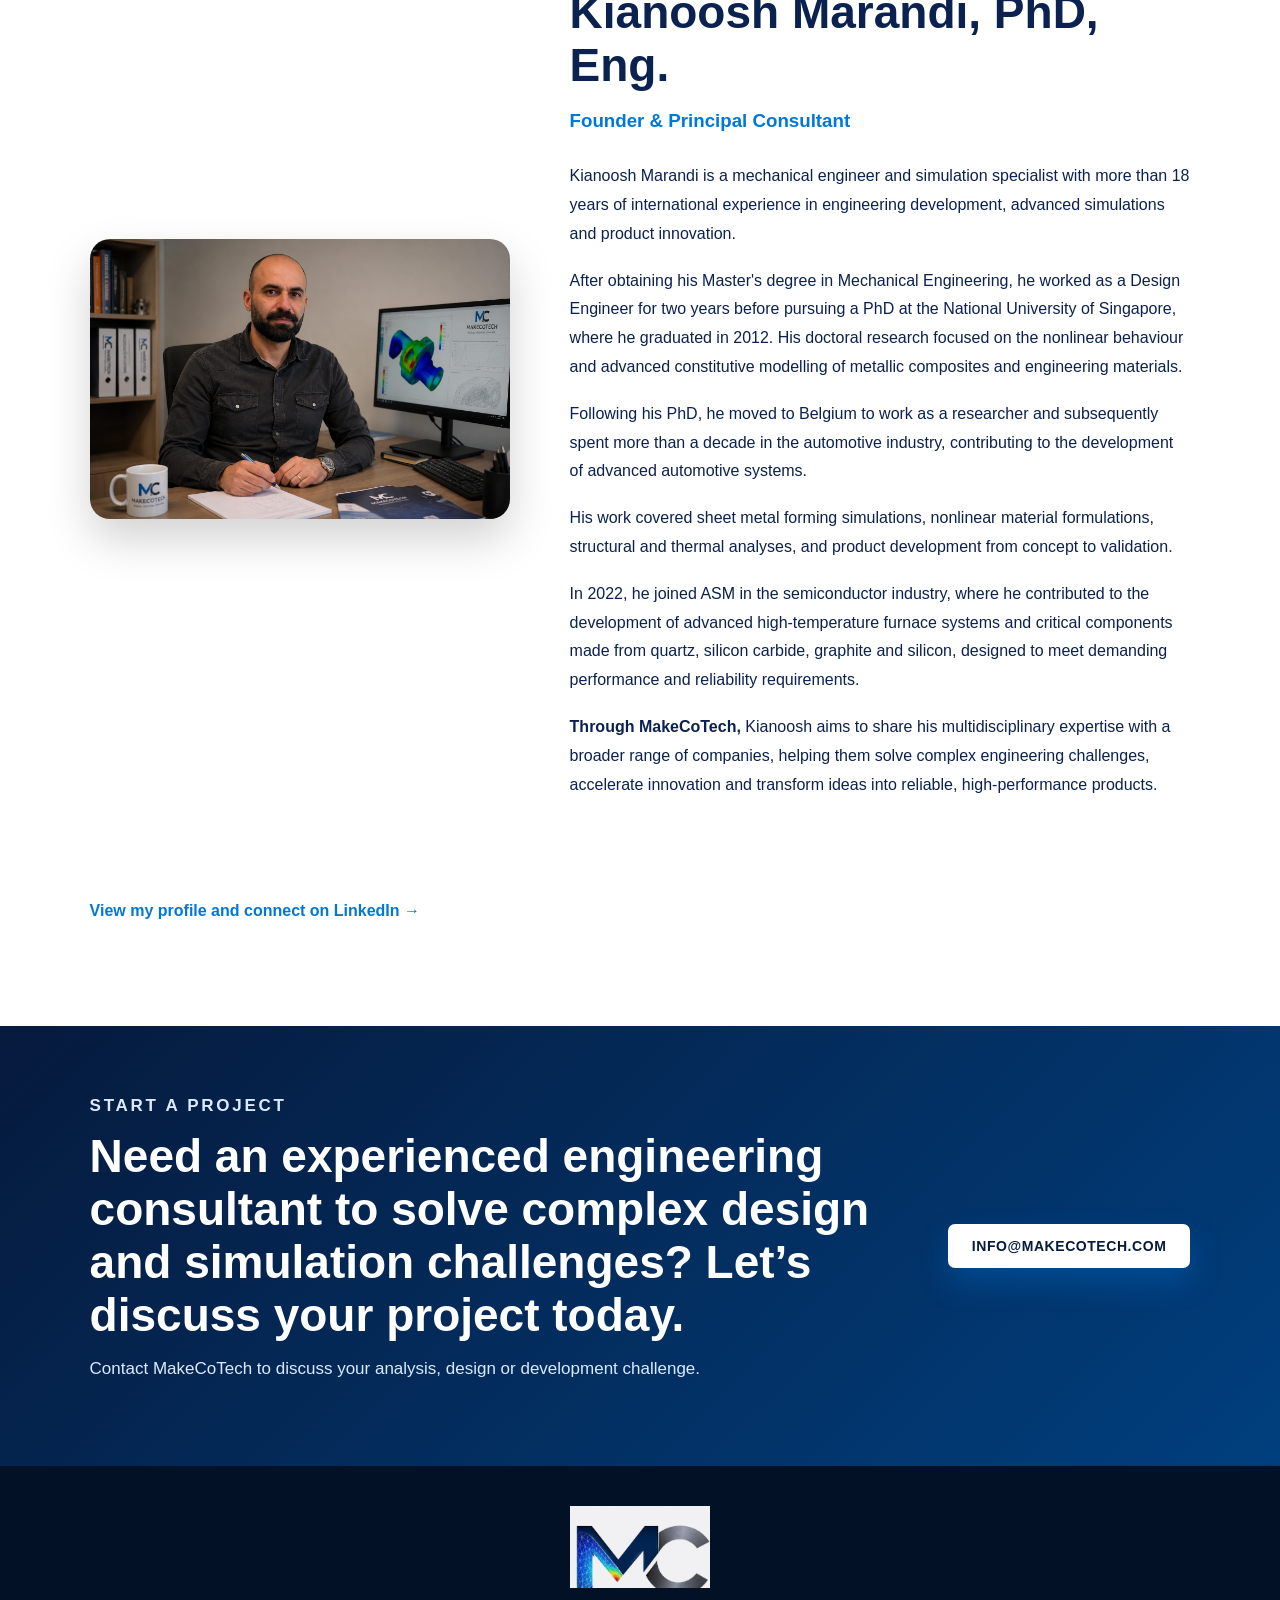
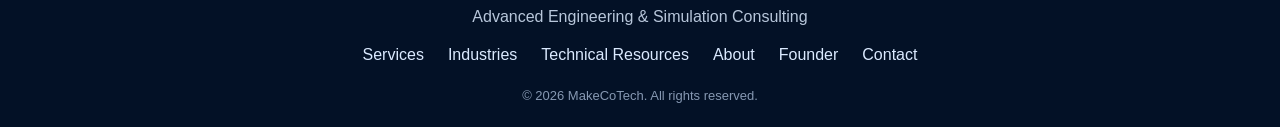
==== commit def2a964: "Update resource-publication card for hardening guide" ====
--- a/index.html
+++ b/index.html
@@ -250,8 +250,11 @@
 <div class="cards resource-cards">
 
 
-<article class="card resource-publication">
+<article class="card resource-publication resource-publication-motion">
 <div class="icon" aria-hidden="true">σ</div>
+<a class="resource-motion" href="plasticity-hardening.html" aria-label="Open Isotropic, Kinematic and Combined Hardening guide">
+<img src="assets/video/MakeCoTech-Hardening-Card.gif" alt="Animated preview showing isotropic, kinematic and combined hardening behavior" loading="lazy" decoding="async" width="560" height="315"/>
+</a>
 <h3><a href="plasticity-hardening.html">Isotropic, Kinematic &amp; Combined Hardening</a></h3>
 <p>A practical guide to understanding how different hardening models influence yielding, reverse loading, the Bauschinger effect, cyclic plasticity and springback predictions.</p>
 <div class="resource-publication-links">
--- a/style.css
+++ b/style.css
@@ -517,7 +517,6 @@
   text-decoration: none;
   font-weight: 700;
 }
-
 .resources .card .btn.secondary:hover {
   background: #0074d9;
   border-color: #0074d9;
@@ -777,7 +776,6 @@
   background: #ffffff;
   box-shadow: 0 5px 15px rgba(11,42,91,0.04);
 }
-
 .article-page .model-card h3 {
   margin: 0 0 6px;
   color: #0b2a5b;
@@ -1037,7 +1035,6 @@
 .article-page #resetBtn:hover {
   filter: brightness(1.08);
 }
-
 .article-page #resetBtn:active {
   transform: translateY(3px);
 
@@ -1301,3 +1298,65 @@
 .service-forming-media img {
   object-fit: contain;
 }
+
+/* =========================================
+   ANIMATED TECHNICAL RESOURCE PREVIEWS
+   ========================================= */
+
+.resources .resource-cards {
+  display: grid;
+  grid-template-columns: repeat(3, minmax(0, 1fr));
+  gap: 30px;
+  align-items: stretch;
+  justify-content: stretch;
+}
+
+.resources .resource-cards .resource-publication {
+  width: 100%;
+  max-width: none;
+}
+
+.resource-publication-motion .resource-motion {
+  position: relative;
+  z-index: 2;
+  display: block;
+  width: calc(100% + 56px);
+  margin: -28px -28px 22px;
+  aspect-ratio: 16 / 9;
+  overflow: hidden;
+  background: #061a3d;
+  border-bottom: 1px solid #b8cee5;
+}
+
+.resource-publication-motion .resource-motion img {
+  display: block;
+  width: 100%;
+  height: 100%;
+  object-fit: cover;
+}
+
+.resource-publication-motion .icon {
+  margin-bottom: 12px;
+}
+
+/* Keep the title's full-card click layer from blocking the animated media. */
+.resources .resource-publication h3 a::after {
+  pointer-events: none;
+}
+
+.resources .resource-motion:focus-visible {
+  outline: 3px solid #008cff;
+  outline-offset: 3px;
+}
+
+@media (max-width: 1100px) {
+  .resources .resource-cards {
+    grid-template-columns: repeat(2, minmax(0, 1fr));
+  }
+}
+
+@media (max-width: 700px) {
+  .resources .resource-cards {
+    grid-template-columns: minmax(0, 1fr);
+  }
+}
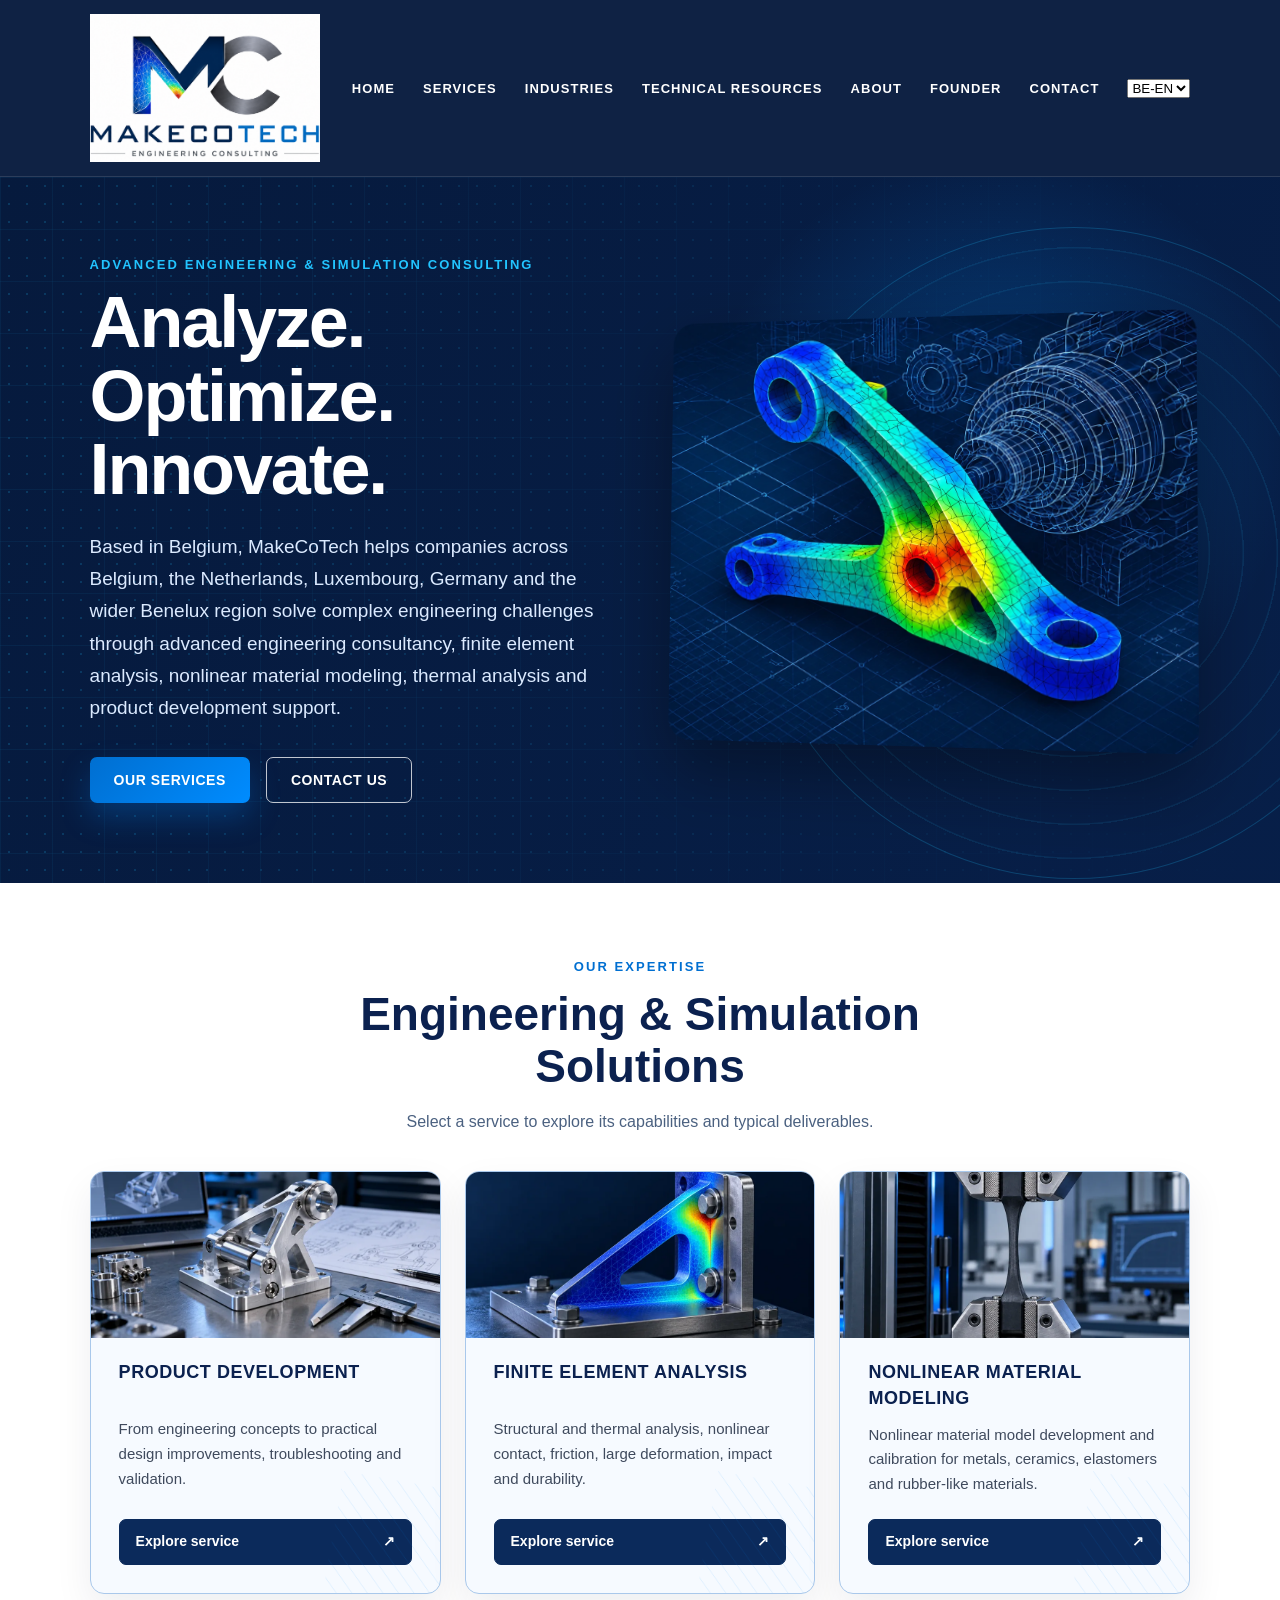
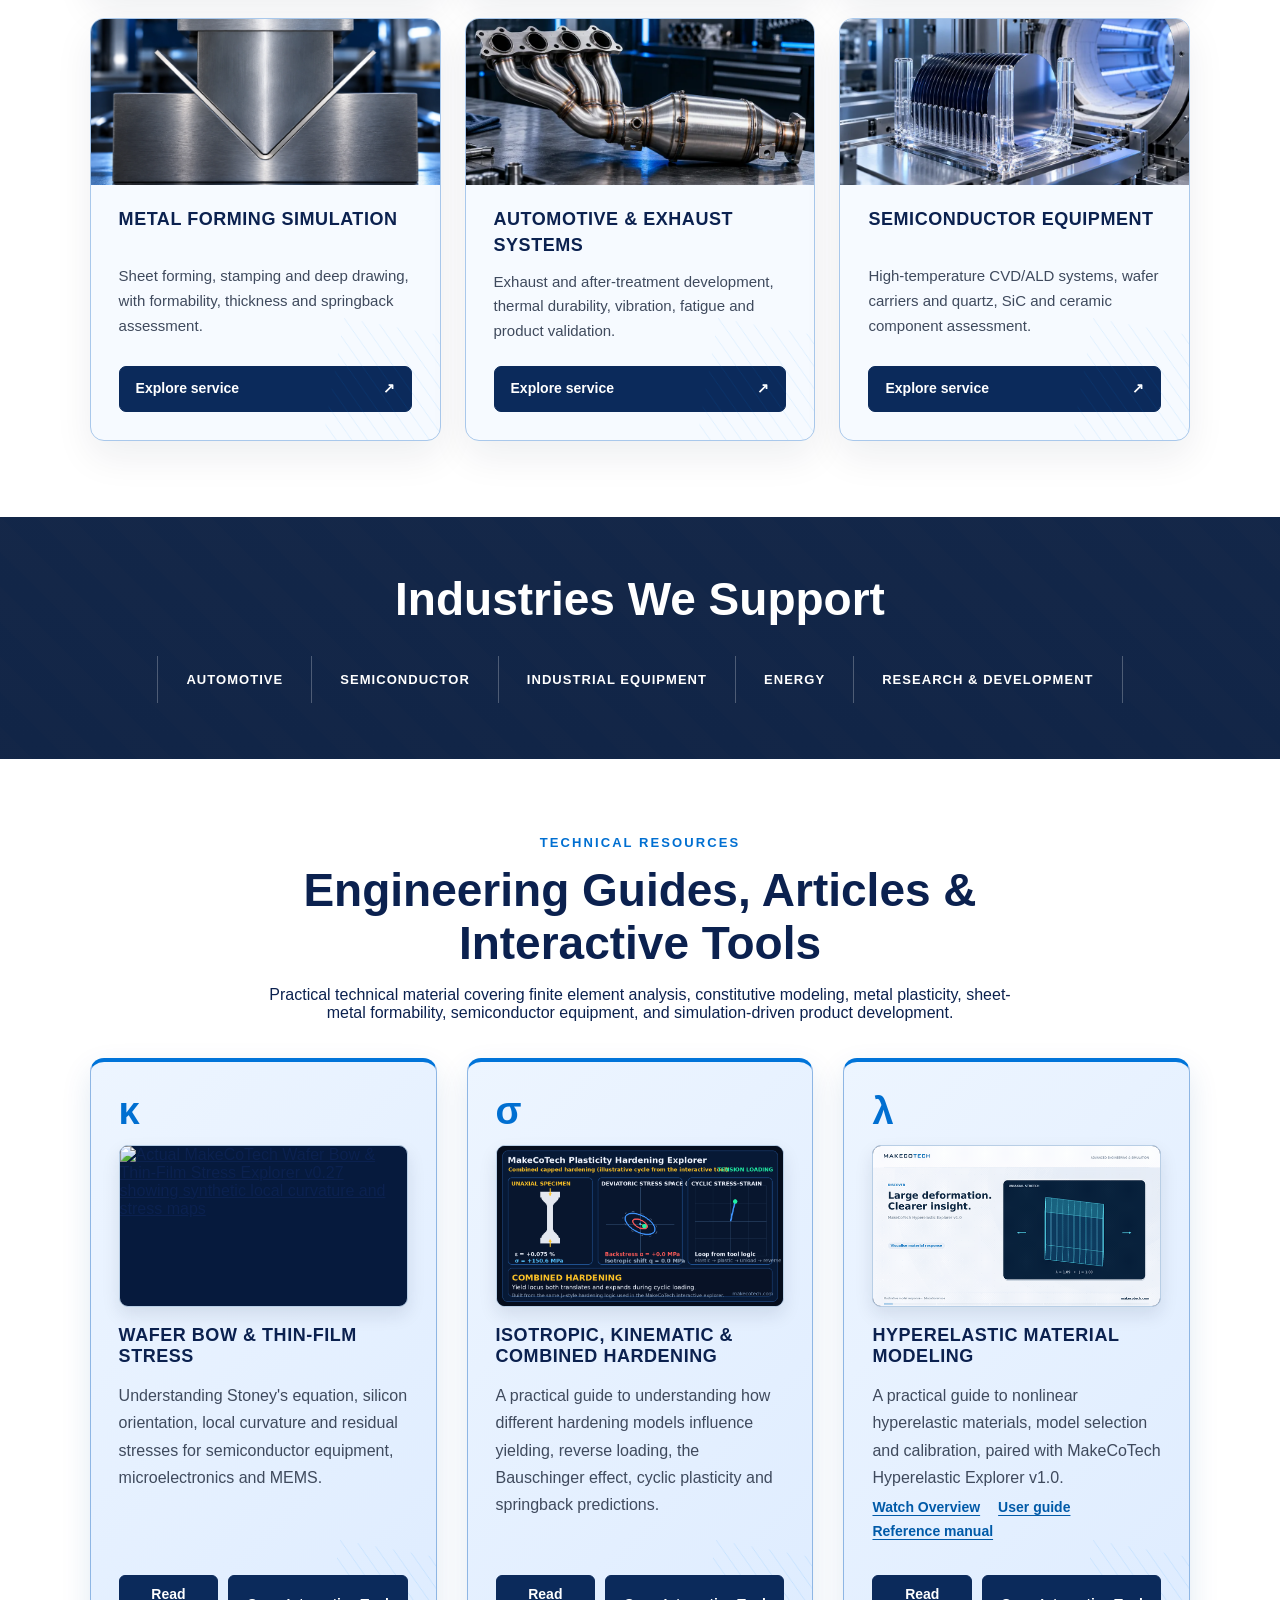
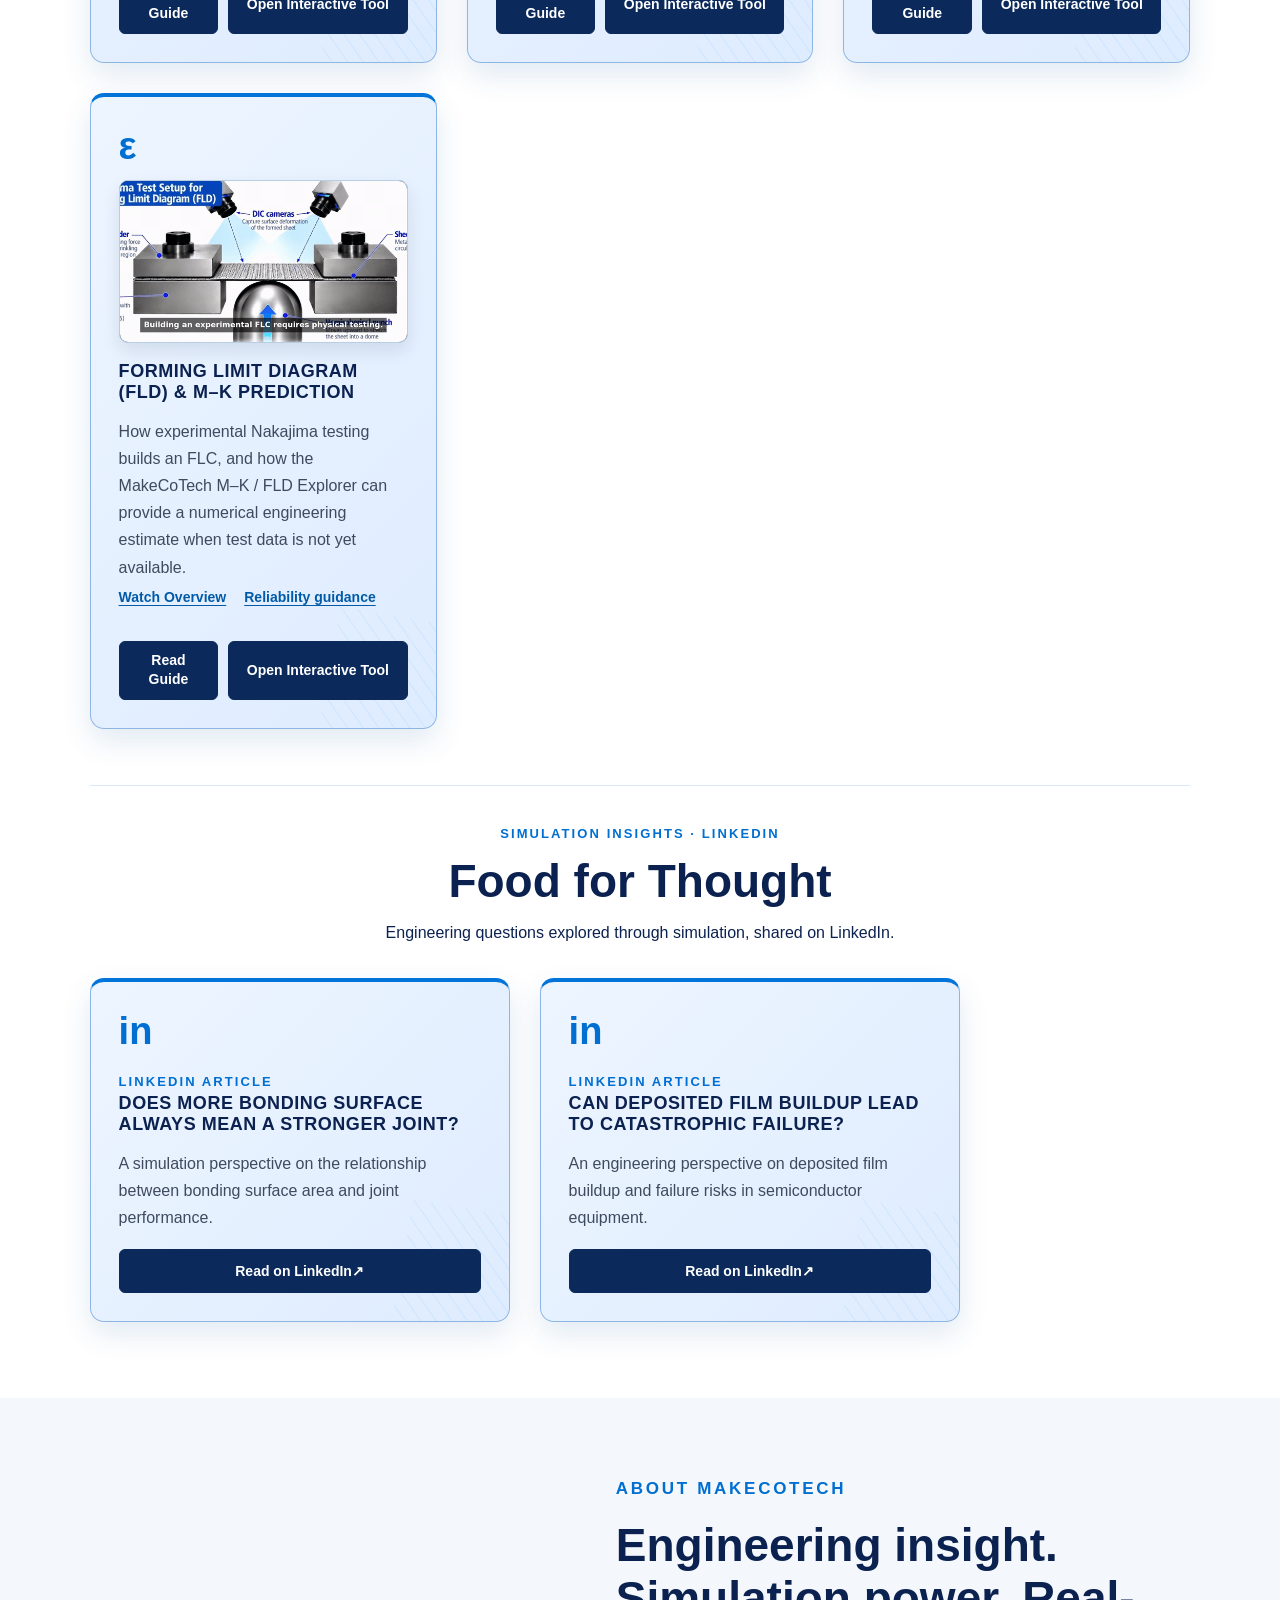
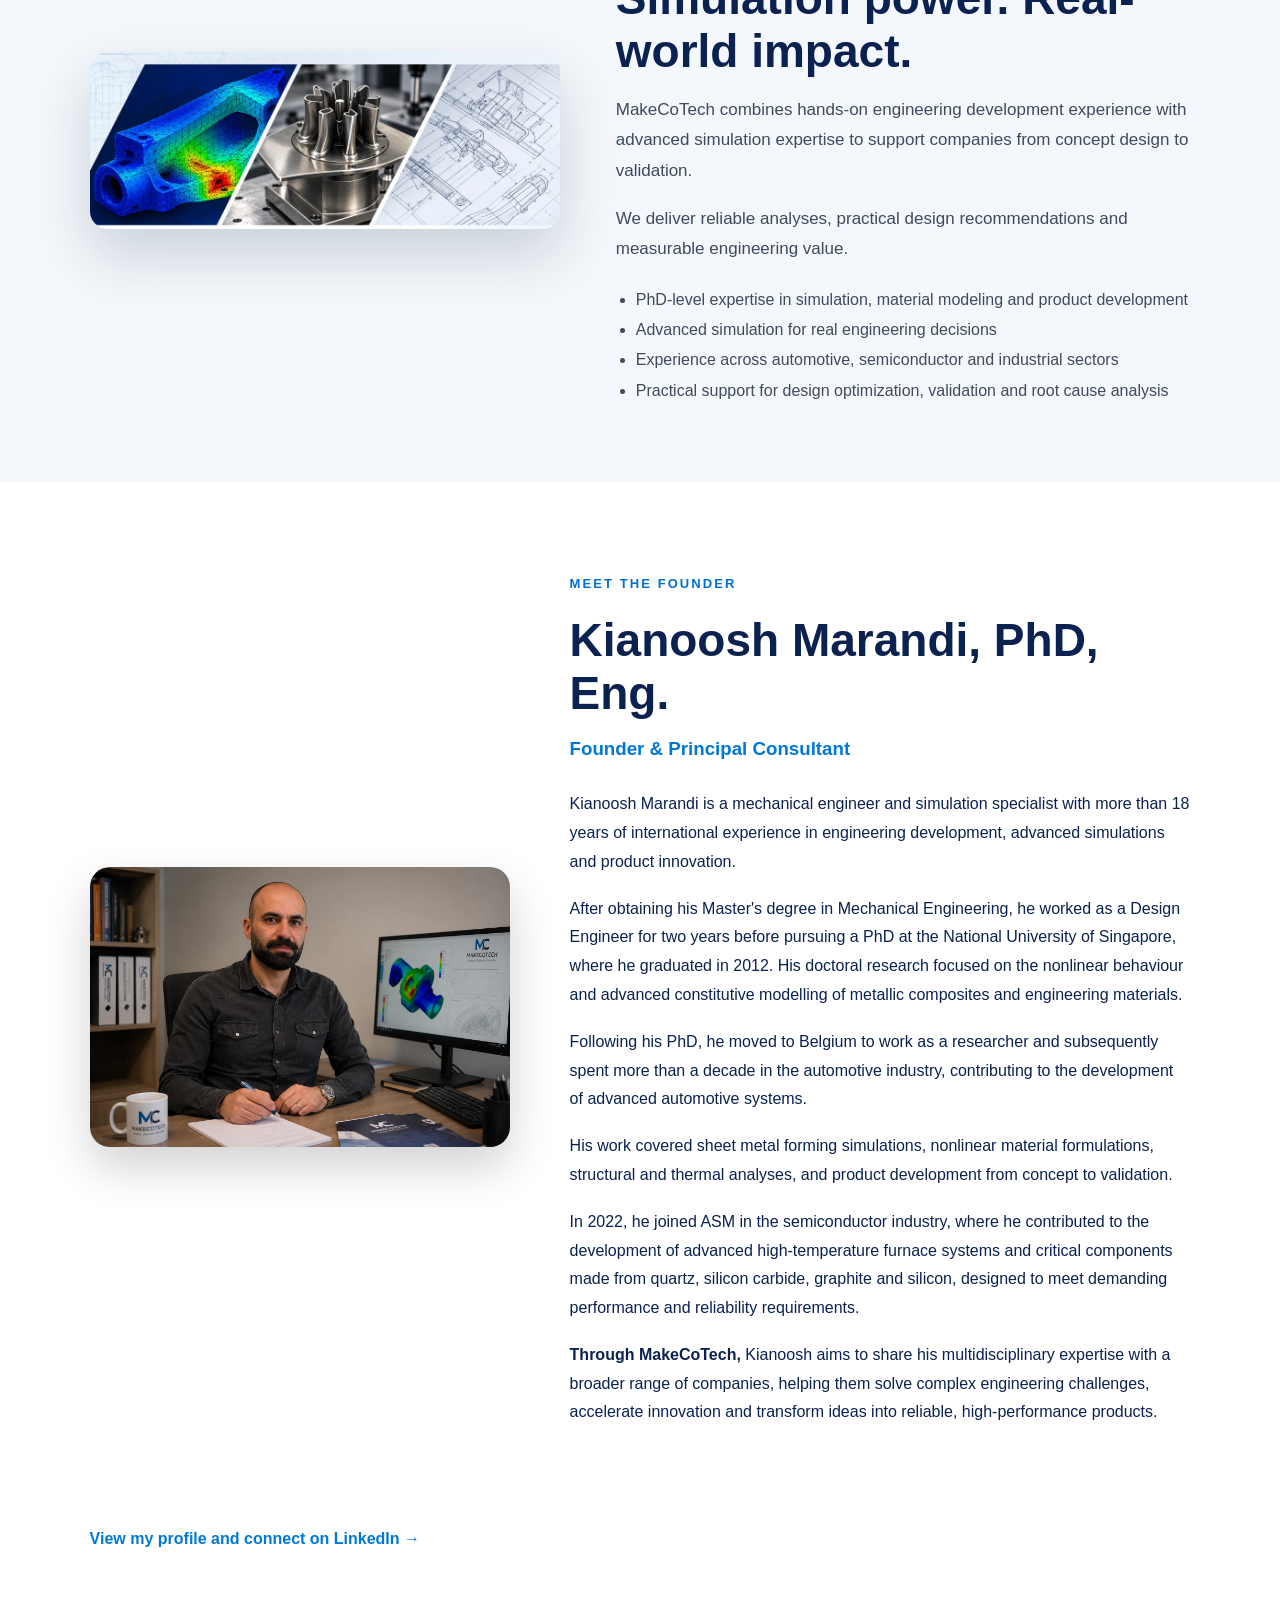
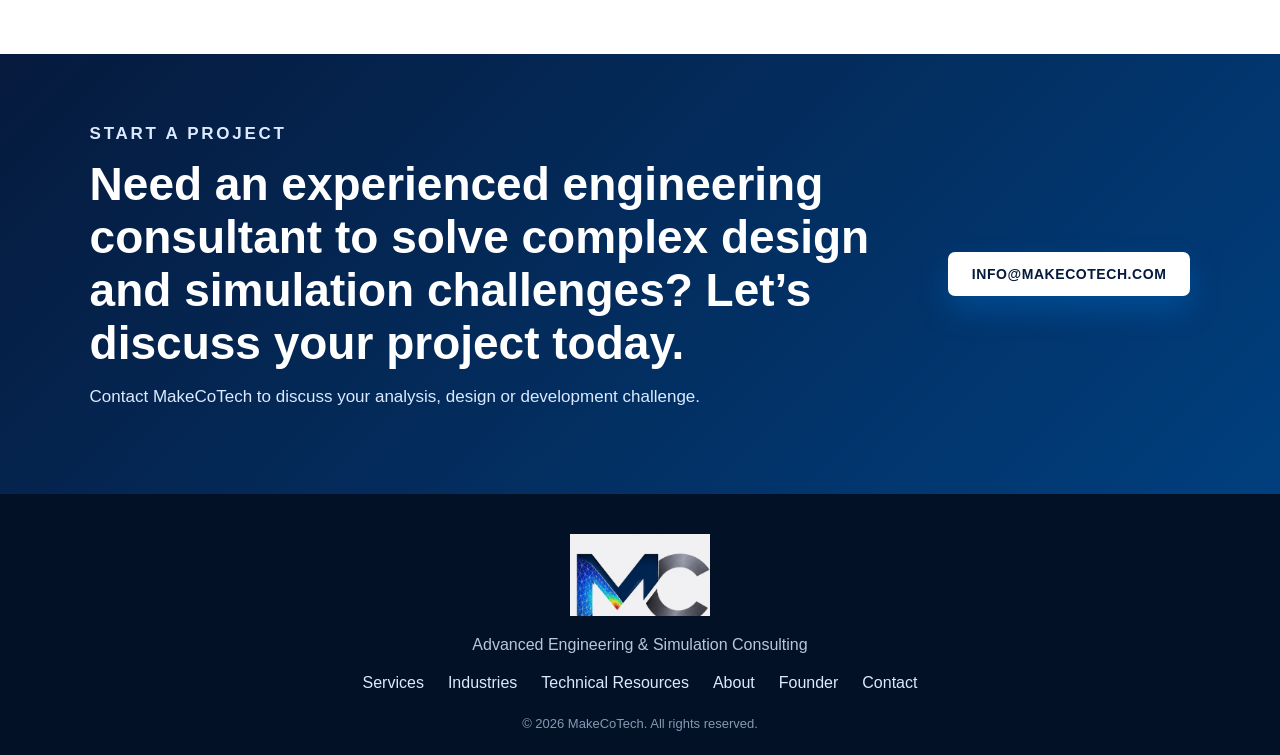
==== commit d3e431ba: "Draft: add wafer Stoney article and explorer links to index.html" ====
--- a/index.html
+++ b/index.html
@@ -248,6 +248,23 @@
 
 
 <div class="cards resource-cards">
+
+<!-- BEGIN MakeCoTech Wafer Bow & Thin-Film Stress -->
+<article class="card resource-publication resource-publication-motion wafer-resource-card">
+  <div class="icon" aria-hidden="true">κ</div>
+  <a class="resource-motion" href="stoney-equation-wafer-curvature.html" aria-label="Read the MakeCoTech Stoney equation and wafer-curvature guide">
+    <img src="assets/wafer-bow/MakeCoTech_ActualTool_Stress_Maps_v027.png" width="560" height="315" loading="lazy" decoding="async"
+         alt="Actual MakeCoTech Wafer Bow & Thin-Film Stress Explorer v0.27 showing synthetic local curvature and stress maps" />
+  </a>
+  <h3><a href="stoney-equation-wafer-curvature.html">Wafer Bow &amp; Thin-Film Stress</a></h3>
+  <p>Understanding Stoney's equation, silicon orientation, local curvature and residual stresses for semiconductor equipment, microelectronics and MEMS.</p>
+  <div class="resource-publication-links">
+    <a href="stoney-equation-wafer-curvature.html">Read Guide</a>
+    <a href="MakeCoTech_Wafer_Bow_Stress_Explorer_v0.27.html">Open Interactive Tool</a>
+  </div>
+</article>
+<!-- END MakeCoTech Wafer Bow & Thin-Film Stress -->
+
 
 
 <article class="card resource-publication resource-publication-motion">
--- a/style.css
+++ b/style.css
@@ -1320,12 +1320,14 @@
   position: relative;
   z-index: 2;
   display: block;
-  width: calc(100% + 56px);
-  margin: -28px -28px 22px;
+  width: 100%;
+  margin: 0 0 18px;
   aspect-ratio: 16 / 9;
   overflow: hidden;
   background: #061a3d;
-  border-bottom: 1px solid #b8cee5;
+  border: 1px solid #b8cee5;
+  border-radius: 9px;
+  box-shadow: 0 8px 18px rgba(6,26,61,.10);
 }
 
 .resource-publication-motion .resource-motion img {
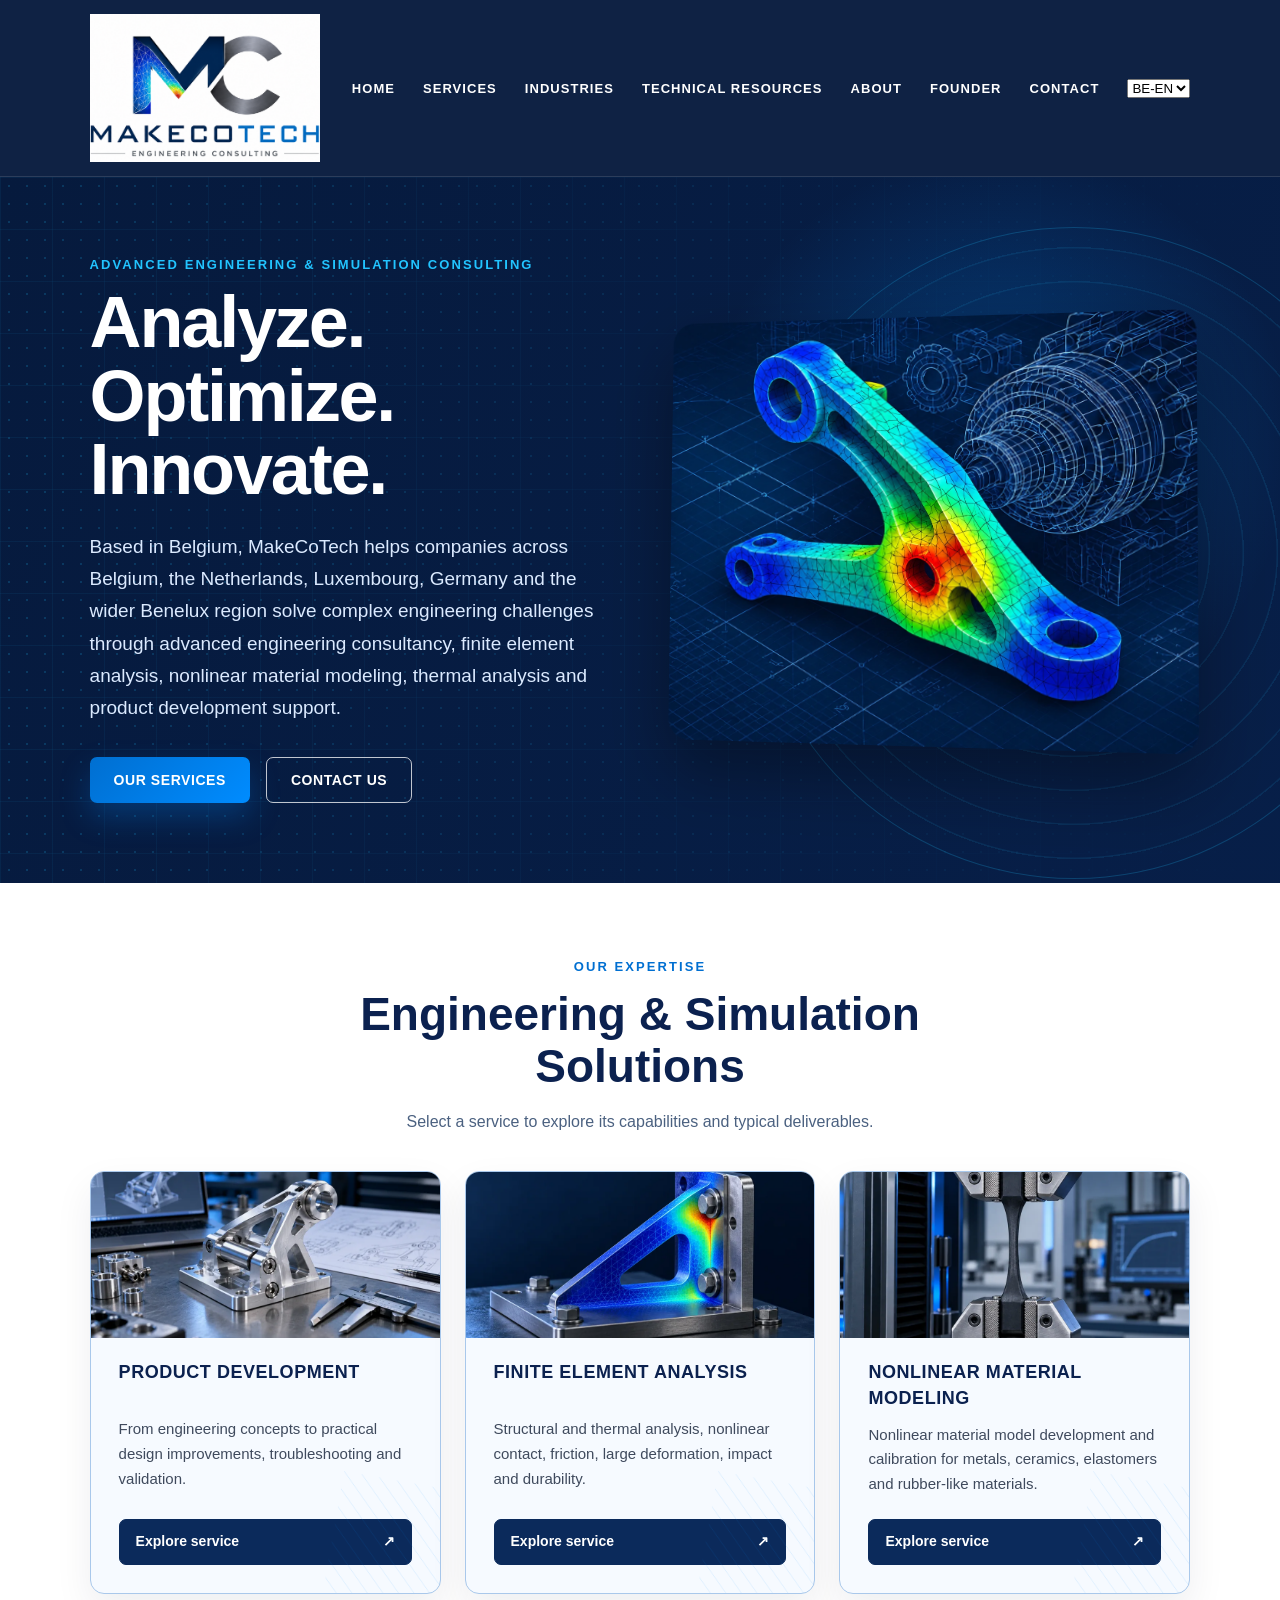
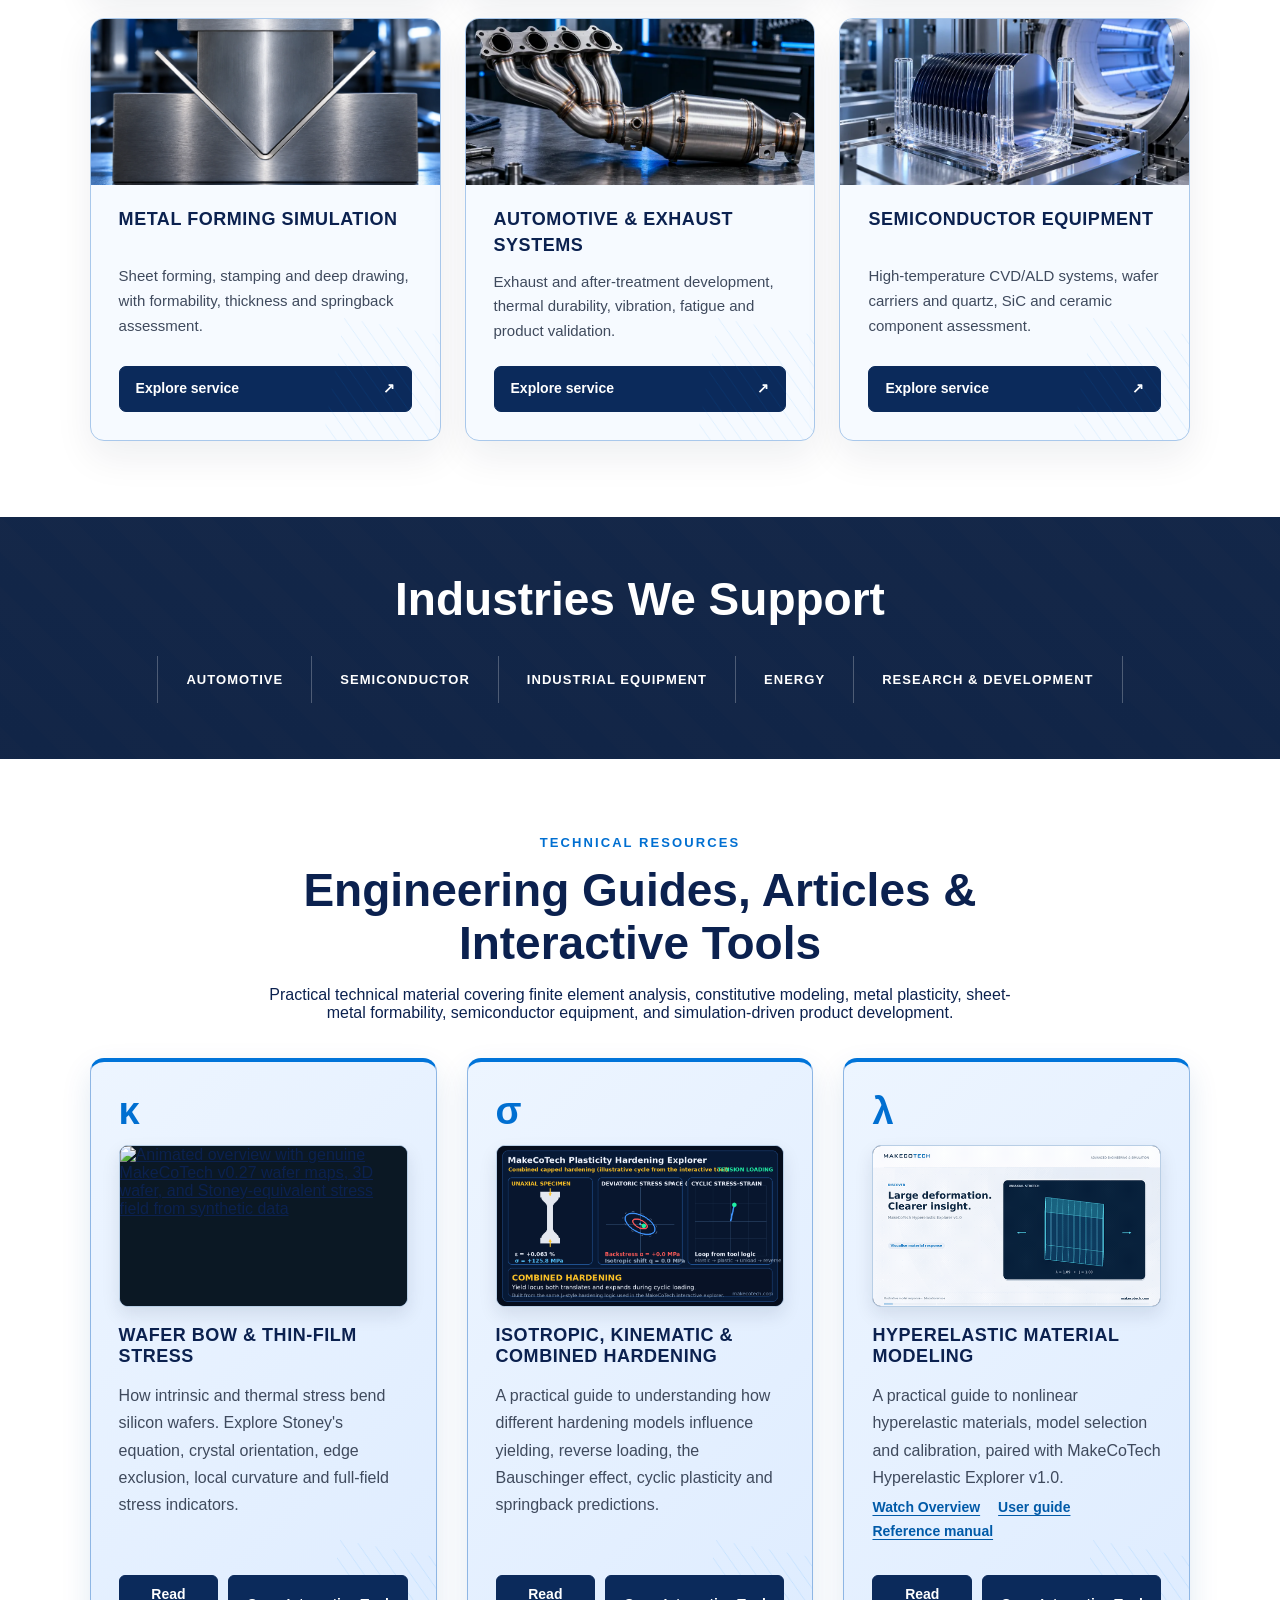
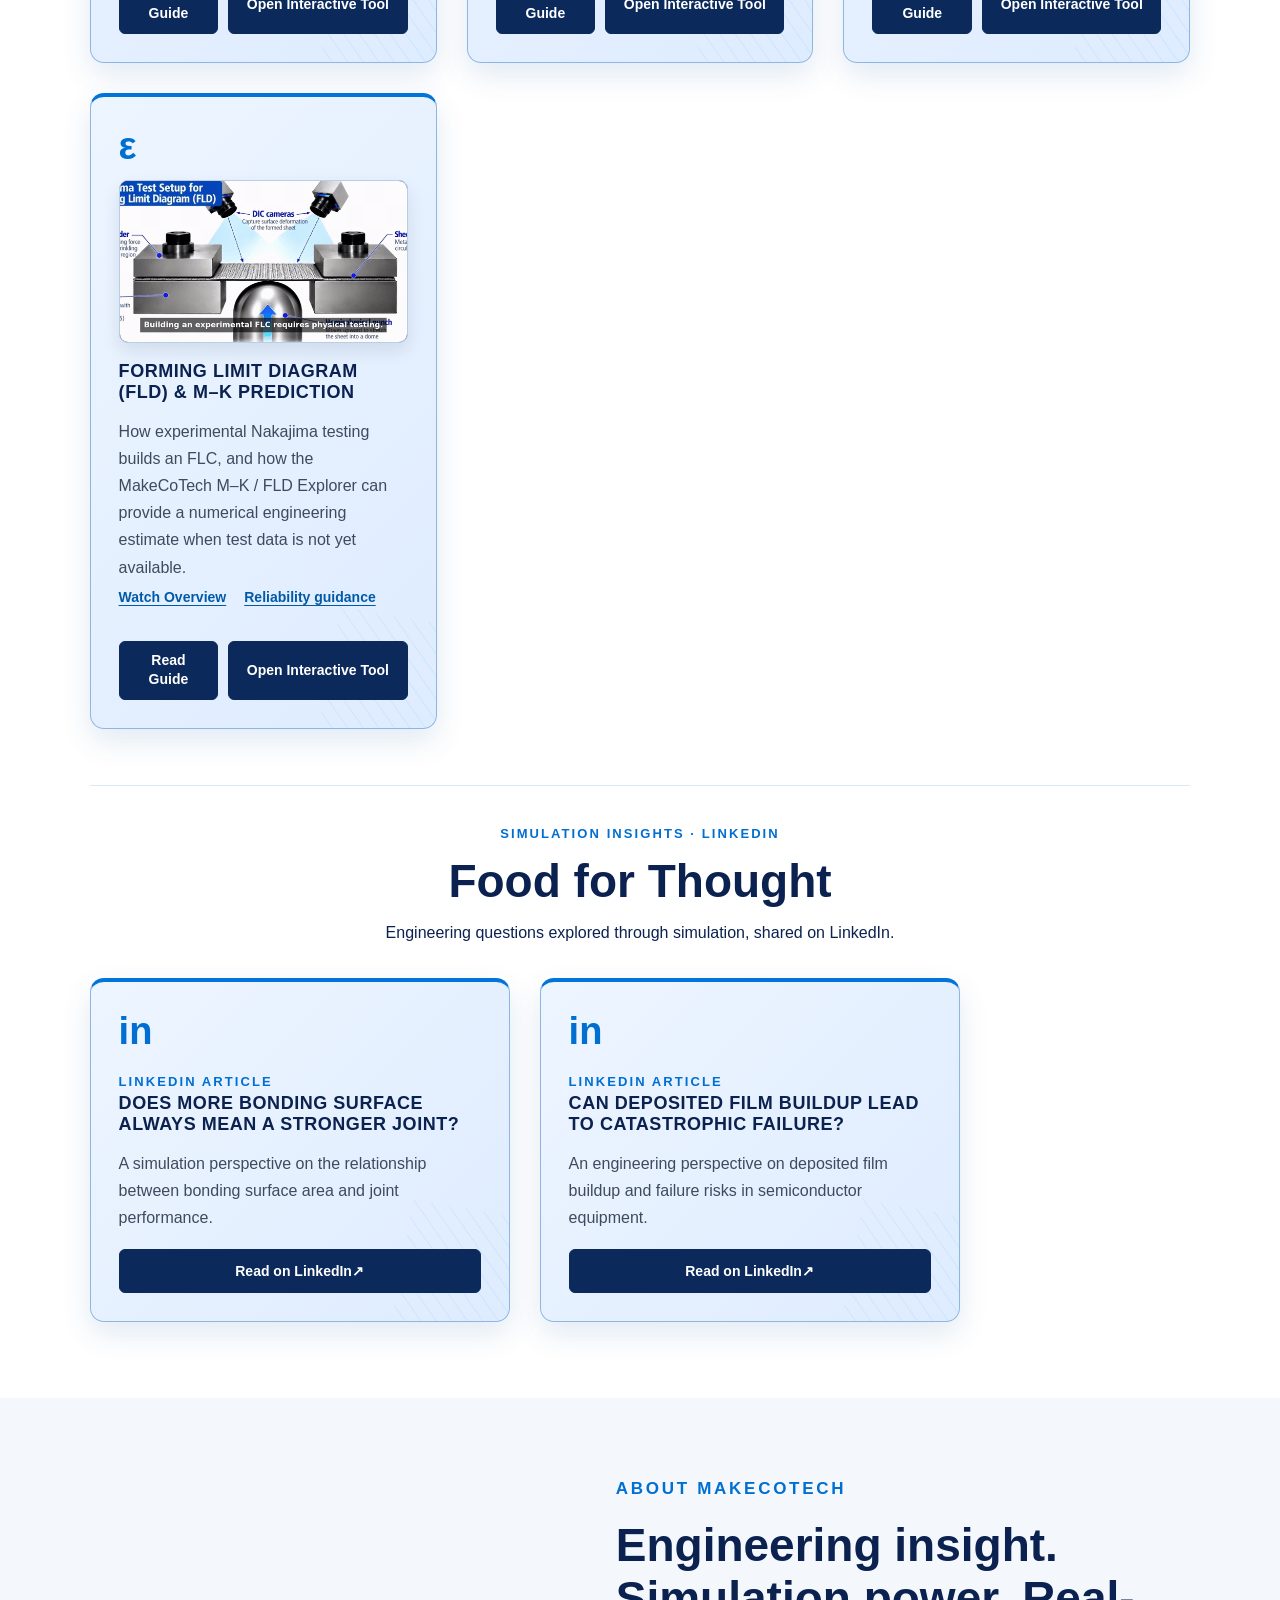
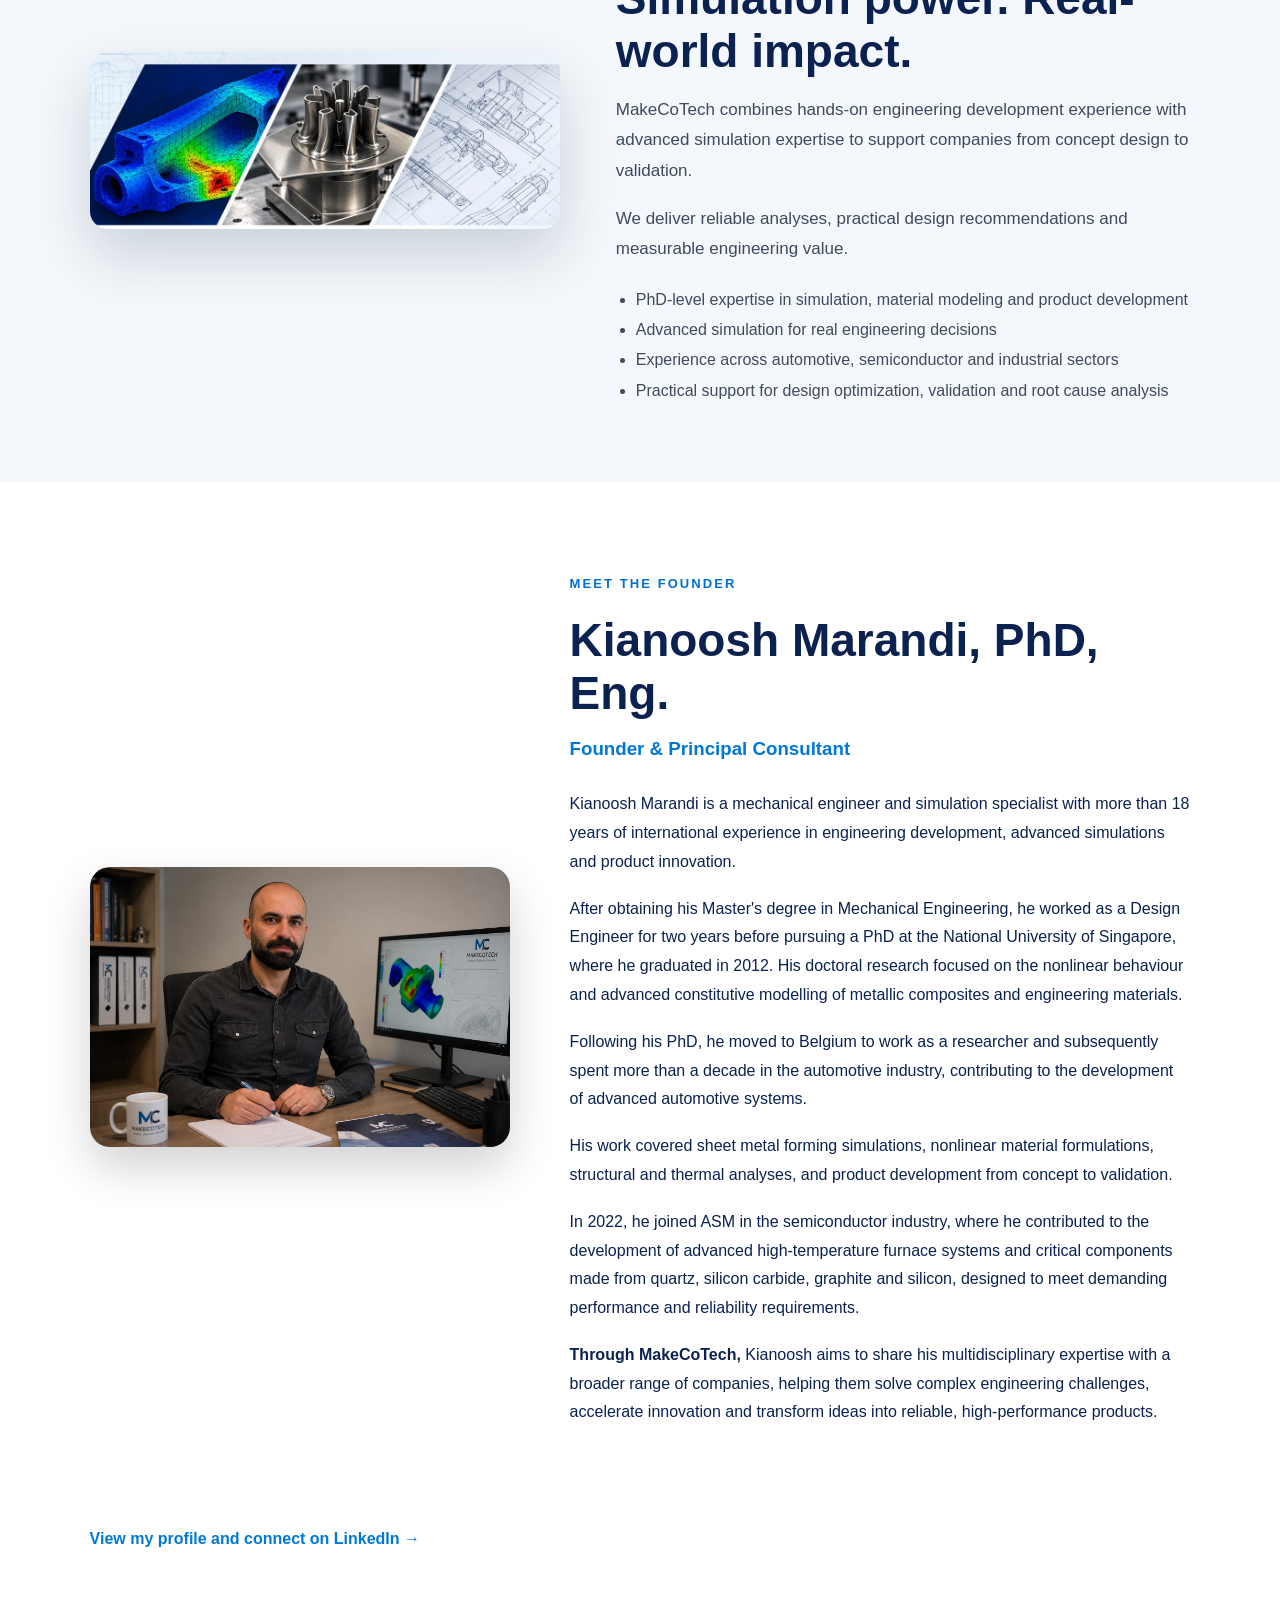
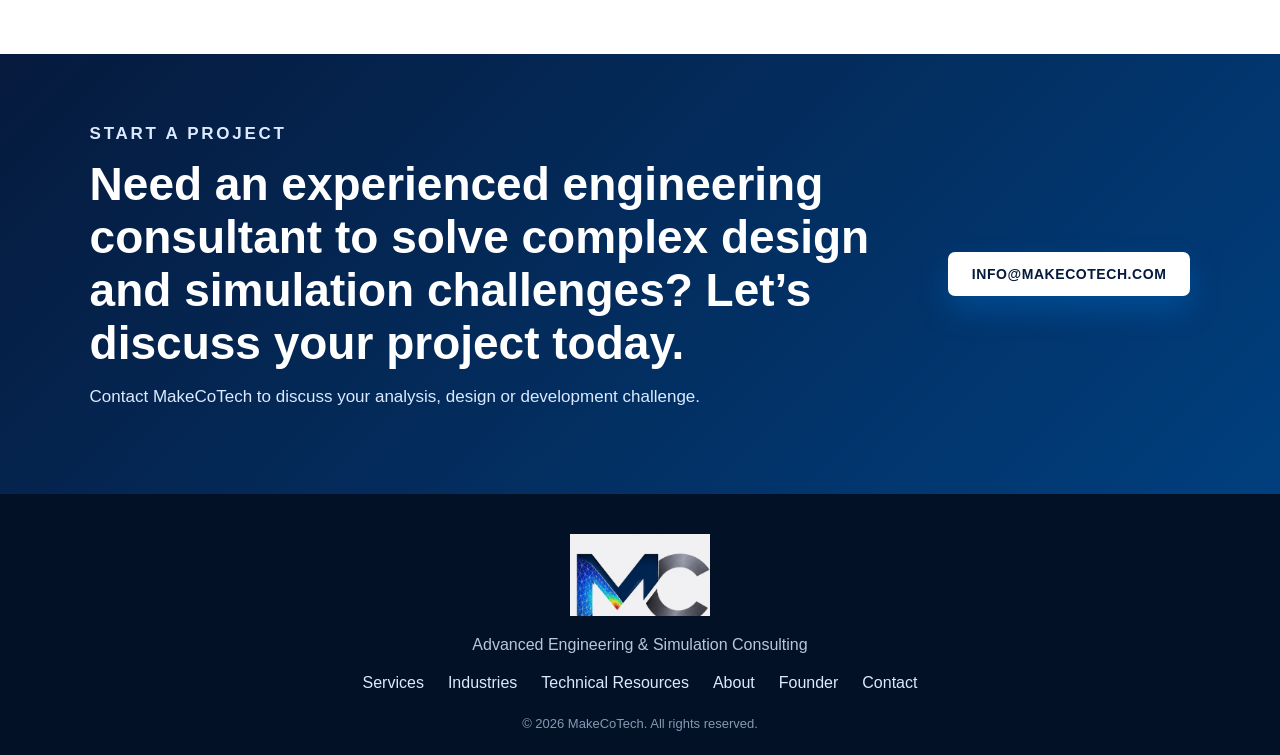
==== commit 3d2f1e79: "Add MakeCoTech Wafer Bow resource card to homepage Added a new article card for the MakeCoTech Wafer" ====
--- a/index.html
+++ b/index.html
@@ -249,21 +249,16 @@
 
 <div class="cards resource-cards">
 
-<!-- BEGIN MakeCoTech Wafer Bow & Thin-Film Stress -->
-<article class="card resource-publication resource-publication-motion wafer-resource-card">
-  <div class="icon" aria-hidden="true">κ</div>
-  <a class="resource-motion" href="stoney-equation-wafer-curvature.html" aria-label="Read the MakeCoTech Stoney equation and wafer-curvature guide">
-    <img src="assets/wafer-bow/MakeCoTech_ActualTool_Stress_Maps_v027.png" width="560" height="315" loading="lazy" decoding="async"
-         alt="Actual MakeCoTech Wafer Bow & Thin-Film Stress Explorer v0.27 showing synthetic local curvature and stress maps" />
-  </a>
-  <h3><a href="stoney-equation-wafer-curvature.html">Wafer Bow &amp; Thin-Film Stress</a></h3>
-  <p>Understanding Stoney's equation, silicon orientation, local curvature and residual stresses for semiconductor equipment, microelectronics and MEMS.</p>
-  <div class="resource-publication-links">
-    <a href="stoney-equation-wafer-curvature.html">Read Guide</a>
-    <a href="MakeCoTech_Wafer_Bow_Stress_Explorer_v0.27.html">Open Interactive Tool</a>
-  </div>
-</article>
-<!-- END MakeCoTech Wafer Bow & Thin-Film Stress -->
+<!-- MakeCoTech Wafer Bow & Thin-Film Stress Explorer — homepage card -->
+<article class="card resource-publication resource-publication-motion wafer-resource-card" lang="en">
+<div class="icon" aria-hidden="true">κ</div>
+<a class="resource-motion" href="stoney-equation-wafer-curvature.html" aria-label="Read the guide to Stoney's equation and wafer curvature">
+<img src="assets/wafer-bow/MakeCoTech-Wafer-Bow-Tool-Card.gif" alt="Animated overview with genuine MakeCoTech v0.27 wafer maps, 3D wafer, and Stoney-equivalent stress field from synthetic data" width="560" height="315" loading="lazy" decoding="async" />
+</a>
+<h3><a href="stoney-equation-wafer-curvature.html">Wafer Bow &amp; Thin-Film Stress</a></h3>
+<p>How intrinsic and thermal stress bend silicon wafers. Explore Stoney's equation, crystal orientation, edge exclusion, local curvature and full-field stress indicators.</p>
+<div class="resource-publication-links"><a href="stoney-equation-wafer-curvature.html">Read Guide</a><a href="MakeCoTech_Wafer_Bow_Stress_Explorer_v0.27.html">Open Interactive Tool</a></div>
+</article>
 
 
 
--- a/style.css
+++ b/style.css
@@ -1362,3 +1362,14 @@
     grid-template-columns: minmax(0, 1fr);
   }
 }
+
+
+/* Wafer Bow & Thin-Film Stress resource card — shared by EN and FR indexes.
+   Uses the site's existing MakeCoTech palette and card components. */
+.resources .wafer-resource-card .resource-motion img {
+  width: 100%;
+  height: auto;
+  aspect-ratio: 16 / 9;
+  object-fit: contain;
+  background: #0b1824;
+}
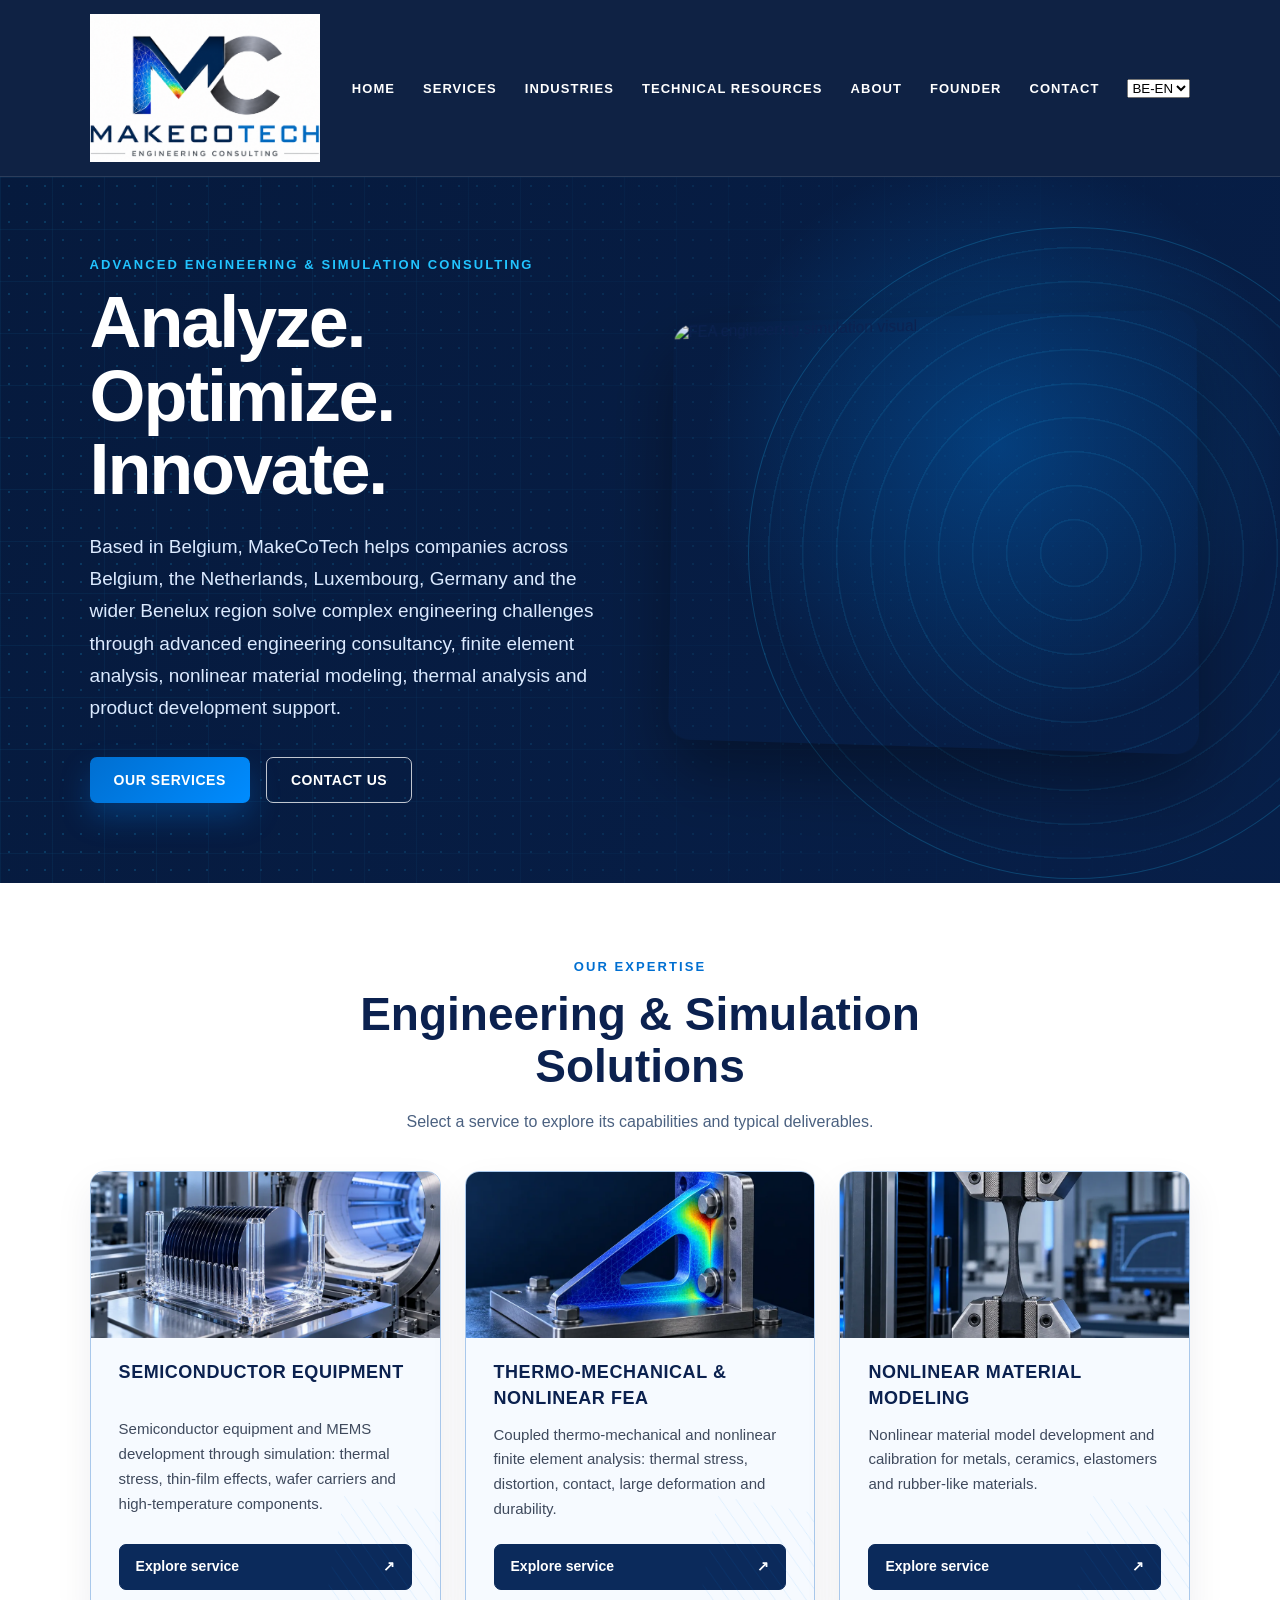
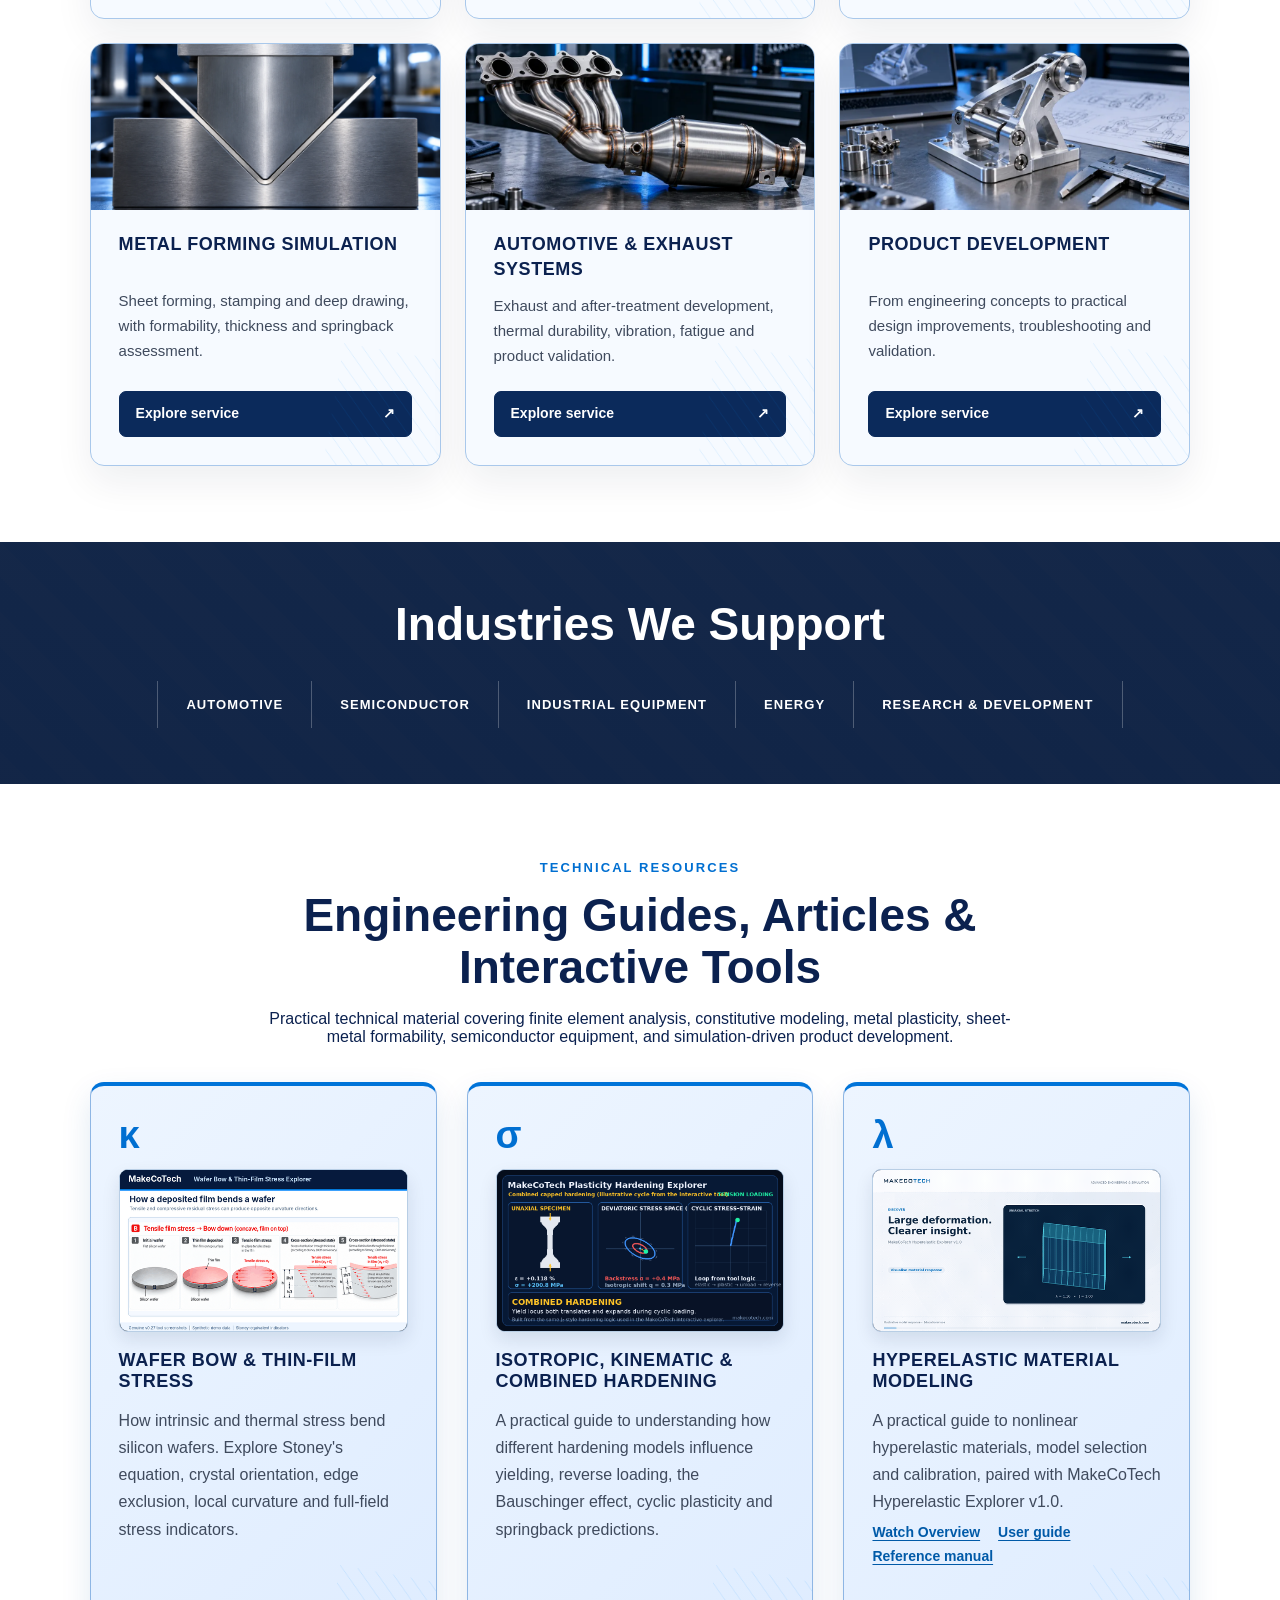
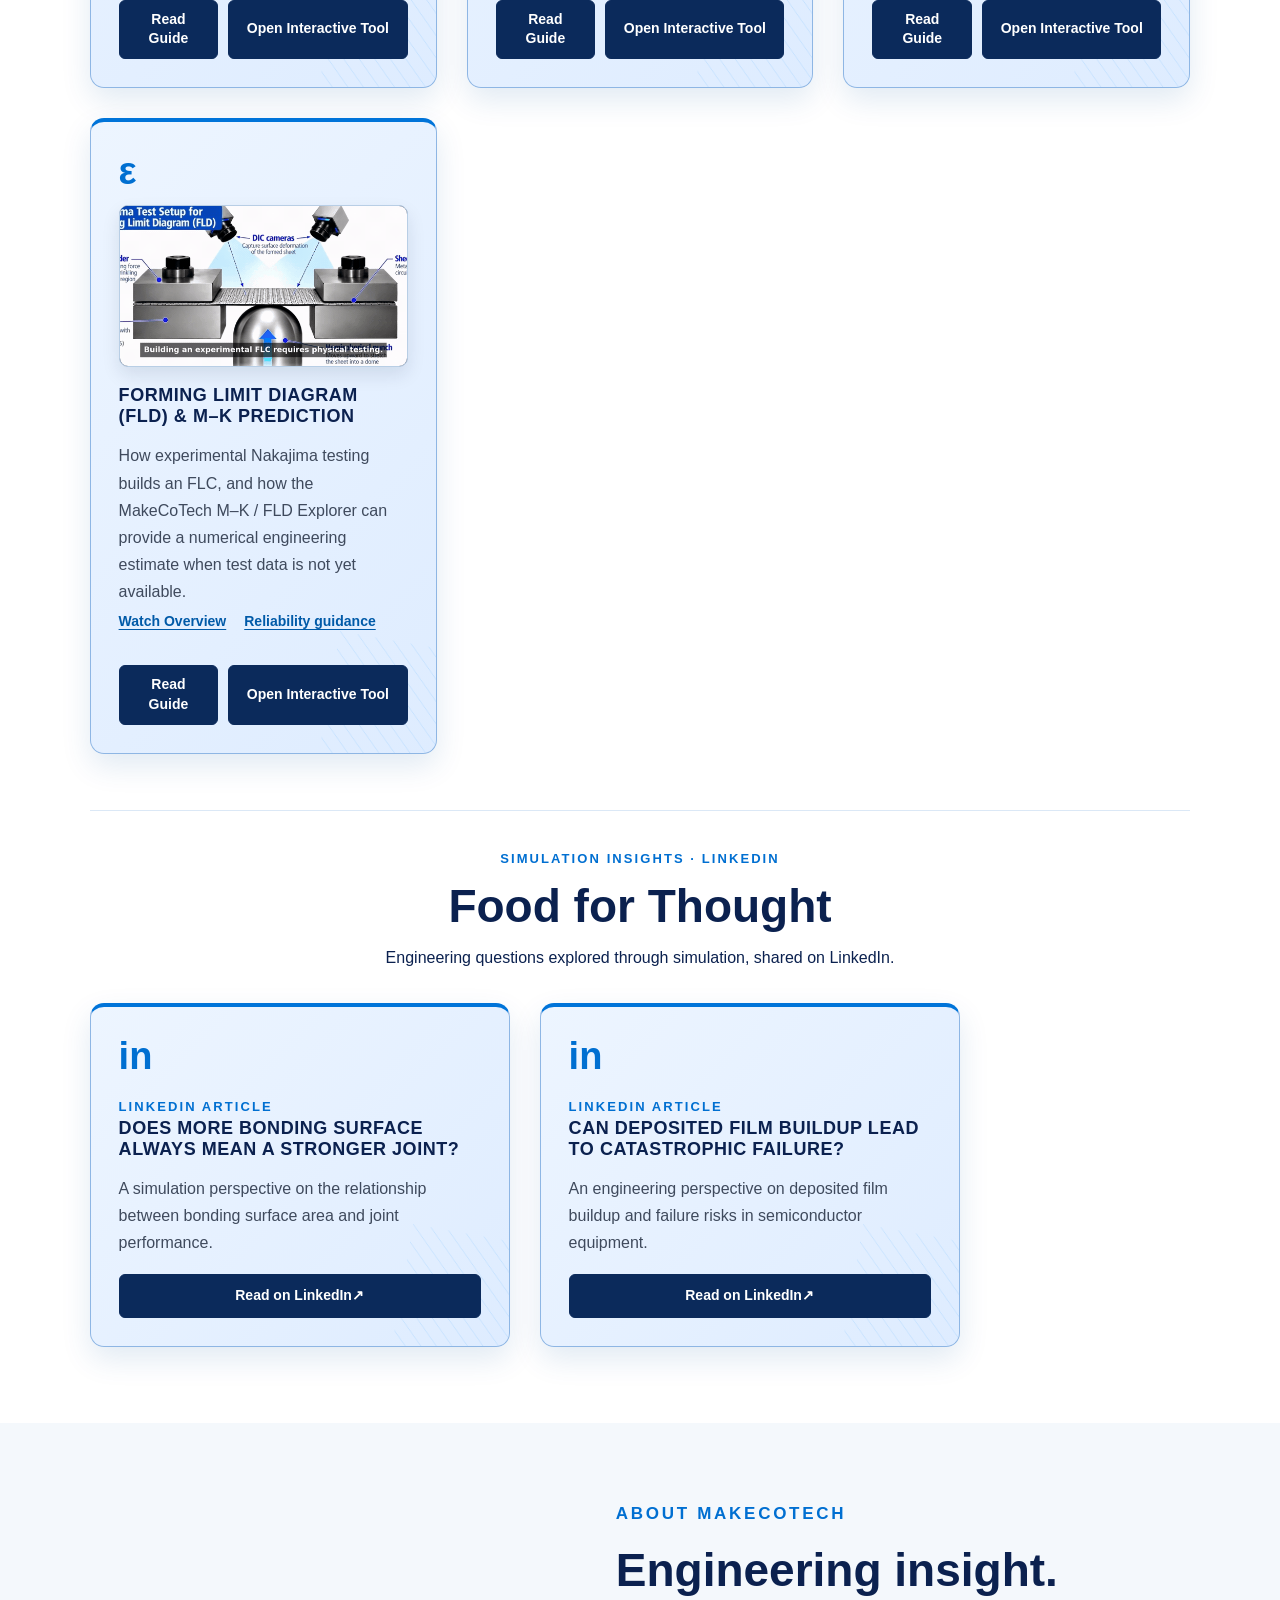
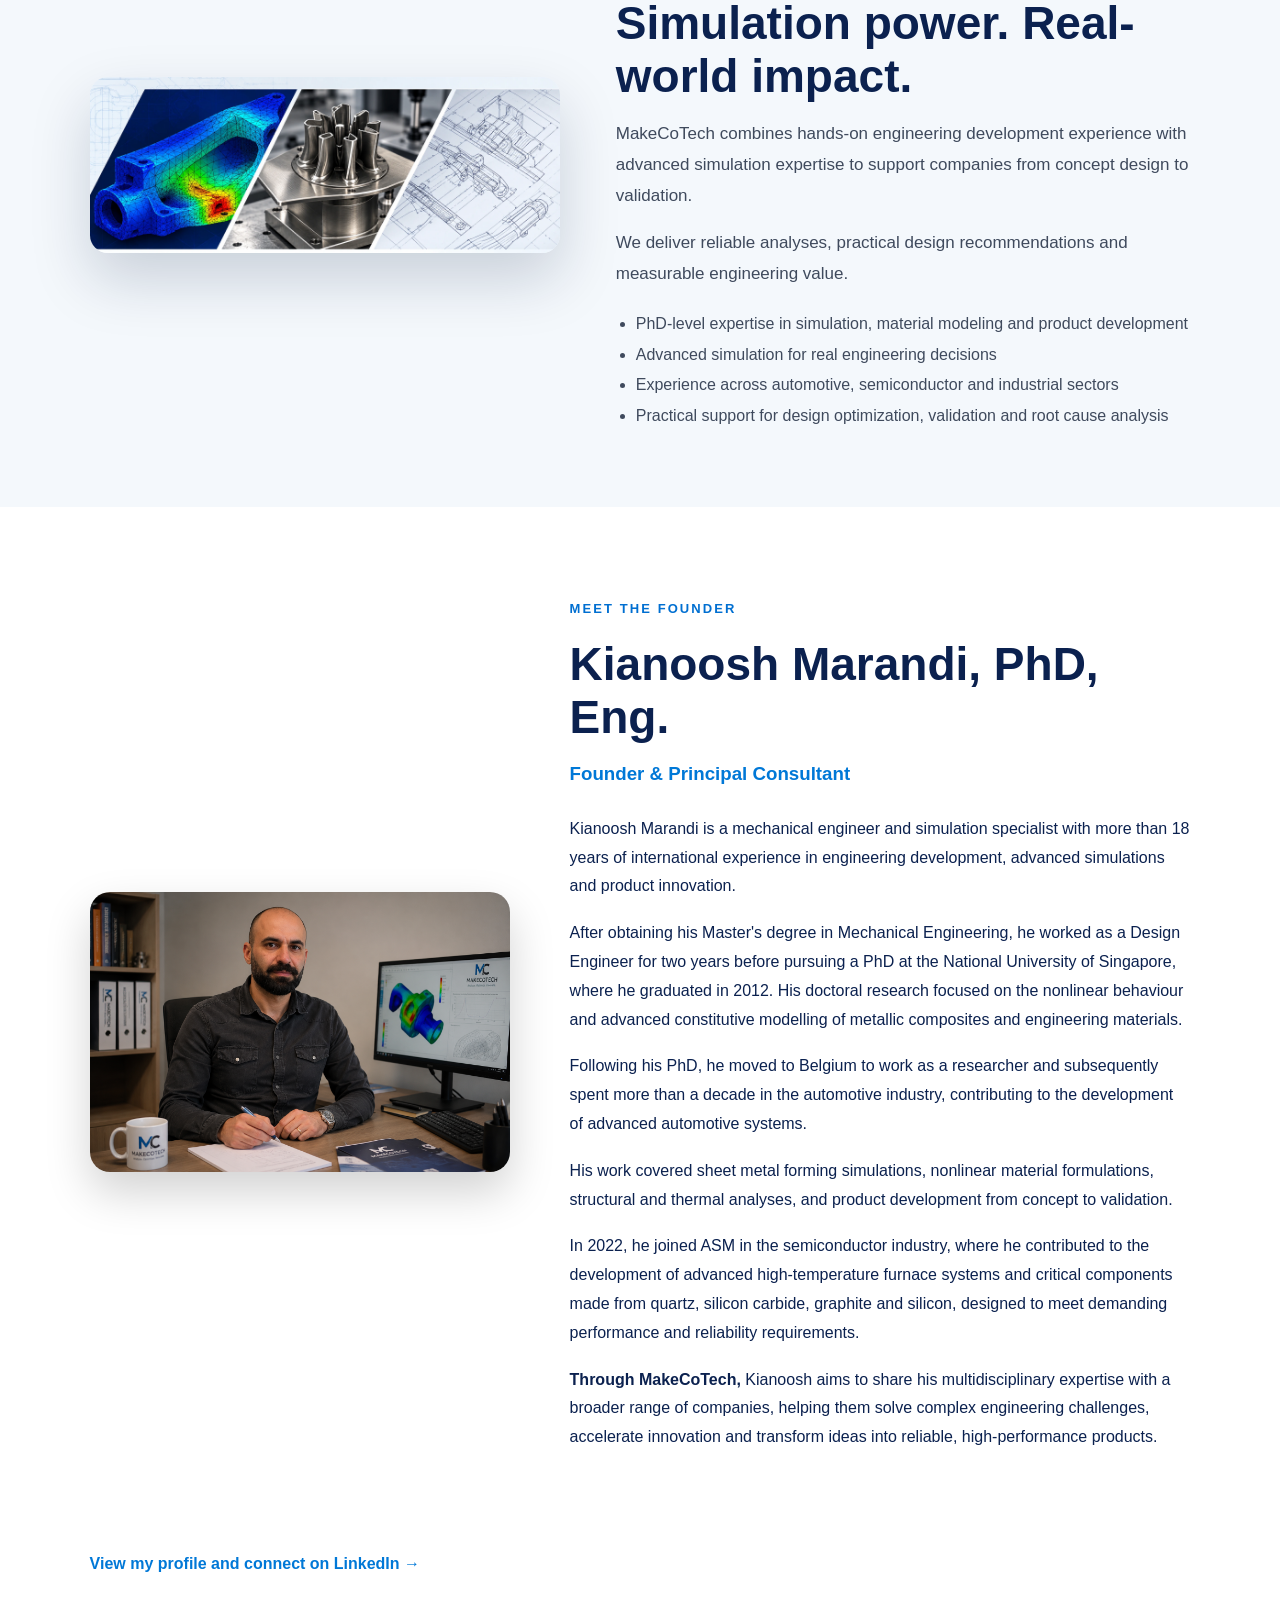
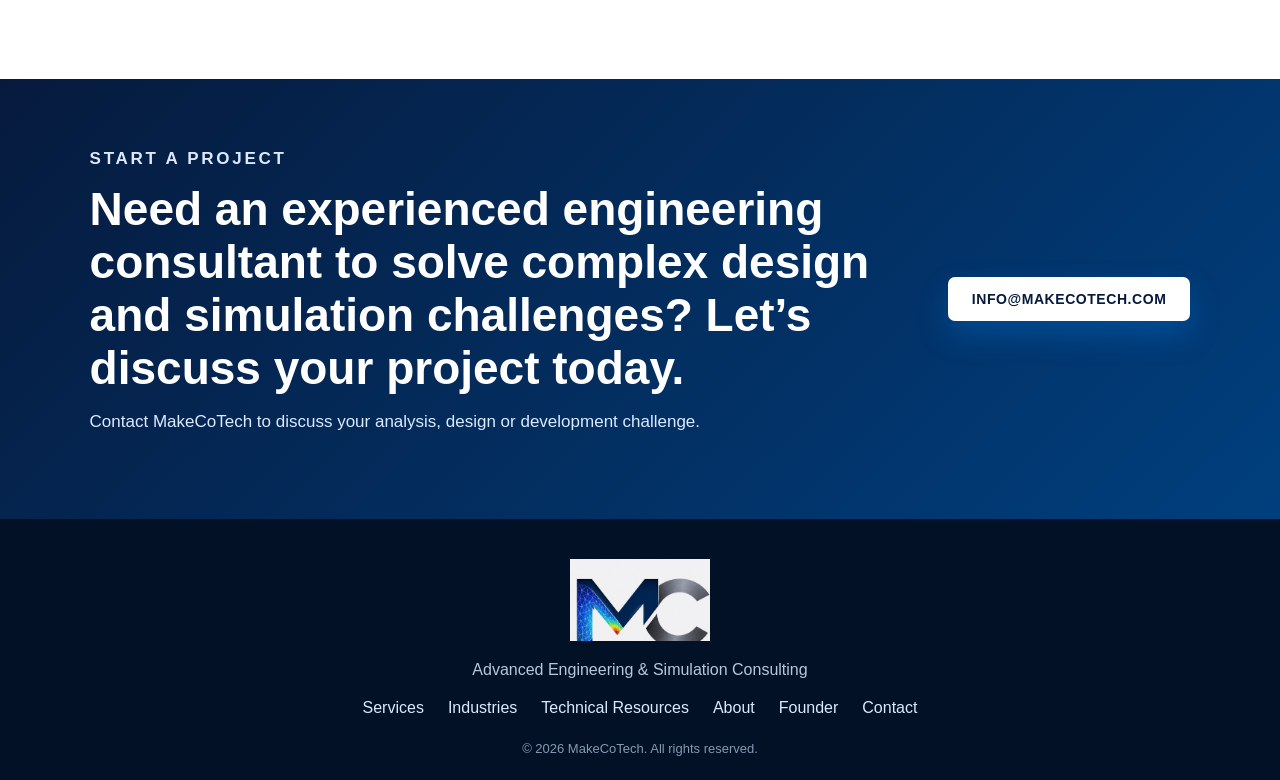
==== commit 4efbd29e: "Update index.html" ====
--- a/index.html
+++ b/index.html
@@ -154,17 +154,17 @@
 
 <div class="cards">
 <article class="card service-card">
-<div class="service-card-media"><img src="assets/services/product.webp" alt="" width="960" height="540" loading="lazy" decoding="async"/></div>
-<h3>Product Development</h3>
-<p>From engineering concepts to practical design improvements, troubleshooting and validation.</p>
-<button class="service-details-trigger" type="button" aria-haspopup="dialog" aria-controls="service-product-details" aria-label="Explore service: Product Development" data-service-dialog="service-product-details" hidden>Explore service <span aria-hidden="true">↗</span></button>
+<div class="service-card-media"><img src="assets/services/semiconductor.webp" alt="" width="960" height="540" loading="lazy" decoding="async"/></div>
+<h3>Semiconductor Equipment</h3>
+<p>Semiconductor equipment and MEMS development through simulation: thermal stress, thin-film effects, wafer carriers and high-temperature components.</p>
+<button class="service-details-trigger" type="button" aria-haspopup="dialog" aria-controls="service-semiconductor-details" aria-label="Explore service: Semiconductor Equipment" data-service-dialog="service-semiconductor-details" hidden>Explore service <span aria-hidden="true">↗</span></button>
 </article>
 
 <article class="card service-card">
 <div class="service-card-media"><img src="assets/services/fea.webp" alt="" width="960" height="540" loading="lazy" decoding="async"/></div>
-<h3>Finite Element Analysis</h3>
-<p>Structural and thermal analysis, nonlinear contact, friction, large deformation, impact and durability.</p>
-<button class="service-details-trigger" type="button" aria-haspopup="dialog" aria-controls="service-fea-details" aria-label="Explore service: Finite Element Analysis" data-service-dialog="service-fea-details" hidden>Explore service <span aria-hidden="true">↗</span></button>
+<h3>Thermo-Mechanical &amp; Nonlinear FEA</h3>
+<p>Coupled thermo-mechanical and nonlinear finite element analysis: thermal stress, distortion, contact, large deformation and durability.</p>
+<button class="service-details-trigger" type="button" aria-haspopup="dialog" aria-controls="service-fea-details" aria-label="Explore service: Thermo-Mechanical &amp; Nonlinear FEA" data-service-dialog="service-fea-details" hidden>Explore service <span aria-hidden="true">↗</span></button>
 </article>
 
 <article class="card service-card">
@@ -189,10 +189,10 @@
 </article>
 
 <article class="card service-card">
-<div class="service-card-media"><img src="assets/services/semiconductor.webp" alt="" width="960" height="540" loading="lazy" decoding="async"/></div>
-<h3>Semiconductor Equipment</h3>
-<p>High-temperature CVD/ALD systems, wafer carriers and quartz, SiC and ceramic component assessment.</p>
-<button class="service-details-trigger" type="button" aria-haspopup="dialog" aria-controls="service-semiconductor-details" aria-label="Explore service: Semiconductor Equipment" data-service-dialog="service-semiconductor-details" hidden>Explore service <span aria-hidden="true">↗</span></button>
+<div class="service-card-media"><img src="assets/services/product.webp" alt="" width="960" height="540" loading="lazy" decoding="async"/></div>
+<h3>Product Development</h3>
+<p>From engineering concepts to practical design improvements, troubleshooting and validation.</p>
+<button class="service-details-trigger" type="button" aria-haspopup="dialog" aria-controls="service-product-details" aria-label="Explore service: Product Development" data-service-dialog="service-product-details" hidden>Explore service <span aria-hidden="true">↗</span></button>
 </article>
 </div>
 
@@ -643,13 +643,13 @@
 </div>
 <div class="service-dialog-content">
 <p class="service-dialog-eyebrow">Engineering &amp; simulation consulting</p>
-<h2 id="service-fea-details-title">Finite Element Analysis</h2>
-<p class="service-dialog-overview" id="service-fea-details-overview">Understand how a component or assembly responds to its loading and operating conditions, and use the results to support design and validation decisions.</p>
+<h2 id="service-fea-details-title">Thermo-Mechanical &amp; Nonlinear FEA</h2>
+<p class="service-dialog-overview" id="service-fea-details-overview">Predict thermal stress, distortion and nonlinear response under realistic operating conditions. Coupled thermo-mechanical and nonlinear finite element analysis supports component development, design optimization and validation.</p>
 <div class="service-dialog-columns">
-<section class="service-capabilities"><h3>How we can help</h3><ul><li>Structural, buckling, modal, vibration and fatigue analysis.</li><li>Thermal and thermo-mechanical behavior under steady or transient conditions.</li><li>Nonlinear contact, friction, sliding and large deformation.</li><li>Impact and transient dynamic loading, with appropriate material and contact assumptions.</li><li>Sensitivity studies, interpretation of critical regions and comparison with test evidence.</li></ul></section>
+<section class="service-capabilities"><h3>How we can help</h3><ul><li>Coupled thermo-mechanical analysis: thermal expansion, temperature gradients, residual stress and distortion.</li><li>Nonlinear simulation: contact, friction, sliding, large deformation and temperature-dependent material behavior.</li><li>Steady-state and transient thermal analysis, including heating and cooling cycles.</li><li>Structural, buckling, modal, vibration and fatigue analysis.</li><li>Impact and transient dynamic loading, with appropriate material and contact assumptions.</li><li>Sensitivity studies, interpretation of critical regions and comparison with test evidence.</li></ul></section>
 <aside class="service-deliverables"><h3>Typical deliverables</h3><ul><li>A documented model with loading and modeling assumptions.</li><li>Assessment of stresses, deformation, temperature and relevant response measures.</li><li>Engineering recommendations and a focused validation strategy.</li></ul></aside>
 </div>
-<div class="service-dialog-footer"><p>Let’s discuss your application, constraints and validation needs.</p><a class="btn primary" href="mailto:info@makecotech.com?subject=MakeCoTech%20enquiry%3A%20Finite%20Element%20Analysis">Discuss your project <span aria-hidden="true">↗</span></a></div>
+<div class="service-dialog-footer"><p>Let’s discuss your application, constraints and validation needs.</p><a class="btn primary" href="mailto:info@makecotech.com?subject=MakeCoTech%20enquiry%3A%20Thermo-Mechanical%20and%20Nonlinear%20FEA">Discuss your project <span aria-hidden="true">↗</span></a></div>
 </div>
 </dialog>
 
@@ -712,9 +712,9 @@
 <div class="service-dialog-content">
 <p class="service-dialog-eyebrow">Engineering &amp; simulation consulting</p>
 <h2 id="service-semiconductor-details-title">Semiconductor Equipment</h2>
-<p class="service-dialog-overview" id="service-semiconductor-details-overview">Apply thermal, structural and material expertise to semiconductor equipment components whose dimensional stability and durability matter under demanding process conditions.</p>
+<p class="service-dialog-overview" id="service-semiconductor-details-overview">Support semiconductor equipment and MEMS development through thermo-mechanical simulation, with assessment of stress, deformation, thin-film effects and reliability under demanding operating conditions.</p>
 <div class="service-dialog-columns">
-<section class="service-capabilities"><h3>How we can help</h3><ul><li>High-temperature furnace systems and CVD/ALD equipment components.</li><li>Wafer-carrier and support-component deformation and stress assessment.</li><li>Quartz, silicon carbide and ceramic component behavior under thermal and mechanical loads.</li><li>Effects of thermal gradients, ramps and deposited-film buildup on component response.</li><li>Failure investigation and practical design or validation recommendations.</li></ul></section>
+<section class="service-capabilities"><h3>How we can help</h3><ul><li>High-temperature furnace systems and CVD/ALD equipment components.</li><li>Wafer-carrier and support-component deformation and stress assessment.</li><li>Quartz, silicon carbide and ceramic component behavior under thermal and mechanical loads.</li><li>Effects of thermal gradients, ramps and deposited-film buildup on component response.</li><li>Thermo-mechanical assessment of MEMS structures, thin-film stress and wafer deformation.</li><li>Failure investigation and practical design or validation recommendations.</li></ul></section>
 <aside class="service-deliverables"><h3>Typical deliverables</h3><ul><li>Thermal and structural assessments with clear assumptions.</li><li>Investigation of plausible failure mechanisms and critical regions.</li><li>Recommendations for component design, material choice and validation.</li></ul></aside>
 </div>
 <div class="service-dialog-footer"><p>Let’s discuss your application, constraints and validation needs.</p><a class="btn primary" href="mailto:info@makecotech.com?subject=MakeCoTech%20enquiry%3A%20Semiconductor%20Equipment">Discuss your project <span aria-hidden="true">↗</span></a></div>
